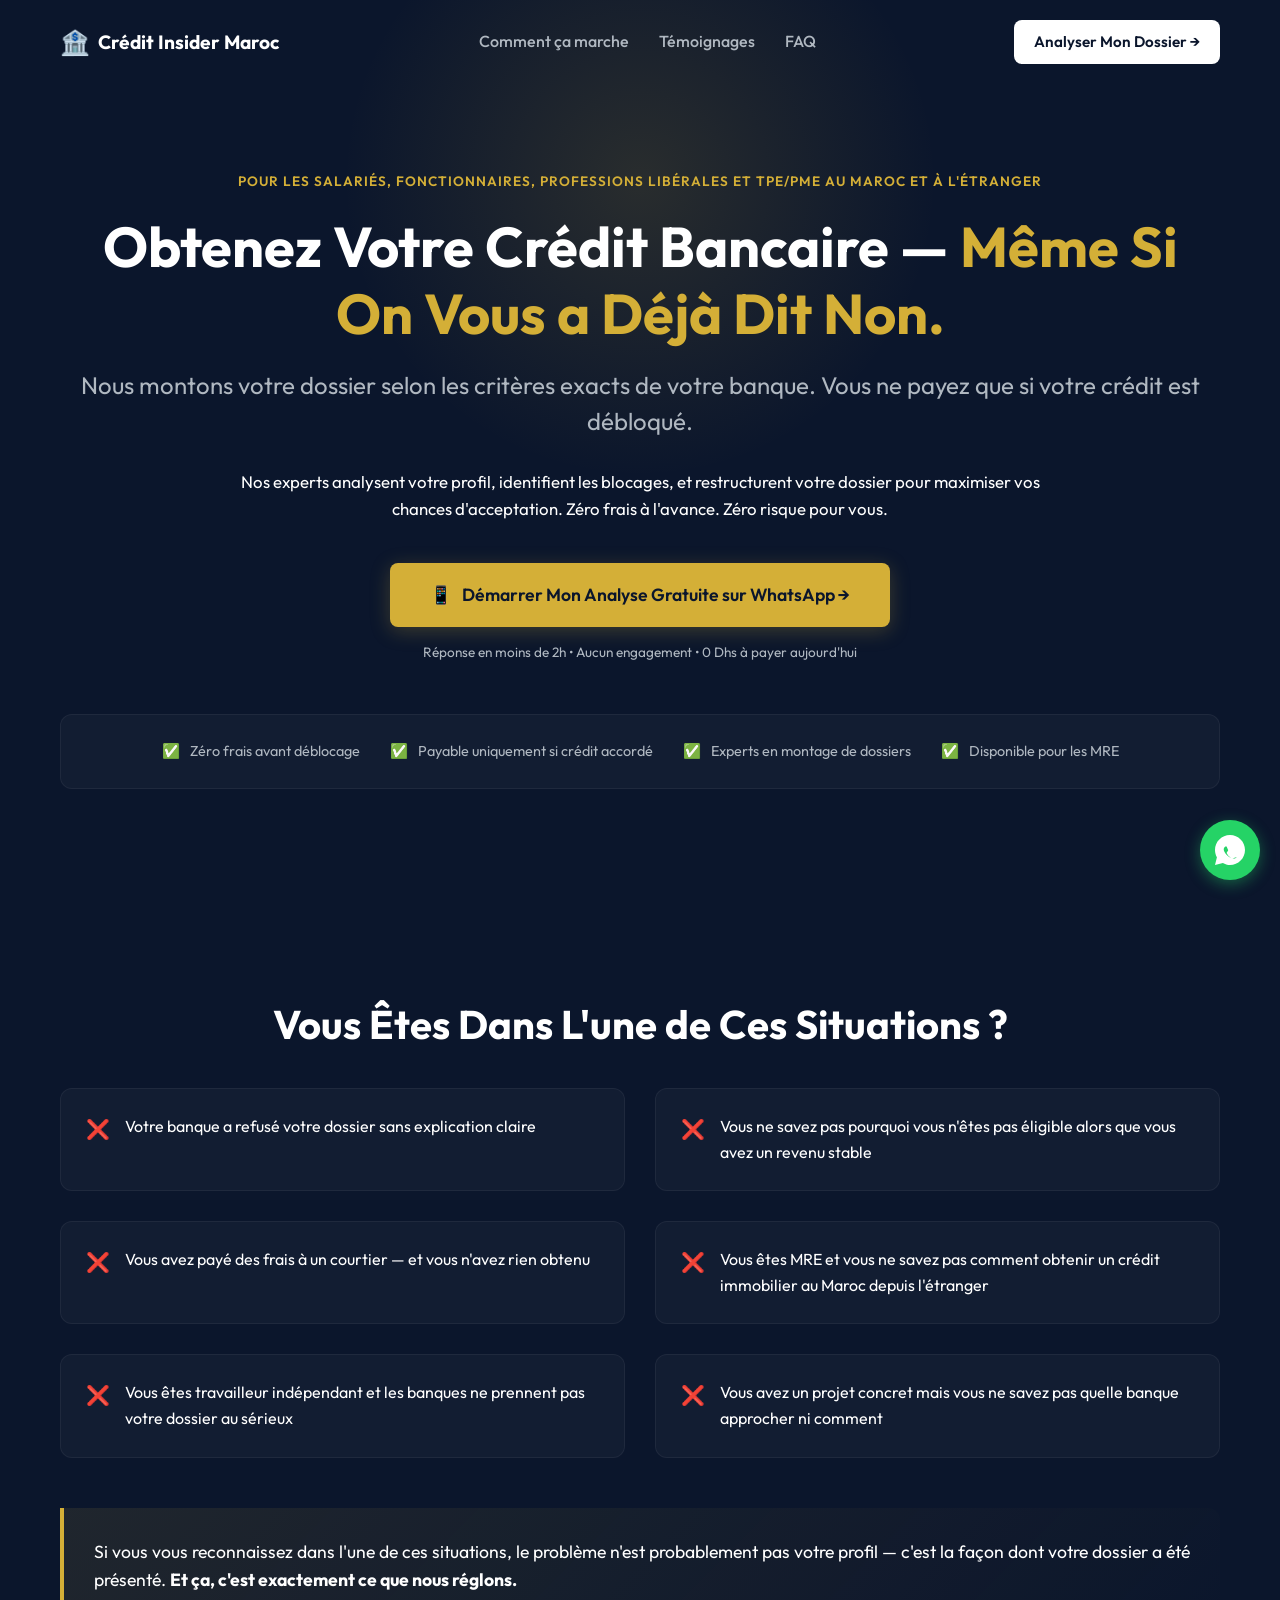
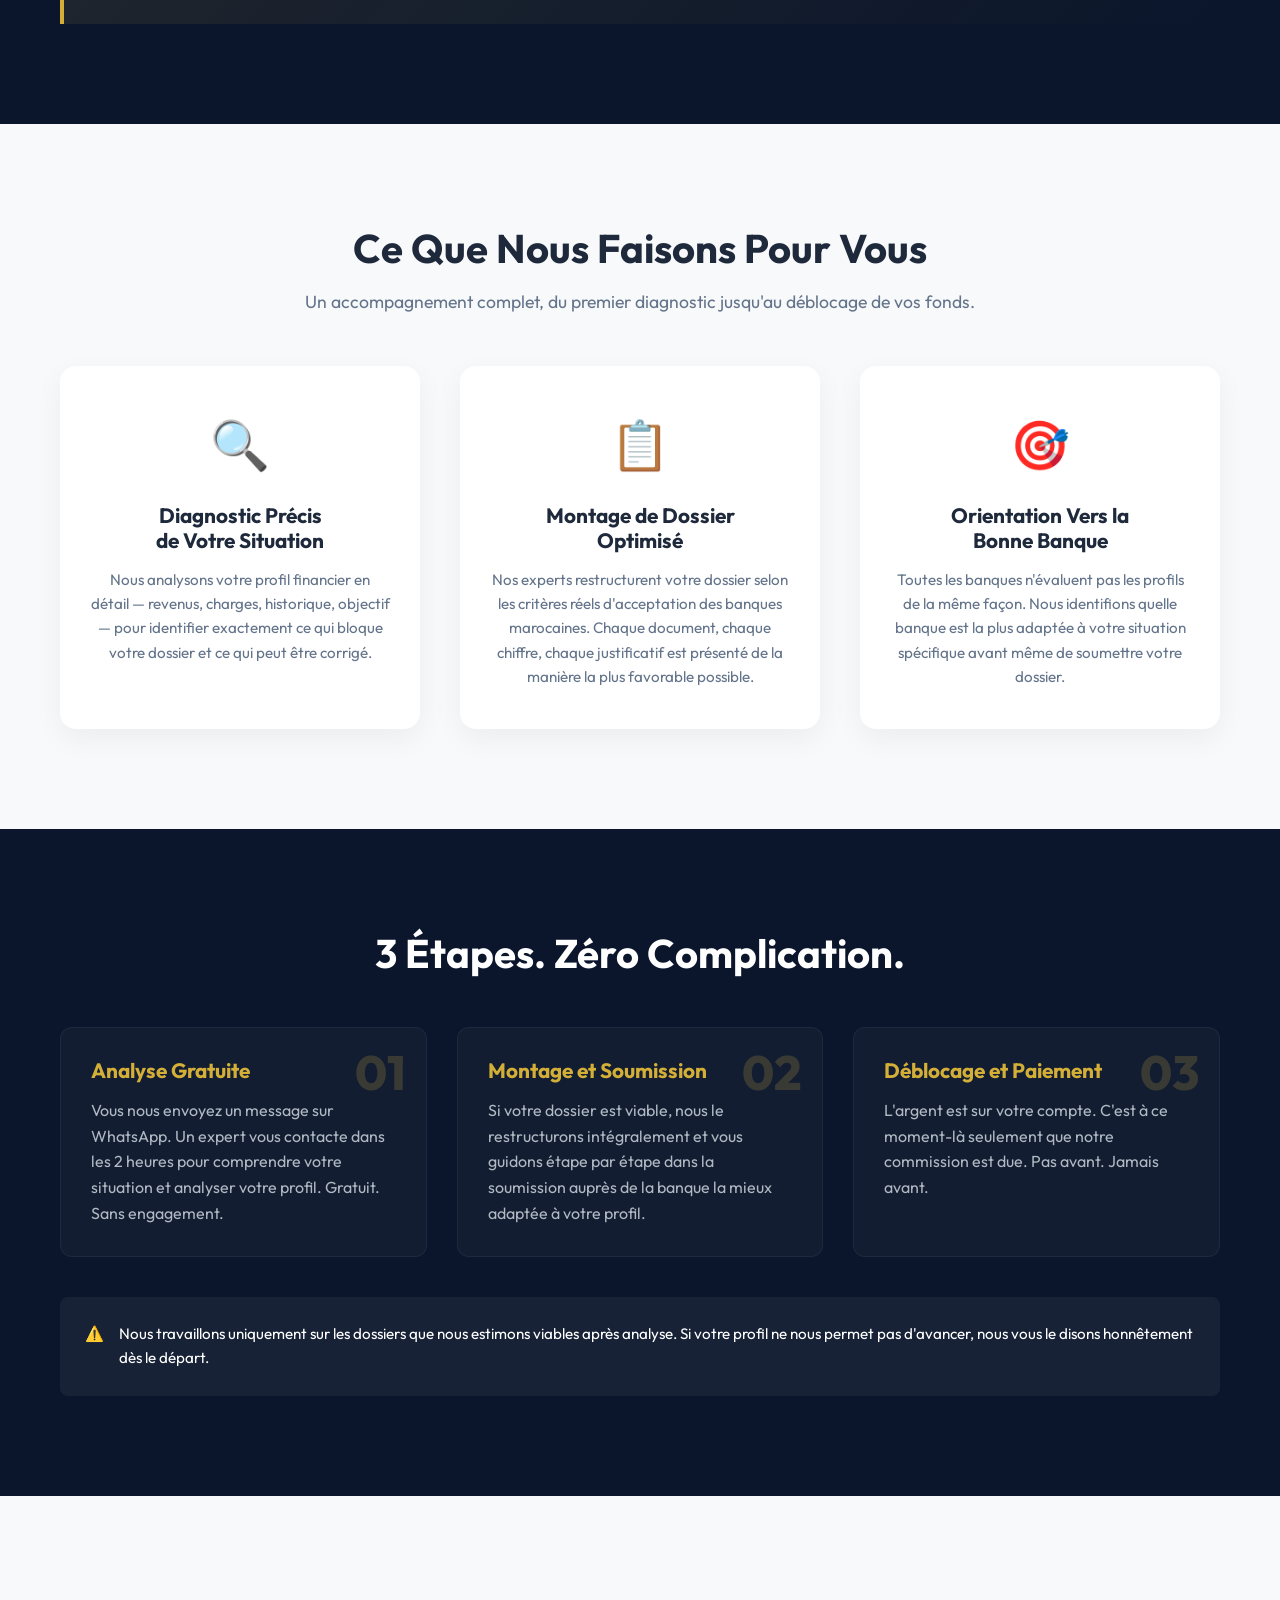
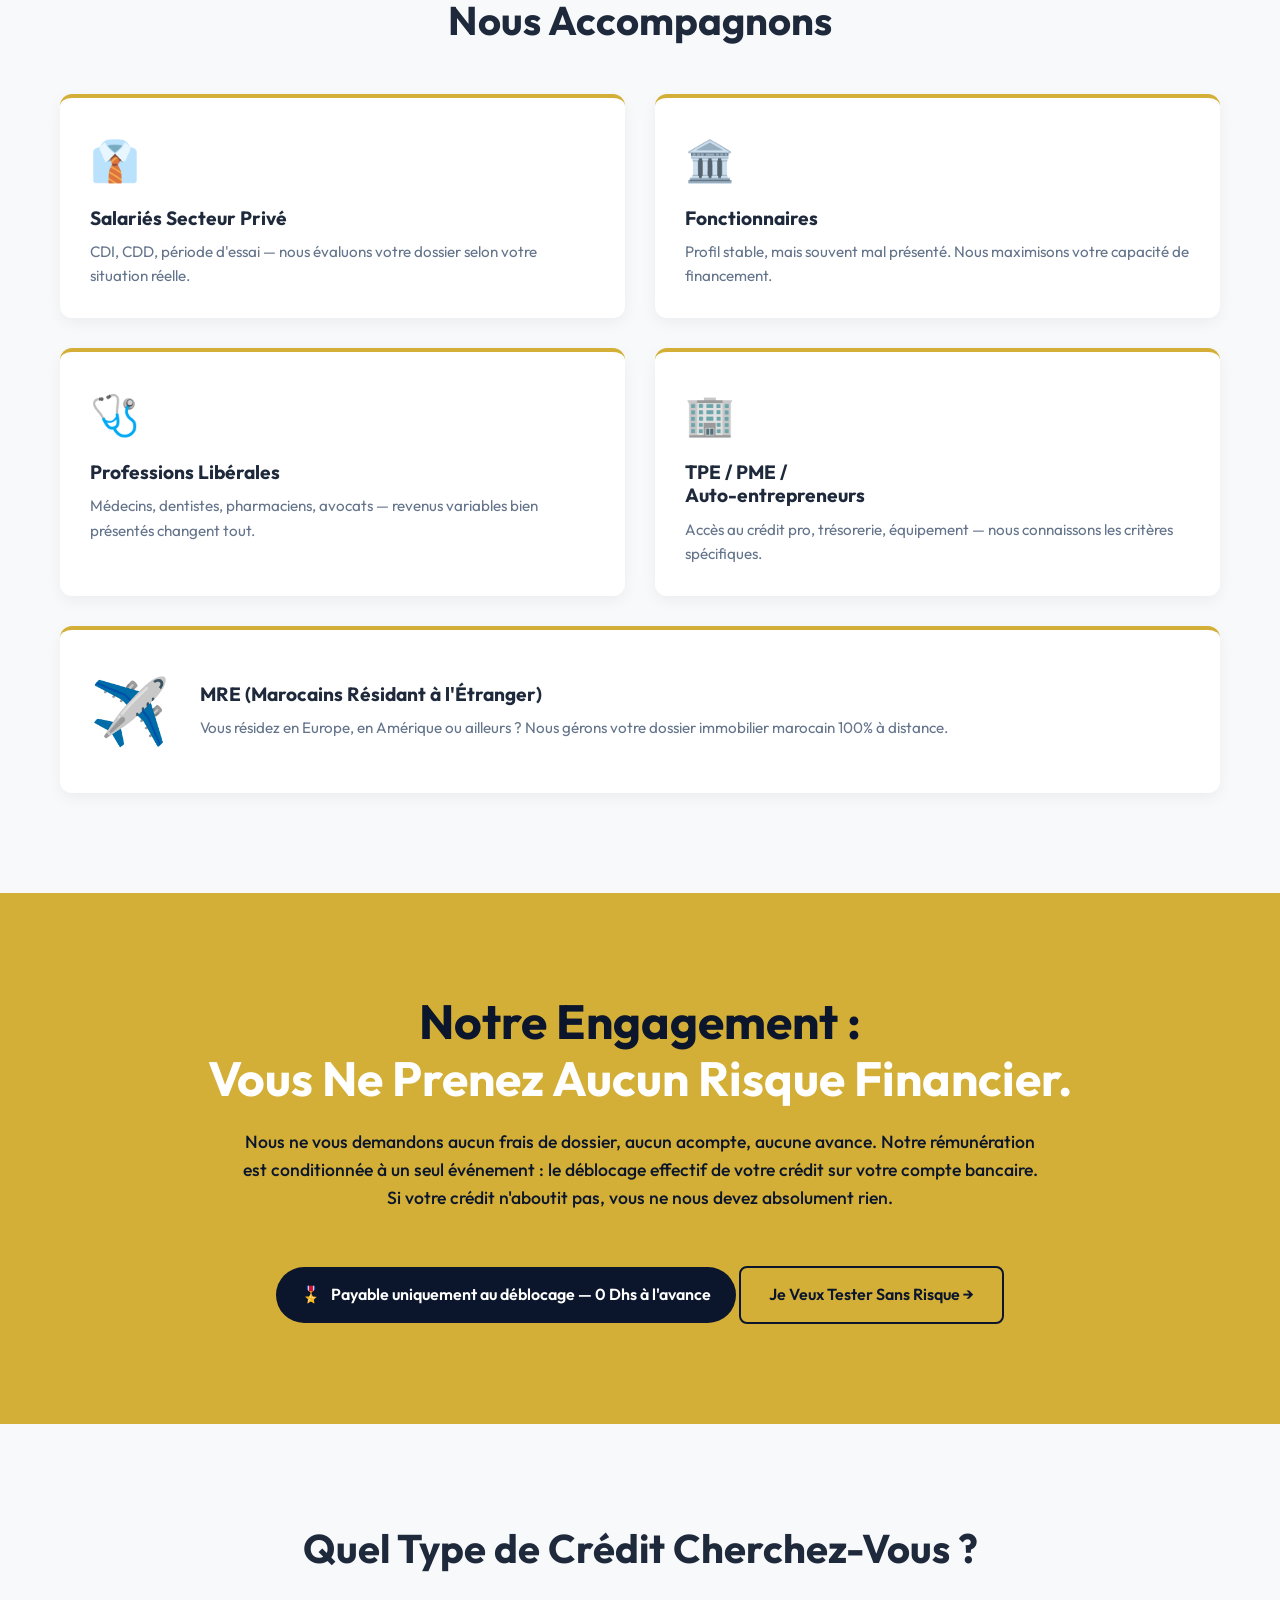
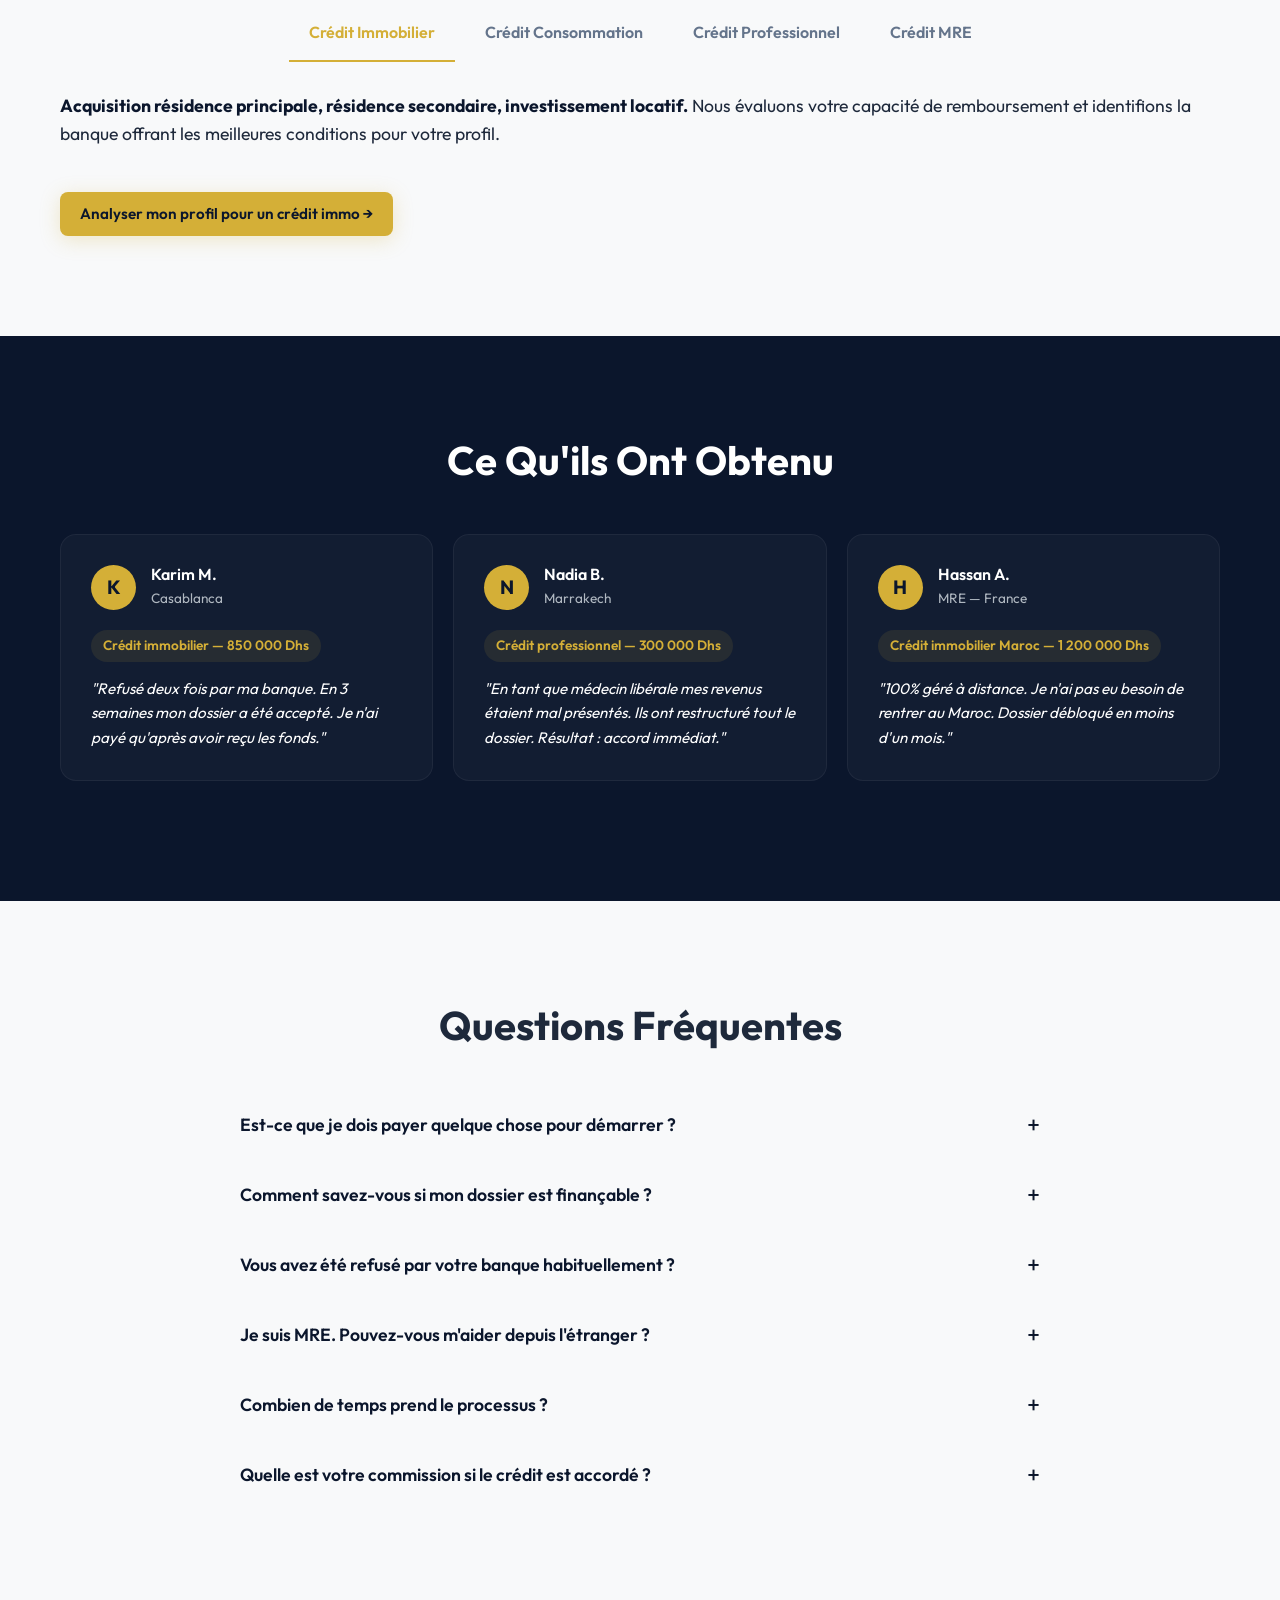
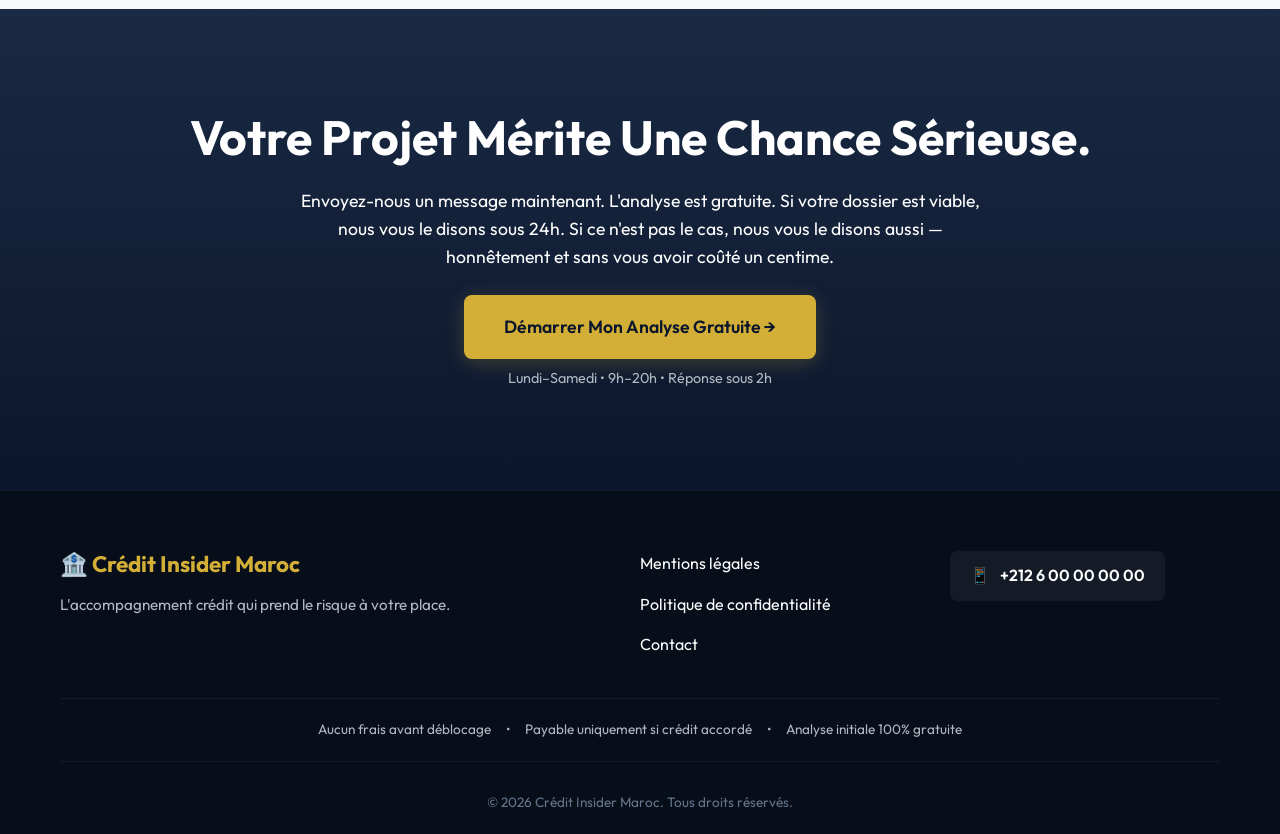
==== index.html @ 0e71b899 "Initial commit: Credit landing page" ====
<!DOCTYPE html>
<html lang="fr" dir="ltr">

<head>
  <meta charset="UTF-8">
  <meta name="viewport" content="width=device-width, initial-scale=1.0">
  <title>Crédit Insider Maroc | Votre Crédit Bancaire Sans Frais</title>
  <meta name="description"
    content="Obtenez votre crédit bancaire même si on vous a déjà dit non. Zéro frais à l'avance.">
  <link rel="preconnect" href="https://fonts.googleapis.com">
  <link rel="preconnect" href="https://fonts.gstatic.com" crossorigin>
  <link href="https://fonts.googleapis.com/css2?family=Outfit:wght@300;400;500;600;700;800&display=swap"
    rel="stylesheet">
  <link rel="stylesheet" href="style.css">
</head>

<body>
  <!-- 1. Navbar -->
  <header class="navbar" id="navbar">
    <div class="container nav-container">
      <div class="logo">
        <span class="logo-icon">🏦</span>
        <span class="logo-text">Crédit Insider Maroc</span>
      </div>
      <nav class="nav-links" id="nav-links">
        <a href="#comment-ca-marche">Comment ça marche</a>
        <a href="#temoignages">Témoignages</a>
        <a href="#faq">FAQ</a>
      </nav>
      <a href="#analyse" class="btn btn-primary btn-sm cta-sticky wa-link"
        data-wa-msg="Bonjour, je voudrais analyser mon dossier de crédit gratuitement.">Analyser Mon Dossier &rarr;</a>
      <button class="mobile-menu-btn" id="mobile-menu-btn" aria-label="Menu">
        <span></span><span></span><span></span>
      </button>
    </div>
  </header>

  <!-- 2. Hero -->
  <section class="hero" id="hero">
    <div class="container hero-container">
      <p class="pre-headline reveal">Pour les salariés, fonctionnaires, professions libérales et TPE/PME au Maroc et à
        l'étranger</p>
      <h1 class="headline-primary reveal" style="transition-delay: 0.1s">Obtenez Votre Crédit Bancaire — <span
          class="text-gold">Même Si On Vous a Déjà Dit Non.</span></h1>
      <h2 class="headline-secondary reveal" style="transition-delay: 0.2s">Nous montons votre dossier selon les critères
        exacts de votre banque. Vous ne payez que si votre crédit est débloqué.</h2>
      <p class="sub-copy reveal" style="transition-delay: 0.3s">Nos experts analysent votre profil, identifient les
        blocages, et restructurent votre dossier pour maximiser vos chances d'acceptation. Zéro frais à l'avance. Zéro
        risque pour vous.</p>

      <div class="hero-cta-wrapper reveal" style="transition-delay: 0.4s">
        <a href="#" class="btn btn-large btn-gold wa-link"
          data-wa-msg="Bonjour, je voudrais analyser mon dossier de crédit gratuitement.">
          <span class="wa-icon">📱</span> Démarrer Mon Analyse Gratuite sur WhatsApp &rarr;
        </a>
        <p class="cta-subtext">Réponse en moins de 2h &bull; Aucun engagement &bull; 0 Dhs à payer aujourd'hui</p>
      </div>

      <div class="trust-bar reveal" style="transition-delay: 0.5s">
        <div class="trust-item"><span class="check">✅</span> Zéro frais avant déblocage</div>
        <div class="trust-item"><span class="check">✅</span> Payable uniquement si crédit accordé</div>
        <div class="trust-item"><span class="check">✅</span> Experts en montage de dossiers</div>
        <div class="trust-item"><span class="check">✅</span> Disponible pour les MRE</div>
      </div>
    </div>
    <div class="hero-bg-glow"></div>
  </section>

  <!-- 3. Pain Recognition -->
  <section class="pain-recognition section-pad" id="situations">
    <div class="container">
      <h2 class="section-title text-center reveal">Vous Êtes Dans L'une de Ces Situations ?</h2>
      <div class="pain-grid">
        <div class="pain-card reveal">
          <span class="icon-error">❌</span>
          <p>Votre banque a refusé votre dossier sans explication claire</p>
        </div>
        <div class="pain-card reveal" style="transition-delay: 0.1s">
          <span class="icon-error">❌</span>
          <p>Vous ne savez pas pourquoi vous n'êtes pas éligible alors que vous avez un revenu stable</p>
        </div>
        <div class="pain-card reveal" style="transition-delay: 0.2s">
          <span class="icon-error">❌</span>
          <p>Vous avez payé des frais à un courtier — et vous n'avez rien obtenu</p>
        </div>
        <div class="pain-card reveal" style="transition-delay: 0.3s">
          <span class="icon-error">❌</span>
          <p>Vous êtes MRE et vous ne savez pas comment obtenir un crédit immobilier au Maroc depuis l'étranger</p>
        </div>
        <div class="pain-card reveal" style="transition-delay: 0.4s">
          <span class="icon-error">❌</span>
          <p>Vous êtes travailleur indépendant et les banques ne prennent pas votre dossier au sérieux</p>
        </div>
        <div class="pain-card reveal" style="transition-delay: 0.5s">
          <span class="icon-error">❌</span>
          <p>Vous avez un projet concret mais vous ne savez pas quelle banque approcher ni comment</p>
        </div>
      </div>

      <div class="bridge-statement reveal">
        <p>Si vous vous reconnaissez dans l'une de ces situations, le problème n'est probablement pas votre profil —
          c'est la façon dont votre dossier a été présenté. <strong>Et ça, c'est exactement ce que nous
            réglons.</strong></p>
      </div>
    </div>
  </section>

  <!-- 4. Solution -->
  <section class="solution section-pad bg-light">
    <div class="container">
      <div class="text-center reveal">
        <h2 class="section-title text-dark">Ce Que Nous Faisons Pour Vous</h2>
        <p class="section-subtitle">Un accompagnement complet, du premier diagnostic jusqu'au déblocage de vos fonds.
        </p>
      </div>

      <div class="features-flex">
        <div class="feature-block reveal">
          <div class="feature-icon">🔍</div>
          <h3 class="text-dark">Diagnostic Précis<br>de Votre Situation</h3>
          <p>Nous analysons votre profil financier en détail — revenus, charges, historique, objectif — pour identifier
            exactement ce qui bloque votre dossier et ce qui peut être corrigé.</p>
        </div>
        <div class="feature-block reveal" style="transition-delay: 0.2s">
          <div class="feature-icon">📋</div>
          <h3 class="text-dark">Montage de Dossier<br>Optimisé</h3>
          <p>Nos experts restructurent votre dossier selon les critères réels d'acceptation des banques marocaines.
            Chaque document, chaque chiffre, chaque justificatif est présenté de la manière la plus favorable possible.
          </p>
        </div>
        <div class="feature-block reveal" style="transition-delay: 0.4s">
          <div class="feature-icon">🎯</div>
          <h3 class="text-dark">Orientation Vers la<br>Bonne Banque</h3>
          <p>Toutes les banques n'évaluent pas les profils de la même façon. Nous identifions quelle banque est la plus
            adaptée à votre situation spécifique avant même de soumettre votre dossier.</p>
        </div>
      </div>
    </div>
  </section>

  <!-- 5. How It Works -->
  <section class="how-it-works section-pad" id="comment-ca-marche">
    <div class="container">
      <h2 class="section-title text-center reveal">3 Étapes. Zéro Complication.</h2>

      <div class="steps-wrapper">
        <div class="step-line hidden-mobile reveal"></div>
        <div class="step-item reveal">
          <div class="step-number">01</div>
          <h3>Analyse Gratuite</h3>
          <p>Vous nous envoyez un message sur WhatsApp. Un expert vous contacte dans les 2 heures pour comprendre votre
            situation et analyser votre profil. Gratuit. Sans engagement.</p>
        </div>
        <div class="step-item reveal" style="transition-delay: 0.2s">
          <div class="step-number">02</div>
          <h3>Montage et Soumission</h3>
          <p>Si votre dossier est viable, nous le restructurons intégralement et vous guidons étape par étape dans la
            soumission auprès de la banque la mieux adaptée à votre profil.</p>
        </div>
        <div class="step-item reveal" style="transition-delay: 0.4s">
          <div class="step-number">03</div>
          <h3>Déblocage et Paiement</h3>
          <p>L'argent est sur votre compte. C'est à ce moment-là seulement que notre commission est due. Pas avant.
            Jamais avant.</p>
        </div>
      </div>

      <div class="warning-note reveal">
        <span class="warning-icon">⚠️</span>
        <p>Nous travaillons uniquement sur les dossiers que nous estimons viables après analyse. Si votre profil ne nous
          permet pas d'avancer, nous vous le disons honnêtement dès le départ.</p>
      </div>
    </div>
  </section>

  <!-- 6. Who It's For -->
  <section class="who-its-for section-pad bg-light">
    <div class="container">
      <h2 class="section-title text-dark text-center reveal">Nous Accompagnons</h2>

      <div class="profiles-grid">
        <div class="profile-card reveal">
          <div class="profile-icon">👔</div>
          <h3 class="text-dark">Salariés Secteur Privé</h3>
          <p>CDI, CDD, période d'essai — nous évaluons votre dossier selon votre situation réelle.</p>
        </div>
        <div class="profile-card reveal" style="transition-delay: 0.1s">
          <div class="profile-icon">🏛️</div>
          <h3 class="text-dark">Fonctionnaires</h3>
          <p>Profil stable, mais souvent mal présenté. Nous maximisons votre capacité de financement.</p>
        </div>
        <div class="profile-card reveal" style="transition-delay: 0.2s">
          <div class="profile-icon">🩺</div>
          <h3 class="text-dark">Professions Libérales</h3>
          <p>Médecins, dentistes, pharmaciens, avocats — revenus variables bien présentés changent tout.</p>
        </div>
        <div class="profile-card reveal" style="transition-delay: 0.3s">
          <div class="profile-icon">🏢</div>
          <h3 class="text-dark">TPE / PME / <br>Auto-entrepreneurs</h3>
          <p>Accès au crédit pro, trésorerie, équipement — nous connaissons les critères spécifiques.</p>
        </div>
        <div class="profile-card profile-full reveal" style="transition-delay: 0.4s">
          <div class="profile-icon">✈️</div>
          <div>
            <h3 class="text-dark">MRE (Marocains Résidant à l'Étranger)</h3>
            <p>Vous résidez en Europe, en Amérique ou ailleurs ? Nous gérons votre dossier immobilier marocain 100% à
              distance.</p>
          </div>
        </div>
      </div>
    </div>
  </section>

  <!-- 7. Guarantee -->
  <section class="guarantee section-pad">
    <div class="container text-center reveal">
      <h2 class="headline-guarantee">Notre Engagement :<br><span class="text-gold">Vous Ne Prenez Aucun Risque
          Financier.</span></h2>
      <p class="guarantee-text">Nous ne vous demandons aucun frais de dossier, aucun acompte, aucune avance. Notre
        rémunération est conditionnée à un seul événement : le déblocage effectif de votre crédit sur votre compte
        bancaire. Si votre crédit n'aboutit pas, vous ne nous devez absolument rien.</p>

      <div class="guarantee-badge">
        <span class="badge-icon">🎖️</span>
        <span>Payable uniquement au déblocage — 0 Dhs à l'avance</span>
      </div>

      <a href="#" class="btn btn-secondary mt-4 wa-link"
        data-wa-msg="Bonjour, je voudrais tester l'analyse sans risque.">Je Veux Tester Sans Risque &rarr;</a>
    </div>
  </section>

  <!-- 8. Credit Types -->
  <section class="credit-types section-pad bg-light">
    <div class="container">
      <h2 class="section-title text-dark text-center reveal">Quel Type de Crédit Cherchez-Vous ?</h2>

      <div class="tabs-container reveal">
        <div class="tabs-header">
          <button class="tab-btn active" data-tab="immo">Crédit Immobilier</button>
          <button class="tab-btn" data-tab="conso">Crédit Consommation</button>
          <button class="tab-btn" data-tab="pro">Crédit Professionnel</button>
          <button class="tab-btn" data-tab="mre">Crédit MRE</button>
        </div>
        <div class="tabs-body">
          <div class="tab-content active" id="tab-immo">
            <p><strong>Acquisition résidence principale, résidence secondaire, investissement locatif.</strong> Nous
              évaluons votre capacité de remboursement et identifions la banque offrant les meilleures conditions pour
              votre profil.</p>
            <a href="#" class="btn btn-sm btn-gold mt-4 wa-link"
              data-wa-msg="Bonjour, je voudrais une analyse pour un crédit immobilier.">Analyser mon profil pour un
              crédit immo &rarr;</a>
          </div>
          <div class="tab-content" id="tab-conso">
            <p><strong>Véhicule, travaux, personnel.</strong> Montants de 20 000 à 500 000 Dhs. Nous optimisons votre
              dossier pour obtenir le meilleur taux et le montant maximal selon votre situation.</p>
            <a href="#" class="btn btn-sm btn-gold mt-4 wa-link"
              data-wa-msg="Bonjour, je voudrais une analyse pour un crédit consommation.">Analyser mon profil pour un
              crédit conso &rarr;</a>
          </div>
          <div class="tab-content" id="tab-pro">
            <p><strong>Équipement, trésorerie, investissement, fonds de commerce.</strong> TPE, PME, auto-entrepreneurs.
              Nous connaissons les critères spécifiques aux profils professionnels.</p>
            <a href="#" class="btn btn-sm btn-gold mt-4 wa-link"
              data-wa-msg="Bonjour, je voudrais une analyse pour un crédit professionnel.">Analyser mon profil pour un
              crédit pro &rarr;</a>
          </div>
          <div class="tab-content" id="tab-mre">
            <p><strong>Immobilier au Maroc depuis l'étranger.</strong> Tout est géré à distance. Vous n'avez pas besoin
              de vous déplacer au Maroc pour obtenir votre financement.</p>
            <a href="#" class="btn btn-sm btn-gold mt-4 wa-link"
              data-wa-msg="Bonjour, je suis MRE et je voudrais une analyse pour un crédit immobilier au Maroc.">Analyser
              mon profil MRE &rarr;</a>
          </div>
        </div>
      </div>
    </div>
  </section>

  <!-- 9. Testimonials -->
  <section class="testimonials section-pad" id="temoignages">
    <div class="container">
      <h2 class="section-title text-center reveal">Ce Qu'ils Ont Obtenu</h2>

      <div class="testimonials-grid">
        <div class="testimonial-card reveal">
          <div class="t-header">
            <div class="t-avatar">K</div>
            <div class="t-info">
              <h4>Karim M.</h4>
              <span class="t-city">Casablanca</span>
            </div>
          </div>
          <div class="t-credit">Crédit immobilier — 850 000 Dhs</div>
          <p class="t-quote">"Refusé deux fois par ma banque. En 3 semaines mon dossier a été accepté. Je n'ai payé
            qu'après avoir reçu les fonds."</p>
        </div>
        <div class="testimonial-card reveal" style="transition-delay: 0.2s">
          <div class="t-header">
            <div class="t-avatar">N</div>
            <div class="t-info">
              <h4>Nadia B.</h4>
              <span class="t-city">Marrakech</span>
            </div>
          </div>
          <div class="t-credit">Crédit professionnel — 300 000 Dhs</div>
          <p class="t-quote">"En tant que médecin libérale mes revenus étaient mal présentés. Ils ont restructuré tout
            le dossier. Résultat : accord immédiat."</p>
        </div>
        <div class="testimonial-card reveal" style="transition-delay: 0.4s">
          <div class="t-header">
            <div class="t-avatar">H</div>
            <div class="t-info">
              <h4>Hassan A.</h4>
              <span class="t-city">MRE — France</span>
            </div>
          </div>
          <div class="t-credit">Crédit immobilier Maroc — 1 200 000 Dhs</div>
          <p class="t-quote">"100% géré à distance. Je n'ai pas eu besoin de rentrer au Maroc. Dossier débloqué en moins
            d'un mois."</p>
        </div>
      </div>
    </div>
  </section>

  <!-- 10. FAQ -->
  <section class="faq-section section-pad bg-light" id="faq">
    <div class="container">
      <h2 class="section-title text-dark text-center reveal">Questions Fréquentes</h2>

      <div class="accordion reveal">
        <div class="accordion-item">
          <button class="accordion-header">
            <span class="accordion-title">Est-ce que je dois payer quelque chose pour démarrer ?</span>
            <span class="icon-plus">+</span>
          </button>
          <div class="accordion-content">
            <p>Non. L'analyse initiale de votre dossier est 100% gratuite. Aucun frais ne vous sera demandé avant le
              déblocage effectif de votre crédit sur votre compte bancaire.</p>
          </div>
        </div>
        <div class="accordion-item">
          <button class="accordion-header">
            <span class="accordion-title">Comment savez-vous si mon dossier est finançable ?</span>
            <span class="icon-plus">+</span>
          </button>
          <div class="accordion-content">
            <p>Après votre premier contact, un de nos experts analyse votre profil en détail — revenus, charges, projet,
              historique. Nous vous donnons une évaluation honnête sous 24 à 48 heures. Si nous estimons que votre
              dossier n'est pas viable, nous vous le disons clairement pour ne pas vous faire perdre de temps.</p>
          </div>
        </div>
        <div class="accordion-item">
          <button class="accordion-header">
            <span class="accordion-title">Vous avez été refusé par votre banque habituellement ?</span>
            <span class="icon-plus">+</span>
          </button>
          <div class="accordion-content">
            <p>Un refus ne signifie pas une inéligibilité définitive. Dans la majorité des cas, c'est la façon dont le
              dossier a été construit et présenté qui pose problème. Nous travaillons à corriger exactement ces points
              avant toute nouvelle soumission.</p>
          </div>
        </div>
        <div class="accordion-item">
          <button class="accordion-header">
            <span class="accordion-title">Je suis MRE. Pouvez-vous m'aider depuis l'étranger ?</span>
            <span class="icon-plus">+</span>
          </button>
          <div class="accordion-content">
            <p>Oui. Tout notre accompagnement peut se faire à distance via WhatsApp et email. Vous n'avez pas besoin
              d'être physiquement au Maroc pour démarrer le processus.</p>
          </div>
        </div>
        <div class="accordion-item">
          <button class="accordion-header">
            <span class="accordion-title">Combien de temps prend le processus ?</span>
            <span class="icon-plus">+</span>
          </button>
          <div class="accordion-content">
            <p>Cela dépend du type de crédit et de la banque. En moyenne, de la première analyse au déblocage, comptez
              entre 3 et 6 semaines pour un dossier solide.</p>
          </div>
        </div>
        <div class="accordion-item">
          <button class="accordion-header">
            <span class="accordion-title">Quelle est votre commission si le crédit est accordé ?</span>
            <span class="icon-plus">+</span>
          </button>
          <div class="accordion-content">
            <p>Nous discutons de la structure de rémunération lors de l'analyse initiale, en fonction du type et du
              montant du crédit. Tout est transparent et validé avec vous avant toute démarche.</p>
          </div>
        </div>
      </div>
    </div>
  </section>

  <!-- 11. Final CTA -->
  <section class="final-cta section-pad" id="analyse">
    <div class="container text-center reveal">
      <h2 class="final-headline">Votre Projet Mérite Une Chance Sérieuse.</h2>
      <p class="final-copy">Envoyez-nous un message maintenant. L'analyse est gratuite. Si votre dossier est viable,
        nous vous le disons sous 24h. Si ce n'est pas le cas, nous vous le disons aussi — honnêtement et sans vous avoir
        coûté un centime.</p>

      <a href="#" class="btn btn-large btn-gold mt-4 wa-link"
        data-wa-msg="Bonjour, je voudrais une analyse gratuite de mon dossier de crédit.">Démarrer Mon Analyse Gratuite
        &rarr;</a>
      <p class="final-subtext mt-2">Lundi–Samedi • 9h–20h • Réponse sous 2h</p>
    </div>
  </section>

  <!-- 12. Footer -->
  <footer class="footer">
    <div class="container">
      <div class="footer-content">
        <div class="footer-brand">
          <h3>🏦 Crédit Insider Maroc</h3>
          <p class="tagline">L'accompagnement crédit qui prend le risque à votre place.</p>
        </div>
        <div class="footer-links">
          <a href="#">Mentions légales</a>
          <a href="#">Politique de confidentialité</a>
          <a href="#" class="wa-link" data-wa-msg="Bonjour, je voudrais plus d'informations.">Contact</a>
        </div>
        <div class="footer-contact">
          <a href="#" class="footer-wa-btn wa-link" data-wa-msg="Bonjour!">
            <span class="wa-icon">📱</span> +212 6 00 00 00 00
          </a>
        </div>
      </div>

      <div class="footer-strip">
        <div class="strip-item">Aucun frais avant déblocage</div>
        <div class="strip-dot">•</div>
        <div class="strip-item">Payable uniquement si crédit accordé</div>
        <div class="strip-dot">•</div>
        <div class="strip-item">Analyse initiale 100% gratuite</div>
      </div>

      <div class="copyright">
        &copy; <span id="year"></span> Crédit Insider Maroc. Tous droits réservés.
      </div>
    </div>
  </footer>

  <!-- Floating WhatsApp Button -->
  <a href="#" class="floating-wa wa-link"
    data-wa-msg="Bonjour, je voudrais analyser mon dossier de crédit gratuitement."
    aria-label="Contactez-nous sur WhatsApp">
    <svg viewBox="0 0 24 24" fill="white" width="30" height="30">
      <path
        d="M12 0C5.373 0 0 5.373 0 12c0 2.123.553 4.116 1.536 5.854L0 24l6.302-1.644C7.994 23.344 9.944 24 12 24c6.627 0 12-5.373 12-12S18.627 0 12 0zm5.4 17.5c-.24.68-1.39 1.25-1.92 1.32-.48.06-1.11.1-3.21-.77-2.52-1.04-4.14-3.64-4.26-3.8-.12-.16-1.02-1.35-1.02-2.58 0-1.23.64-1.84.87-2.08.22-.24.48-.3.64-.3h.46c.16 0 .38-.06.6.48.24.56.8 1.96.88 2.12.08.16.14.34.02.58-.12.24-.18.38-.36.6-.18.22-.38.48-.54.66-.18.2-.38.42-.16.8 1.44 2.5 2.14 2.84 2.76 3.12.5.22.8.2.1.06-.06.74-.32 1.22-.64 1.34-1.26-.06-1.42 0-1.6 0-.2-.2-.5 1.14-.6 1.34z" />
    </svg>
  </a>

  <!-- CTA Modal -->
  <div id="cta-modal" class="modal">
    <div class="modal-content">
      <button class="close-modal" aria-label="Fermer">&times;</button>
      <h3 class="modal-title">Demande d'Analyse Gratuite</h3>
      <p class="modal-subtitle">Choisissez comment vous souhaitez procéder :</p>

      <div class="modal-options">
        <!-- Option 1: WhatsApp -->
        <a href="#" class="btn btn-large btn-gold wa-modal-btn" id="modal-wa-link">
          <span class="wa-icon">📱</span> Continuer sur WhatsApp
        </a>

        <div class="modal-divider"><span>OU</span></div>

        <!-- Option 2: Form -->
        <form id="lead-form" class="lead-form">
          <div class="form-row">
            <div class="form-group">
              <label for="nom">Nom complet *</label>
              <input type="text" id="nom" name="nom" required placeholder="Votre nom et prénom">
            </div>
            <div class="form-group">
              <label for="phone">Téléphone WhatsApp *</label>
              <input type="tel" id="phone" name="phone" required placeholder="06 EX EX EX EX">
            </div>
          </div>

          <div class="form-row">
            <div class="form-group">
              <label for="age">Âge *</label>
              <input type="number" id="age" name="age" required min="18" max="90" placeholder="Ex: 35">
            </div>
            <div class="form-group">
              <label for="situation">Situation pro *</label>
              <select id="situation" name="situation" required>
                <option value="" disabled selected>Sélectionnez...</option>
                <option value="salarie_prive">Salarié privé</option>
                <option value="fonctionnaire">Fonctionnaire</option>
                <option value="gerant">Gérant de société</option>
                <option value="retraite">Retraité</option>
                <option value="tpe_pme">TPE / PME</option>
                <option value="autres">Autres</option>
              </select>
            </div>
          </div>

          <div class="form-row">
            <div class="form-group">
              <label for="credit_type">Type de crédit *</label>
              <select id="credit_type" name="credit_type" required>
                <option value="" disabled selected>Sélectionnez...</option>
                <option value="conso">Consommation</option>
                <option value="immo">Immobilier</option>
                <option value="auto">Auto</option>
                <option value="investissement">Investissement (Crédit bail, leasing, trésorerie)</option>
              </select>
            </div>
            <div class="form-group">
              <label for="montant">Montant souhaité (Dhs) *</label>
              <input type="number" id="montant" name="montant" required placeholder="Ex: 500000">
            </div>
          </div>

          <button type="submit" class="btn btn-primary btn-large btn-submit">
            Envoyer ma demande &rarr;
          </button>
          <p class="form-security"><span class="lock-icon">🔒</span> Vos données sont sécurisées et confidentielles.</p>
        </form>
      </div>
    </div>
  </div>

  <script src="script.js"></script>
</body>

</html>
---- style.css ----
/* style.css */
:root {
  --navy: #0B162C;
  --navy-light: #1A2A44;
  --gold: #D4AF37;
  --gold-hover: #E5C158;
  --gold-glow: rgba(212, 175, 55, 0.25);
  --white: #FFFFFF;
  --bg-light: #F8F9FA;
  --text-main: #FFFFFF;
  --text-secondary: #B0B8C1;
  --text-dark: #1E293B;
  --text-dark-muted: #64748B;
  --transition: all 0.3s cubic-bezier(0.25, 0.8, 0.25, 1);
}

* {
  margin: 0;
  padding: 0;
  box-sizing: border-box;
}

html {
  scroll-behavior: smooth;
  font-size: 16px;
}

body {
  font-family: 'Outfit', sans-serif;
  background-color: var(--navy);
  color: var(--text-main);
  line-height: 1.6;
  overflow-x: hidden;
  -webkit-font-smoothing: antialiased;
}

/* Utilities */
.container {
  width: 100%;
  max-width: 1200px;
  margin: 0 auto;
  padding: 0 20px;
}

.text-gold {
  color: var(--gold);
}

.text-dark {
  color: var(--text-dark);
}

.text-center {
  text-align: center;
}

.mt-2 {
  margin-top: 0.5rem;
}

.mt-4 {
  margin-top: 1.5rem;
}

.section-pad {
  padding: 80px 0;
}

.bg-light {
  background-color: var(--bg-light);
  color: var(--text-dark);
}

h1,
h2,
h3,
h4 {
  line-height: 1.2;
  font-weight: 700;
}

.section-title {
  font-size: 2rem;
  margin-bottom: 1rem;
}

.section-subtitle {
  max-width: 700px;
  margin: 0 auto 3rem;
  color: var(--text-dark-muted);
  font-size: 1.1rem;
}

/* Buttons */
.btn {
  display: inline-flex;
  align-items: center;
  justify-content: center;
  gap: 10px;
  text-decoration: none;
  font-weight: 600;
  border-radius: 8px;
  transition: var(--transition);
  cursor: pointer;
  border: none;
  text-align: center;
}

.btn-primary {
  background: var(--white);
  color: var(--navy);
  padding: 12px 24px;
}

.btn-primary:hover {
  background: var(--gray-light);
  transform: translateY(-2px);
  box-shadow: 0 4px 12px rgba(255, 255, 255, 0.1);
}

.btn-gold {
  background: var(--gold);
  color: var(--navy);
  padding: 16px 32px;
  font-size: 1.1rem;
  box-shadow: 0 4px 20px var(--gold-glow);
}

.btn-gold:hover {
  background: var(--gold-hover);
  transform: translateY(-2px);
  box-shadow: 0 6px 24px var(--gold-glow);
}

.btn-secondary {
  background: transparent;
  border: 2px solid var(--white);
  color: var(--white);
  padding: 14px 28px;
}

.btn-secondary:hover {
  background: var(--white);
  color: var(--navy);
}

.btn-sm {
  padding: 10px 20px;
  font-size: 0.95rem;
}

.btn-large {
  width: 100%;
  padding: 18px;
  font-size: 1.1rem;
}

@media (min-width: 768px) {
  .btn-large {
    width: auto;
    padding: 18px 40px;
  }

  .section-pad {
    padding: 100px 0;
  }

  .section-title {
    font-size: 2.5rem;
  }
}

/* 1. Navbar */
.navbar {
  position: fixed;
  top: 0;
  left: 0;
  width: 100%;
  z-index: 1000;
  padding: 20px 0;
  transition: var(--transition);
  background: transparent;
}

.navbar.scrolled {
  background: rgba(11, 22, 44, 0.95);
  backdrop-filter: blur(10px);
  padding: 15px 0;
  box-shadow: 0 4px 20px rgba(0, 0, 0, 0.1);
}

.nav-container {
  display: flex;
  justify-content: space-between;
  align-items: center;
}

.logo {
  display: flex;
  align-items: center;
  gap: 8px;
  font-weight: 700;
  font-size: 1.2rem;
  z-index: 1001;
}

.logo-icon {
  font-size: 1.5rem;
}

.logo-text {
  color: var(--white);
}

.nav-links {
  display: none;
}

.cta-sticky {
  display: none;
}

.mobile-menu-btn {
  display: flex;
  flex-direction: column;
  gap: 6px;
  background: none;
  border: none;
  cursor: pointer;
  z-index: 1001;
}

.mobile-menu-btn span {
  display: block;
  width: 28px;
  height: 2px;
  background: var(--white);
  transition: var(--transition);
}

.mobile-menu-btn.active span:nth-child(1) {
  transform: translateY(8px) rotate(45deg);
}

.mobile-menu-btn.active span:nth-child(2) {
  opacity: 0;
}

.mobile-menu-btn.active span:nth-child(3) {
  transform: translateY(-8px) rotate(-45deg);
}

@media (max-width: 991px) {
  .nav-links.active {
    display: flex;
    flex-direction: column;
    position: fixed;
    top: 0;
    left: 0;
    width: 100%;
    height: 100vh;
    background: var(--navy);
    padding-top: 100px;
    align-items: center;
    gap: 30px;
  }

  .nav-links.active a {
    font-size: 1.5rem;
    color: var(--white);
    text-decoration: none;
  }
}

@media (min-width: 992px) {
  .mobile-menu-btn {
    display: none;
  }

  .nav-links {
    display: flex;
    gap: 30px;
    align-items: center;
  }

  .nav-links a {
    color: var(--text-secondary);
    text-decoration: none;
    font-weight: 500;
    transition: var(--transition);
  }

  .nav-links a:hover {
    color: var(--gold);
  }

  .cta-sticky {
    display: inline-flex;
  }
}

/* 2. Hero */
.hero {
  padding: 140px 0 80px;
  position: relative;
  overflow: hidden;
  min-height: 100vh;
  display: flex;
  align-items: center;
}

.hero-container {
  position: relative;
  z-index: 2;
  text-align: center;
}

.pre-headline {
  color: var(--gold);
  font-weight: 600;
  text-transform: uppercase;
  letter-spacing: 1px;
  font-size: 0.85rem;
  margin-bottom: 20px;
}

.headline-primary {
  font-size: 2.2rem;
  margin-bottom: 20px;
}

.headline-secondary {
  font-size: 1.2rem;
  font-weight: 400;
  color: var(--text-secondary);
  margin-bottom: 30px;
  line-height: 1.5;
}

.sub-copy {
  color: var(--text-light);
  margin-bottom: 40px;
  font-size: 1.05rem;
  max-width: 800px;
  margin-inline: auto;
}

.hero-cta-wrapper {
  margin-bottom: 50px;
}

.cta-subtext {
  font-size: 0.85rem;
  color: var(--text-secondary);
  margin-top: 15px;
}

.trust-bar {
  display: flex;
  flex-direction: column;
  gap: 15px;
  align-items: center;
  background: rgba(255, 255, 255, 0.03);
  padding: 25px;
  border-radius: 12px;
  border: 1px solid rgba(255, 255, 255, 0.05);
}

.trust-item {
  display: flex;
  align-items: center;
  gap: 10px;
  font-size: 0.9rem;
  color: var(--text-secondary);
}

.hero-bg-glow {
  position: absolute;
  top: 20%;
  left: 50%;
  transform: translate(-50%, -50%);
  width: 600px;
  height: 600px;
  background: radial-gradient(circle, rgba(212, 175, 55, 0.15) 0%, rgba(11, 22, 44, 0) 70%);
  z-index: 1;
  pointer-events: none;
}

@media (min-width: 768px) {
  .headline-primary {
    font-size: 3.5rem;
  }

  .headline-secondary {
    font-size: 1.5rem;
  }

  .trust-bar {
    flex-direction: row;
    justify-content: center;
    flex-wrap: wrap;
    gap: 30px;
  }
}

/* 3. Pain Recognition */
.pain-grid {
  display: grid;
  grid-template-columns: 1fr;
  gap: 20px;
  margin-top: 40px;
}

.pain-card {
  background: rgba(255, 255, 255, 0.03);
  border: 1px solid rgba(255, 255, 255, 0.05);
  padding: 25px;
  border-radius: 12px;
  display: flex;
  gap: 15px;
  align-items: flex-start;
  transition: var(--transition);
}

.pain-card:hover {
  transform: translateY(-5px);
  background: rgba(255, 255, 255, 0.05);
}

.icon-error {
  flex-shrink: 0;
  font-size: 1.2rem;
}

.bridge-statement {
  margin-top: 50px;
  padding: 30px;
  background: linear-gradient(135deg, rgba(212, 175, 55, 0.1), transparent);
  border-left: 4px solid var(--gold);
  border-radius: 0 12px 12px 0;
  font-size: 1.1rem;
}

@media (min-width: 768px) {
  .pain-grid {
    grid-template-columns: repeat(2, 1fr);
    gap: 30px;
  }
}

/* 4. Solution */
.features-flex {
  display: grid;
  grid-template-columns: 1fr;
  gap: 30px;
  margin-top: 50px;
}

.feature-block {
  background: var(--white);
  padding: 40px 30px;
  border-radius: 16px;
  box-shadow: 0 10px 30px rgba(0, 0, 0, 0.05);
  transition: var(--transition);
  text-align: center;
}

.feature-block:hover {
  transform: translateY(-10px);
  box-shadow: 0 20px 40px rgba(0, 0, 0, 0.08);
}

.feature-icon {
  font-size: 3rem;
  margin-bottom: 20px;
}

.feature-block h3 {
  margin-bottom: 15px;
  font-size: 1.3rem;
}

.feature-block p {
  color: var(--text-dark-muted);
  font-size: 0.95rem;
}

@media (min-width: 992px) {
  .features-flex {
    grid-template-columns: repeat(3, 1fr);
    gap: 40px;
  }
}

/* 5. How It Works */
.steps-wrapper {
  position: relative;
  margin-top: 50px;
}

.step-item {
  position: relative;
  padding: 30px;
  background: rgba(255, 255, 255, 0.03);
  border-radius: 12px;
  margin-bottom: 20px;
  border: 1px solid rgba(255, 255, 255, 0.05);
}

.step-number {
  font-size: 3rem;
  font-weight: 800;
  color: rgba(212, 175, 55, 0.2);
  position: absolute;
  top: 20px;
  right: 20px;
  line-height: 1;
}

.step-item h3 {
  color: var(--gold);
  margin-bottom: 15px;
  font-size: 1.3rem;
  position: relative;
  z-index: 2;
}

.step-item p {
  color: var(--text-secondary);
  position: relative;
  z-index: 2;
}

.warning-note {
  margin-top: 40px;
  display: flex;
  gap: 15px;
  background: rgba(255, 255, 255, 0.05);
  padding: 25px;
  border-radius: 8px;
  font-size: 0.95rem;
}

@media (min-width: 992px) {
  .steps-wrapper {
    display: grid;
    grid-template-columns: repeat(3, 1fr);
    gap: 30px;
  }

  .step-item {
    margin-bottom: 0;
  }

  .step-line {
    position: absolute;
    top: 60px;
    left: 10%;
    right: 10%;
    height: 2px;
    background: dashed 2px rgba(212, 175, 55, 0.3);
    z-index: 0;
  }
}

/* 6. Who It's For */
.profiles-grid {
  display: grid;
  grid-template-columns: 1fr;
  gap: 20px;
  margin-top: 50px;
}

.profile-card {
  background: var(--white);
  padding: 30px;
  border-radius: 12px;
  box-shadow: 0 5px 15px rgba(0, 0, 0, 0.05);
  border-top: 4px solid var(--gold);
}

.profile-icon {
  font-size: 2.5rem;
  margin-bottom: 15px;
}

.profile-card h3 {
  margin-bottom: 10px;
  font-size: 1.2rem;
}

.profile-card p {
  color: var(--text-dark-muted);
  font-size: 0.95rem;
}

@media (min-width: 768px) {
  .profiles-grid {
    grid-template-columns: repeat(2, 1fr);
    gap: 30px;
  }

  .profile-full {
    grid-column: 1 / -1;
    display: flex;
    gap: 30px;
    align-items: center;
  }

  .profile-full .profile-icon {
    margin-bottom: 0;
    font-size: 4rem;
  }
}

/* 7. Guarantee */
.guarantee {
  background: var(--gold);
  color: var(--navy);
}

.headline-guarantee {
  font-size: 2rem;
  margin-bottom: 20px;
  color: var(--navy);
}

.headline-guarantee .text-gold {
  color: var(--white);
}

.guarantee-text {
  font-size: 1.1rem;
  max-width: 800px;
  margin: 0 auto 30px;
  font-weight: 500;
}

.guarantee-badge {
  display: inline-flex;
  align-items: center;
  gap: 10px;
  background: var(--navy);
  color: var(--white);
  padding: 15px 25px;
  border-radius: 30px;
  font-weight: 600;
}

.guarantee .btn-secondary {
  border-color: var(--navy);
  color: var(--navy);
}

.guarantee .btn-secondary:hover {
  background: var(--navy);
  color: var(--gold);
}

@media (min-width: 768px) {
  .headline-guarantee {
    font-size: 3rem;
  }
}

/* 8. Credit Types */
.tabs-container {
  margin-top: 40px;
}

.tabs-header {
  display: flex;
  overflow-x: auto;
  gap: 10px;
  padding-bottom: 10px;
  border-bottom: 1px solid var(--gray-mid);
  margin-bottom: 30px;
  scrollbar-width: none;
}

.tabs-header::-webkit-scrollbar {
  display: none;
}

.tab-btn {
  background: none;
  border: none;
  padding: 10px 20px;
  font-family: inherit;
  font-size: 1rem;
  font-weight: 600;
  color: var(--text-dark-muted);
  cursor: pointer;
  white-space: nowrap;
  position: relative;
  transition: var(--transition);
}

.tab-btn.active {
  color: var(--gold);
}

.tab-btn::after {
  content: '';
  position: absolute;
  bottom: -11px;
  left: 0;
  width: 0%;
  height: 3px;
  background: var(--gold);
  transition: var(--transition);
}

.tab-btn.active::after {
  width: 100%;
}

.tab-content {
  display: none;
  animation: fadeIn 0.4s ease-out;
}

.tab-content.active {
  display: block;
}

.tab-content p {
  font-size: 1.1rem;
  color: var(--text-dark);
  margin-bottom: 20px;
}

.tab-content strong {
  color: var(--navy);
}

@keyframes fadeIn {
  from {
    opacity: 0;
    transform: translateY(10px);
  }

  to {
    opacity: 1;
    transform: translateY(0);
  }
}

/* Modal */
.modal {
  display: none;
  position: fixed;
  z-index: 2000;
  left: 0;
  top: 0;
  width: 100%;
  height: 100%;
  overflow: auto;
  background-color: rgba(11, 22, 44, 0.8);
  backdrop-filter: blur(5px);
  align-items: center;
  justify-content: center;
  opacity: 0;
  transition: opacity 0.3s ease;
}

.modal.show {
  display: flex;
  opacity: 1;
}

.modal-content {
  background-color: var(--navy-light);
  margin: auto;
  padding: 40px;
  border: 1px solid rgba(255, 255, 255, 0.1);
  width: 90%;
  max-width: 600px;
  border-radius: 16px;
  position: relative;
  transform: translateY(20px);
  transition: transform 0.3s ease;
  max-height: 90vh;
  overflow-y: auto;
  box-shadow: 0 20px 50px rgba(0, 0, 0, 0.5);
}

.modal.show .modal-content {
  transform: translateY(0);
}

.close-modal {
  position: absolute;
  right: 20px;
  top: 20px;
  color: var(--text-secondary);
  font-size: 28px;
  font-weight: bold;
  background: none;
  border: none;
  cursor: pointer;
  transition: color 0.2s;
  line-height: 1;
}

.close-modal:hover {
  color: var(--white);
}

.modal-title {
  font-size: 1.8rem;
  margin-bottom: 10px;
  color: var(--gold);
  text-align: center;
}

.modal-subtitle {
  text-align: center;
  color: var(--text-secondary);
  margin-bottom: 30px;
}

.wa-modal-btn {
  width: 100%;
  margin-bottom: 20px;
}

.modal-divider {
  display: flex;
  align-items: center;
  text-align: center;
  margin: 30px 0;
  color: var(--text-dark-muted);
}

.modal-divider::before,
.modal-divider::after {
  content: '';
  flex: 1;
  border-bottom: 1px solid rgba(255, 255, 255, 0.1);
}

.modal-divider span {
  padding: 0 15px;
  font-size: 0.9rem;
  font-weight: 600;
}

/* Lead Form in Modal */
.lead-form {
  display: flex;
  flex-direction: column;
  gap: 20px;
}

.form-row {
  display: flex;
  flex-direction: column;
  gap: 20px;
}

@media (min-width: 768px) {
  .form-row {
    flex-direction: row;
  }

  .form-row .form-group {
    flex: 1;
  }
}

.form-group {
  display: flex;
  flex-direction: column;
  gap: 8px;
  text-align: left;
}

.form-group label {
  font-size: 0.9rem;
  font-weight: 500;
  color: var(--text-main);
}

.form-group input,
.form-group select {
  padding: 12px 15px;
  border-radius: 8px;
  border: 1px solid rgba(255, 255, 255, 0.2);
  background: rgba(255, 255, 255, 0.05);
  color: var(--white);
  font-family: inherit;
  font-size: 1rem;
  transition: all 0.2s;
}

.form-group input:focus,
.form-group select:focus {
  outline: none;
  border-color: var(--gold);
  background: rgba(255, 255, 255, 0.1);
}

.form-group select option {
  background: var(--navy-light);
  color: var(--white);
}

.btn-submit {
  width: 100%;
  margin-top: 10px;
}

.form-security {
  text-align: center;
  font-size: 0.8rem;
  color: var(--text-dark-muted);
  margin-top: 10px;
}

.lock-icon {
  color: var(--gold);
}

@media (min-width: 768px) {
  .tabs-header {
    justify-content: center;
  }
}

/* 9. Testimonials */
.testimonials-grid {
  display: flex;
  gap: 20px;
  overflow-x: auto;
  padding-bottom: 20px;
  scroll-snap-type: x mandatory;
  margin-top: 50px;
}

.testimonials-grid::-webkit-scrollbar {
  display: none;
}

.testimonial-card {
  min-width: 300px;
  background: rgba(255, 255, 255, 0.03);
  border: 1px solid rgba(255, 255, 255, 0.05);
  padding: 30px;
  border-radius: 16px;
  scroll-snap-align: start;
  flex: 1;
  text-align: left;
}

.t-header {
  display: flex;
  align-items: center;
  gap: 15px;
  margin-bottom: 20px;
}

.t-avatar {
  width: 45px;
  height: 45px;
  background: var(--gold);
  color: var(--navy);
  display: flex;
  align-items: center;
  justify-content: center;
  border-radius: 50%;
  font-weight: 700;
  font-size: 1.2rem;
}

.t-info h4 {
  margin: 0;
  color: var(--white);
  font-weight: 600;
}

.t-city {
  font-size: 0.85rem;
  color: var(--text-secondary);
}

.t-credit {
  font-size: 0.85rem;
  background: rgba(212, 175, 55, 0.1);
  color: var(--gold);
  padding: 5px 12px;
  border-radius: 20px;
  display: inline-block;
  margin-bottom: 15px;
  font-weight: 600;
}

.t-quote {
  color: var(--text-light);
  font-style: italic;
  font-size: 0.95rem;
}

@media (min-width: 992px) {
  .testimonials-grid {
    overflow-x: visible;
  }

  .testimonial-card {
    min-width: auto;
  }
}

/* 10. FAQ */
.accordion {
  max-width: 800px;
  margin: 40px auto 0;
}

.accordion-item {
  border-bottom: 1px solid var(--gray-mid);
}

.accordion-header {
  width: 100%;
  display: flex;
  justify-content: space-between;
  align-items: center;
  padding: 20px 0;
  background: none;
  border: none;
  font-family: inherit;
  font-size: 1.1rem;
  font-weight: 600;
  color: var(--navy);
  cursor: pointer;
  text-align: left;
  transition: var(--transition);
}

.accordion-header:hover {
  color: var(--gold);
}

.icon-plus {
  font-size: 1.5rem;
  font-weight: 400;
  transition: transform 0.3s;
}

.accordion-header.active .icon-plus {
  transform: rotate(45deg);
}

.accordion-content {
  max-height: 0;
  overflow: hidden;
  transition: max-height 0.3s ease-out;
}

.accordion-content p {
  padding-bottom: 20px;
  color: var(--text-dark-muted);
  font-size: 0.95rem;
}

/* 11. Final CTA */
.final-cta {
  background: linear-gradient(to bottom, var(--navy-light), var(--navy));
}

.final-headline {
  font-size: 2.2rem;
  margin-bottom: 20px;
}

.final-copy {
  color: var(--text-light);
  max-width: 700px;
  margin: 0 auto;
  font-size: 1.1rem;
}

.final-subtext {
  font-size: 0.9rem;
  color: var(--text-secondary);
}

@media (min-width: 768px) {
  .final-headline {
    font-size: 3rem;
  }
}

/* 12. Footer */
.footer {
  border-top: 1px solid rgba(255, 255, 255, 0.05);
  padding: 60px 0 20px;
  background: #070e1a;
}

.footer-content {
  display: grid;
  grid-template-columns: 1fr;
  gap: 40px;
  margin-bottom: 40px;
}

.footer-brand h3 {
  font-size: 1.4rem;
  color: var(--gold);
  margin-bottom: 15px;
}

.footer-brand .tagline {
  color: var(--text-secondary);
  font-size: 0.95rem;
}

.footer-links {
  display: flex;
  flex-direction: column;
  gap: 15px;
}

.footer-links a {
  color: var(--text-main);
  text-decoration: none;
  transition: var(--transition);
}

.footer-links a:hover {
  color: var(--gold);
}

.footer-wa-btn {
  display: inline-flex;
  align-items: center;
  gap: 10px;
  background: rgba(255, 255, 255, 0.05);
  padding: 12px 20px;
  border-radius: 8px;
  text-decoration: none;
  color: var(--white);
  font-weight: 600;
  transition: var(--transition);
}

.footer-wa-btn:hover {
  background: rgba(212, 175, 55, 0.1);
  color: var(--gold);
}

.footer-strip {
  display: flex;
  flex-direction: column;
  gap: 10px;
  padding: 20px 0;
  border-top: 1px solid rgba(255, 255, 255, 0.05);
  border-bottom: 1px solid rgba(255, 255, 255, 0.05);
  color: var(--text-secondary);
  font-size: 0.85rem;
  text-align: center;
}

.strip-dot {
  display: none;
}

.copyright {
  text-align: center;
  margin-top: 30px;
  font-size: 0.85rem;
  color: var(--text-dark-muted);
}

@media (min-width: 768px) {
  .footer-content {
    grid-template-columns: 2fr 1fr 1fr;
  }

  .footer-strip {
    flex-direction: row;
    justify-content: center;
    gap: 15px;
  }

  .strip-dot {
    display: block;
  }
}

/* Floating WhatsApp */
.floating-wa {
  position: fixed;
  bottom: 20px;
  right: 20px;
  width: 60px;
  height: 60px;
  background-color: #25D366;
  border-radius: 50%;
  display: flex;
  justify-content: center;
  align-items: center;
  box-shadow: 0 4px 15px rgba(37, 211, 102, 0.4);
  z-index: 999;
  transition: var(--transition);
  animation: pulse 2s infinite;
}

.floating-wa:hover {
  transform: scale(1.1);
}

@keyframes pulse {
  0% {
    box-shadow: 0 0 0 0 rgba(37, 211, 102, 0.7);
  }

  70% {
    box-shadow: 0 0 0 15px rgba(37, 211, 102, 0);
  }

  100% {
    box-shadow: 0 0 0 0 rgba(37, 211, 102, 0);
  }
}

/* Animations */
.reveal {
  opacity: 0;
  transform: translateY(30px);
  transition: all 0.8s cubic-bezier(0.25, 0.46, 0.45, 0.94);
}

.reveal.active {
  opacity: 1;
  transform: translateY(0);
}
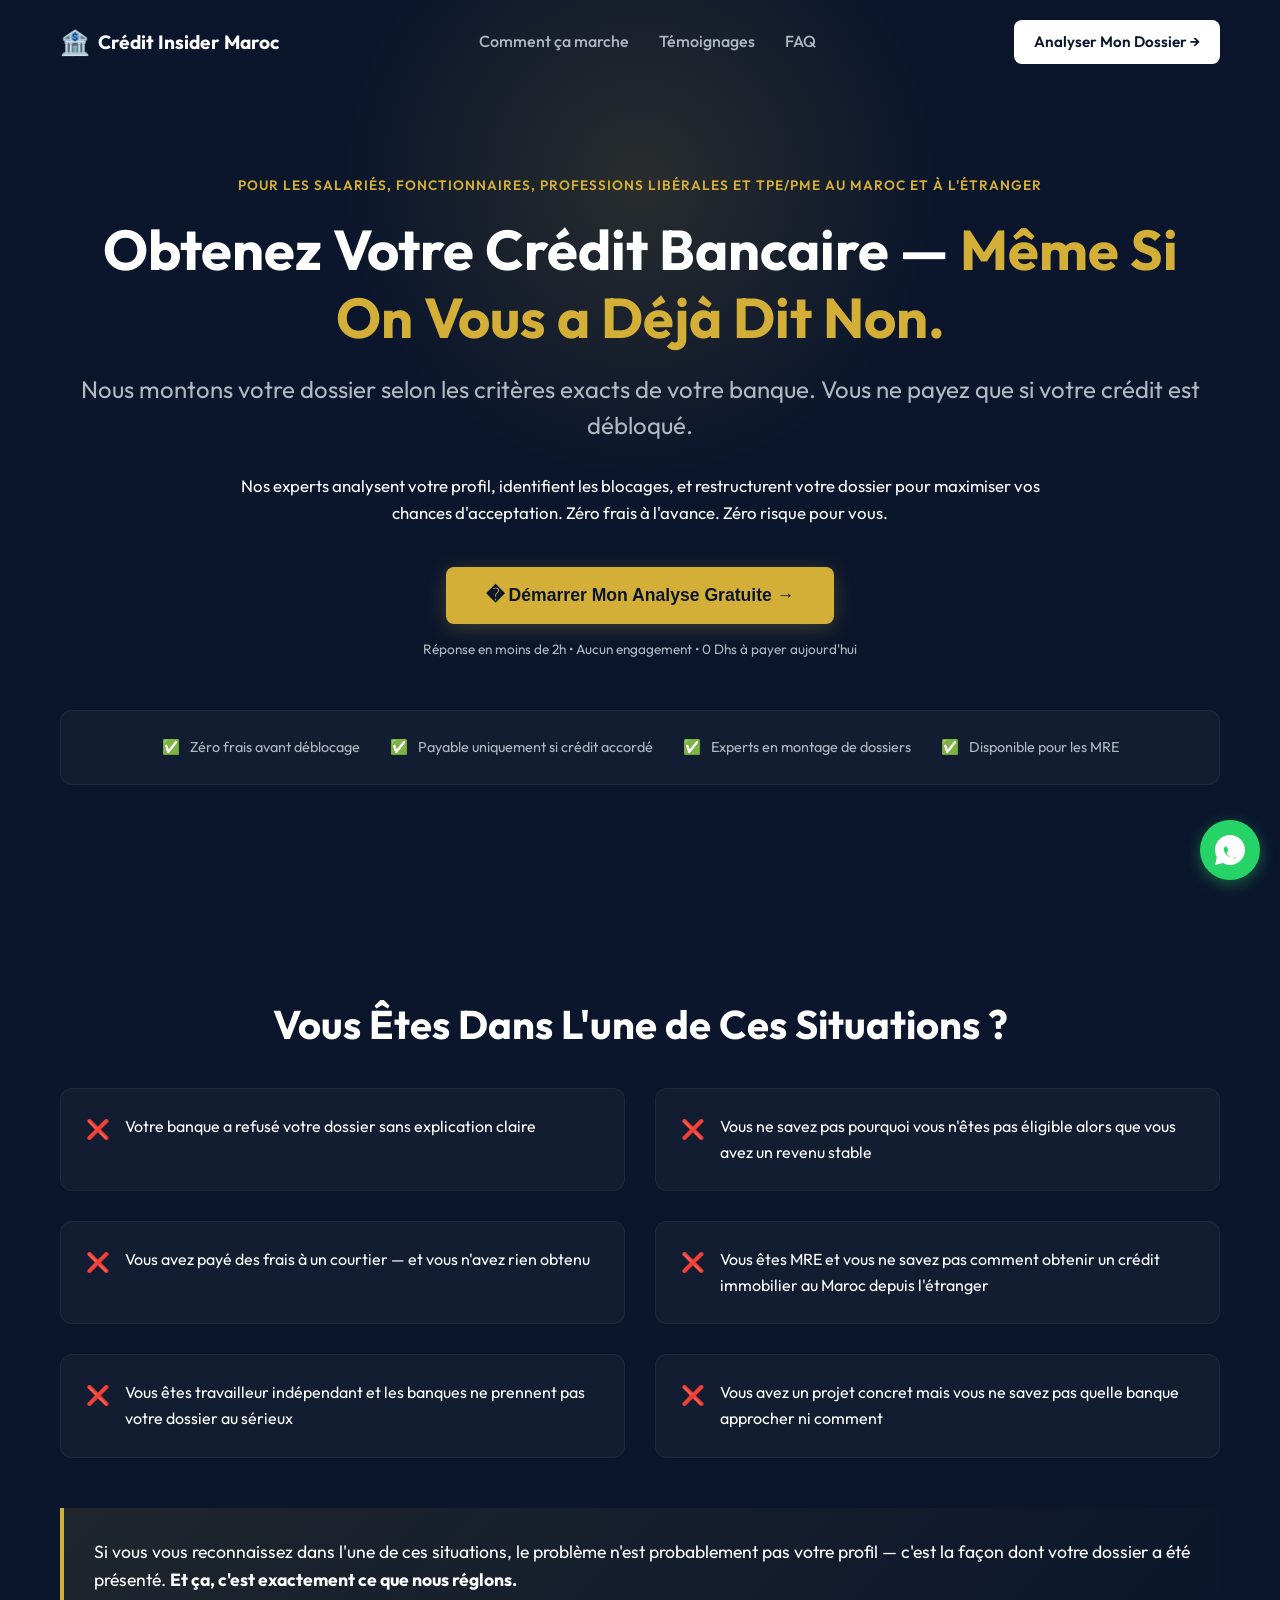
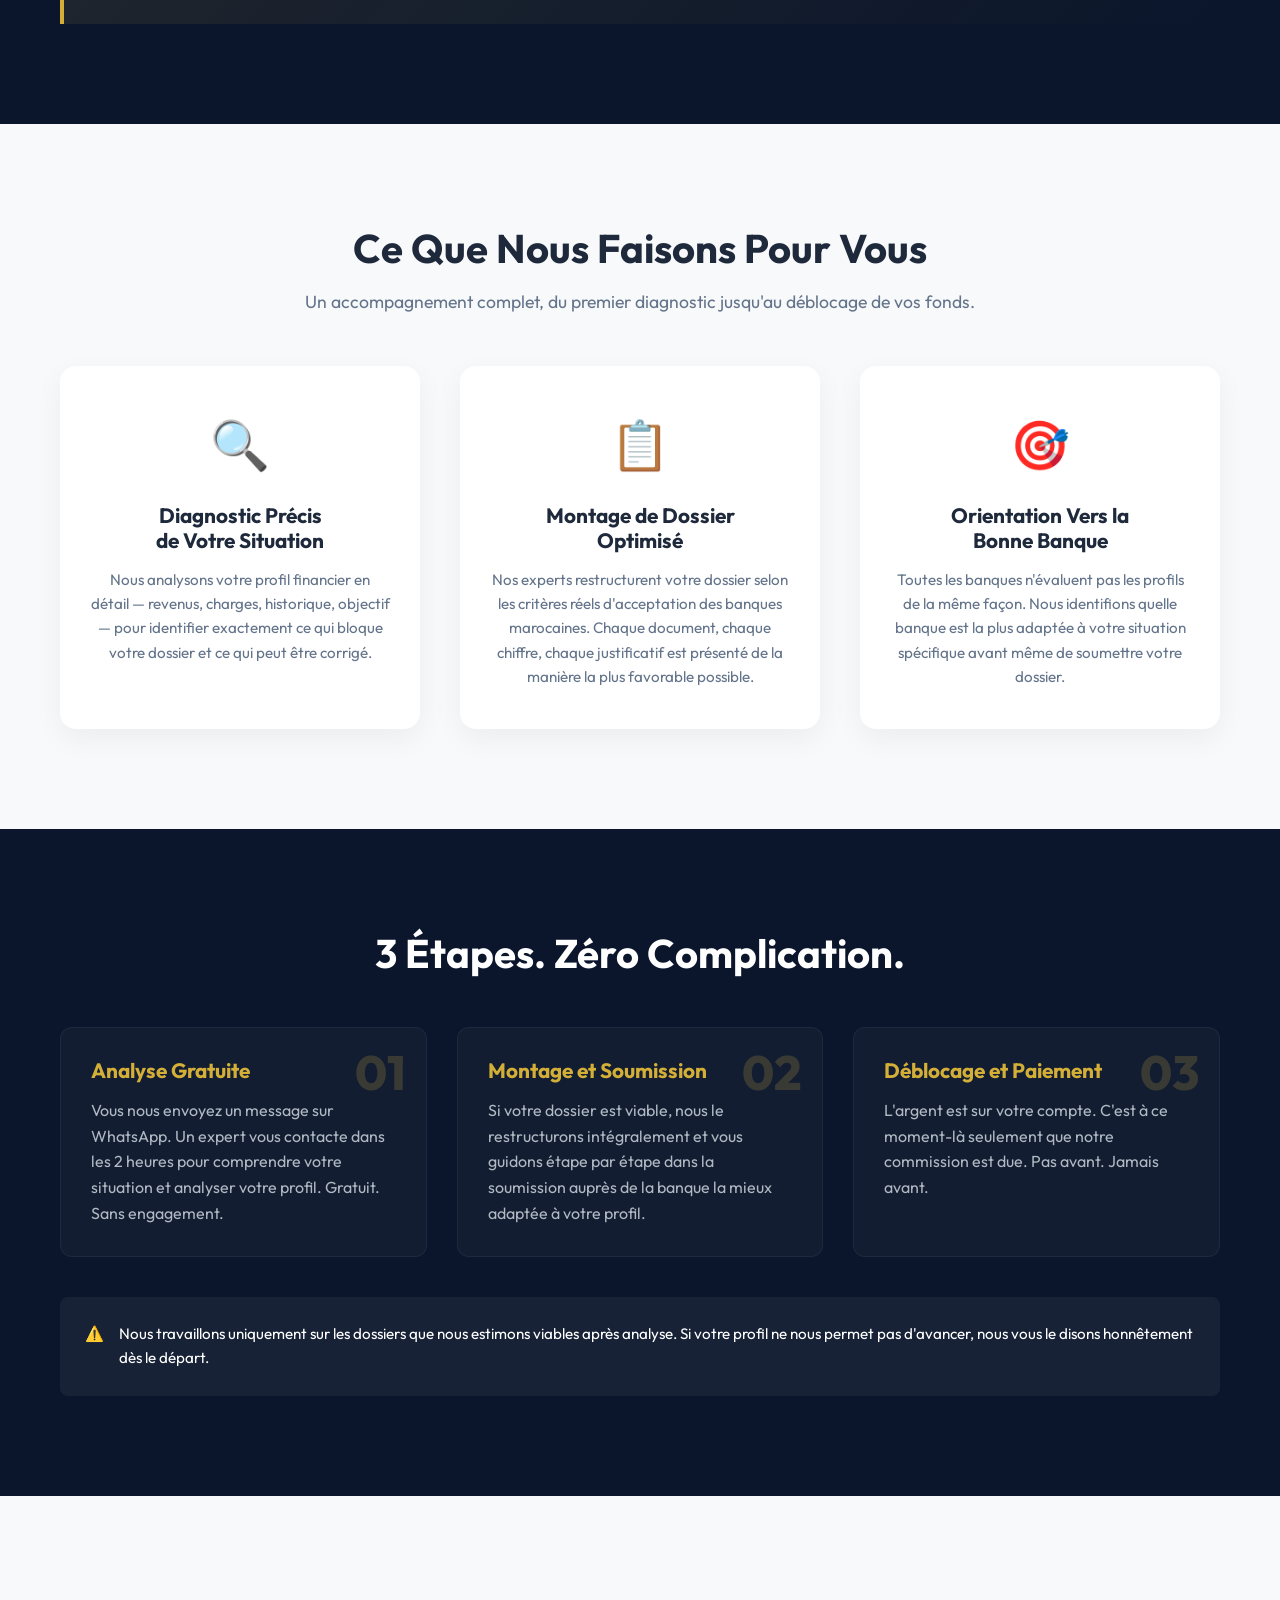
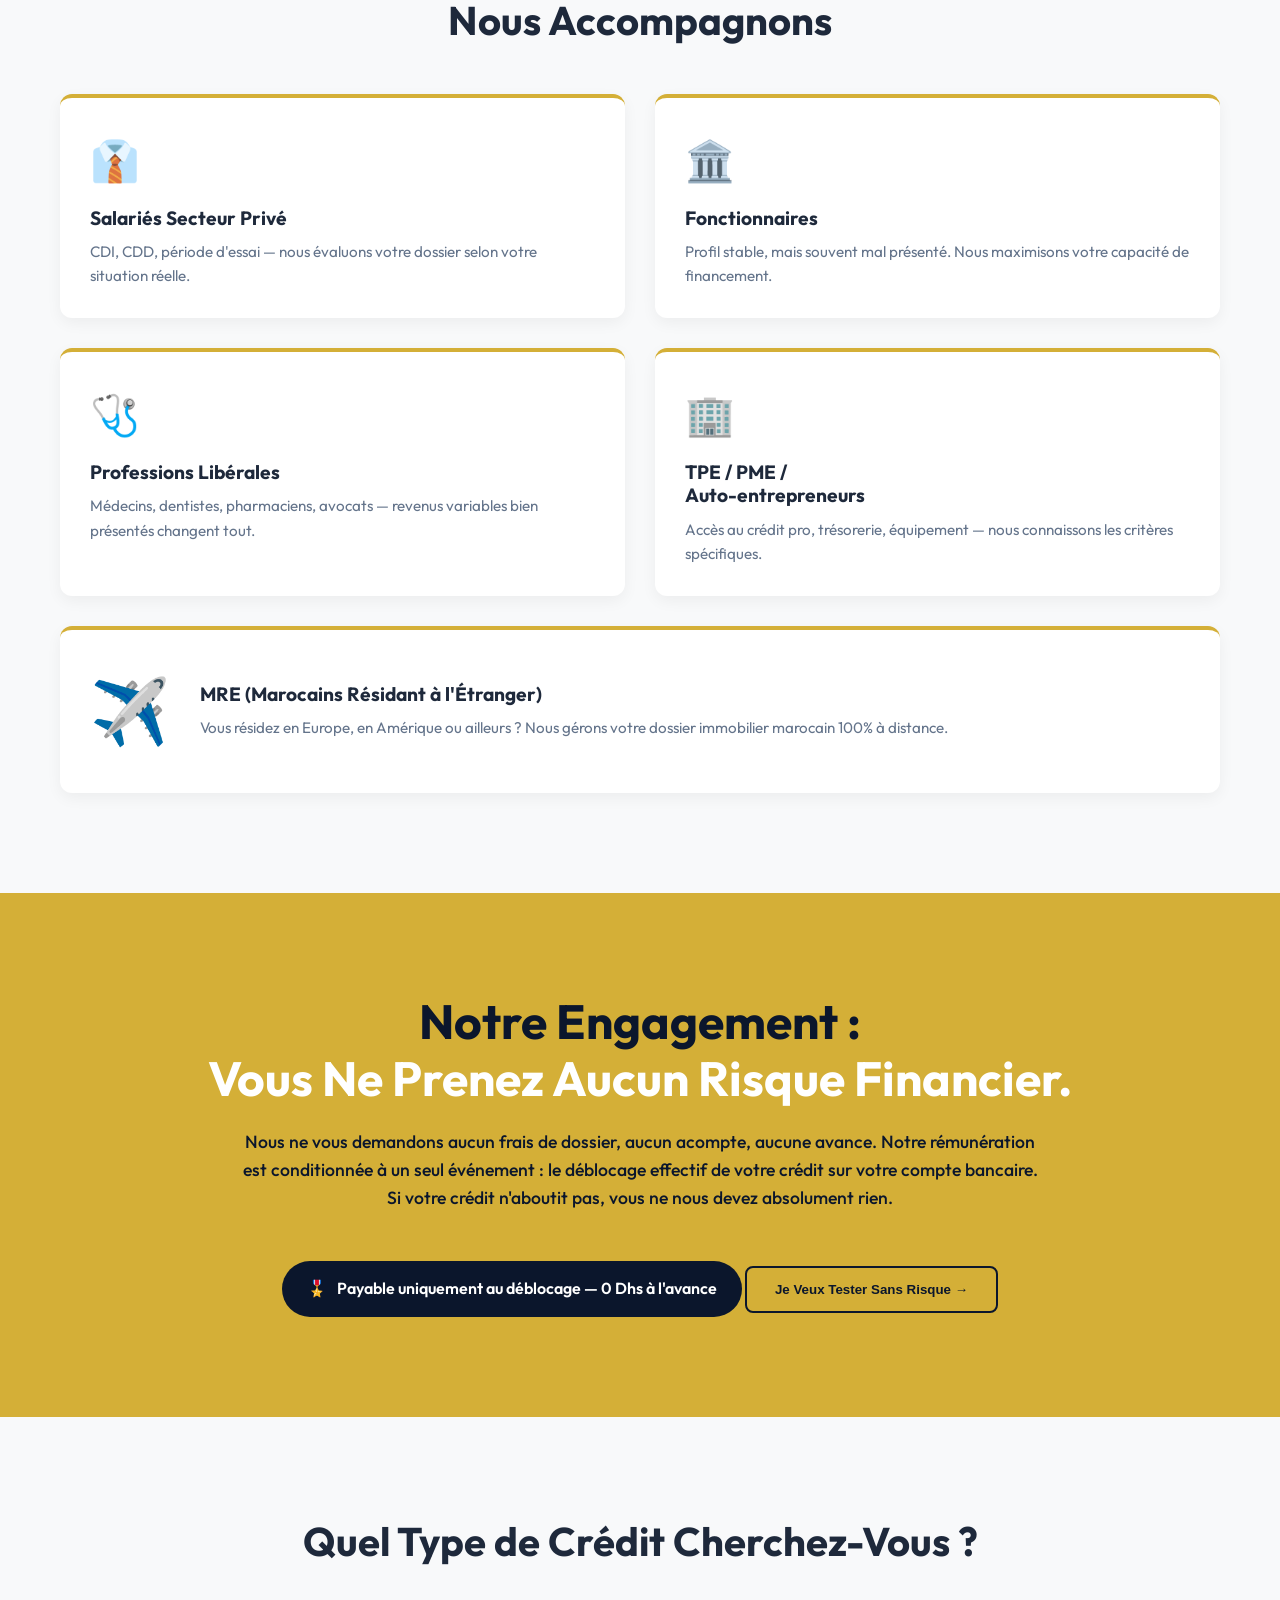
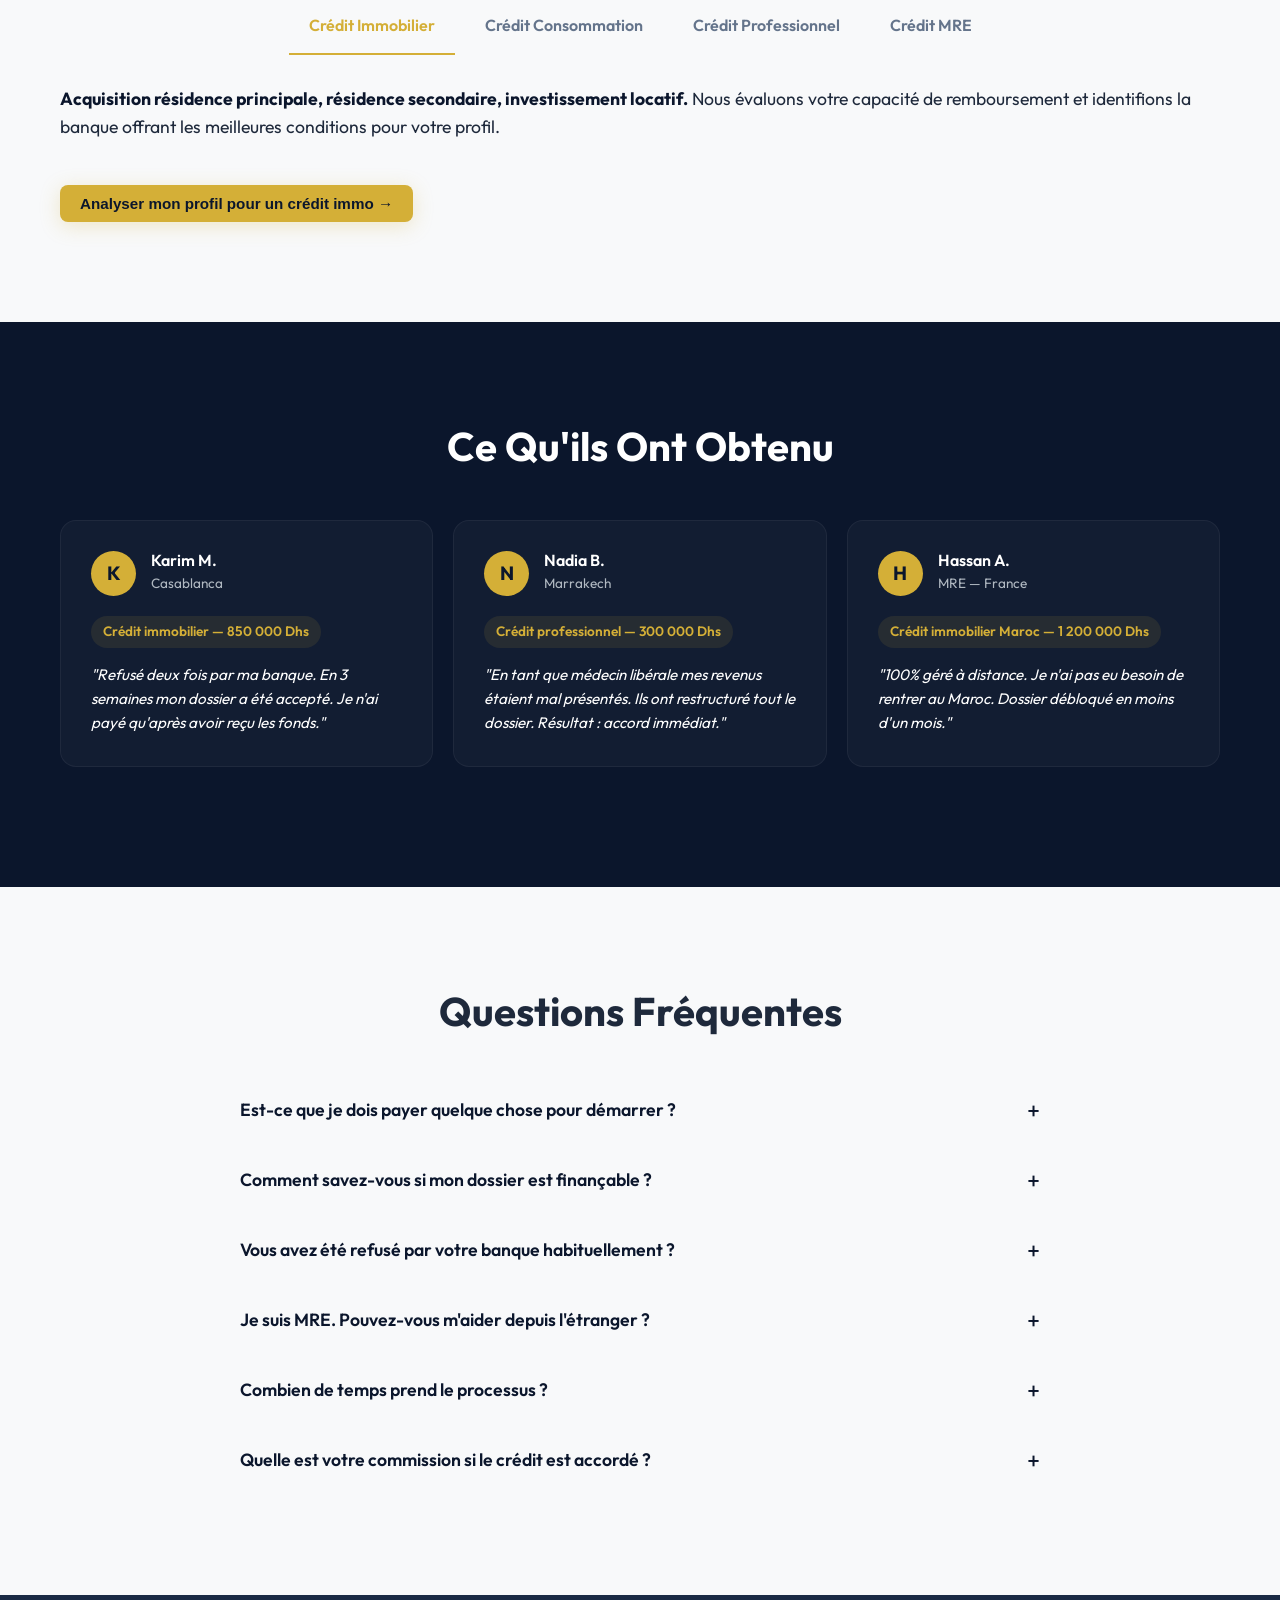
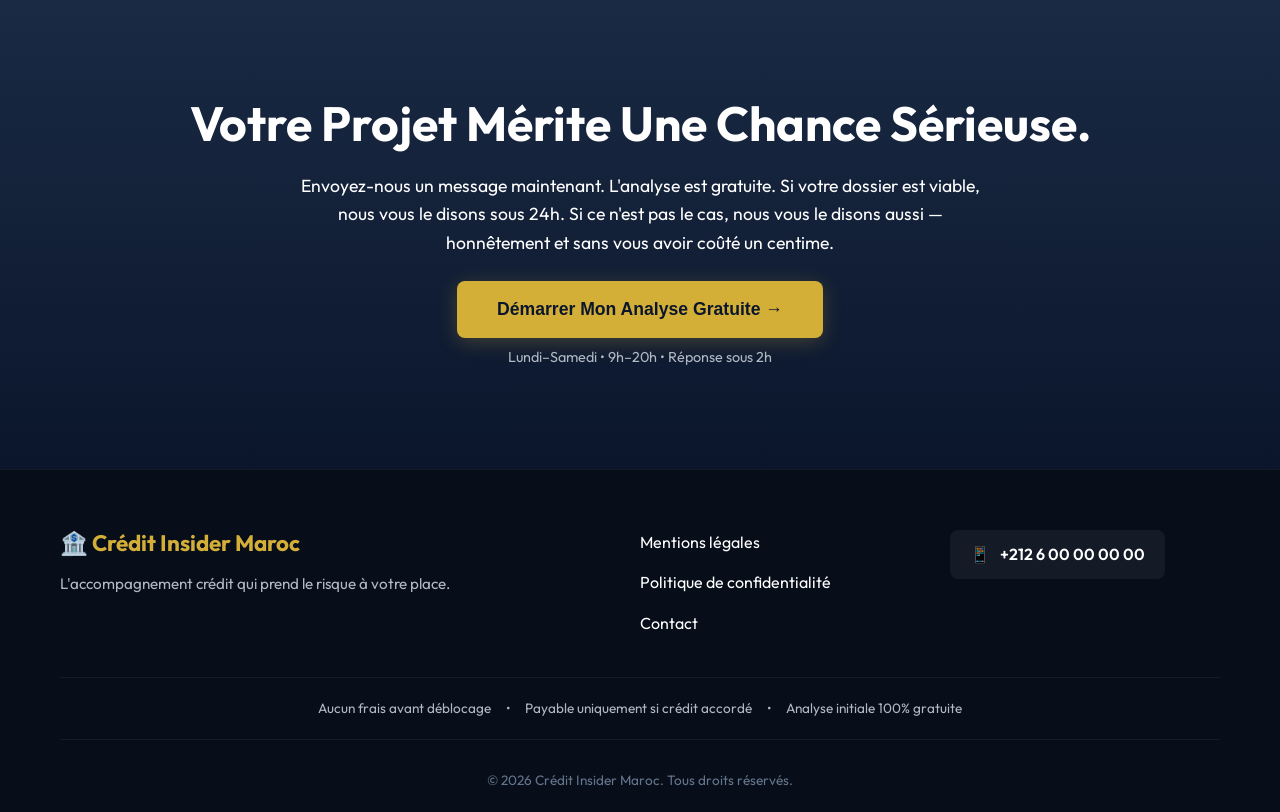
==== commit 452472b5: "Replace custom modal form with Tally popup (RG4K44)" ====
--- a/index.html
+++ b/index.html
@@ -12,6 +12,7 @@
   <link href="https://fonts.googleapis.com/css2?family=Outfit:wght@300;400;500;600;700;800&display=swap"
     rel="stylesheet">
   <link rel="stylesheet" href="style.css">
+  <script async src="https://tally.so/widgets/embed.js"></script>
 </head>
 
 <body>
@@ -27,8 +28,8 @@
         <a href="#temoignages">Témoignages</a>
         <a href="#faq">FAQ</a>
       </nav>
-      <a href="#analyse" class="btn btn-primary btn-sm cta-sticky wa-link"
-        data-wa-msg="Bonjour, je voudrais analyser mon dossier de crédit gratuitement.">Analyser Mon Dossier &rarr;</a>
+      <a href="#analyse" class="btn btn-primary btn-sm cta-sticky" data-tally-open="RG4K44" data-tally-emoji-text="👋"
+        data-tally-emoji-animation="wave">Analyser Mon Dossier &rarr;</a>
       <button class="mobile-menu-btn" id="mobile-menu-btn" aria-label="Menu">
         <span></span><span></span><span></span>
       </button>
@@ -49,10 +50,10 @@
         risque pour vous.</p>
 
       <div class="hero-cta-wrapper reveal" style="transition-delay: 0.4s">
-        <a href="#" class="btn btn-large btn-gold wa-link"
-          data-wa-msg="Bonjour, je voudrais analyser mon dossier de crédit gratuitement.">
-          <span class="wa-icon">📱</span> Démarrer Mon Analyse Gratuite sur WhatsApp &rarr;
-        </a>
+        <button class="btn btn-large btn-gold" data-tally-open="RG4K44" data-tally-emoji-text="👋"
+          data-tally-emoji-animation="wave">
+          � Démarrer Mon Analyse Gratuite &rarr;
+        </button>
         <p class="cta-subtext">Réponse en moins de 2h &bull; Aucun engagement &bull; 0 Dhs à payer aujourd'hui</p>
       </div>
 
@@ -225,8 +226,8 @@
         <span>Payable uniquement au déblocage — 0 Dhs à l'avance</span>
       </div>
 
-      <a href="#" class="btn btn-secondary mt-4 wa-link"
-        data-wa-msg="Bonjour, je voudrais tester l'analyse sans risque.">Je Veux Tester Sans Risque &rarr;</a>
+      <button class="btn btn-secondary mt-4" data-tally-open="RG4K44" data-tally-emoji-text="👋"
+        data-tally-emoji-animation="wave">Je Veux Tester Sans Risque &rarr;</button>
     </div>
   </section>
 
@@ -247,30 +248,30 @@
             <p><strong>Acquisition résidence principale, résidence secondaire, investissement locatif.</strong> Nous
               évaluons votre capacité de remboursement et identifions la banque offrant les meilleures conditions pour
               votre profil.</p>
-            <a href="#" class="btn btn-sm btn-gold mt-4 wa-link"
-              data-wa-msg="Bonjour, je voudrais une analyse pour un crédit immobilier.">Analyser mon profil pour un
-              crédit immo &rarr;</a>
+            <button class="btn btn-sm btn-gold mt-4" data-tally-open="RG4K44" data-tally-emoji-text="👋"
+              data-tally-emoji-animation="wave">Analyser mon profil pour un
+              crédit immo &rarr;</button>
           </div>
           <div class="tab-content" id="tab-conso">
             <p><strong>Véhicule, travaux, personnel.</strong> Montants de 20 000 à 500 000 Dhs. Nous optimisons votre
               dossier pour obtenir le meilleur taux et le montant maximal selon votre situation.</p>
-            <a href="#" class="btn btn-sm btn-gold mt-4 wa-link"
-              data-wa-msg="Bonjour, je voudrais une analyse pour un crédit consommation.">Analyser mon profil pour un
-              crédit conso &rarr;</a>
+            <button class="btn btn-sm btn-gold mt-4" data-tally-open="RG4K44" data-tally-emoji-text="👋"
+              data-tally-emoji-animation="wave">Analyser mon profil pour un
+              crédit conso &rarr;</button>
           </div>
           <div class="tab-content" id="tab-pro">
             <p><strong>Équipement, trésorerie, investissement, fonds de commerce.</strong> TPE, PME, auto-entrepreneurs.
               Nous connaissons les critères spécifiques aux profils professionnels.</p>
-            <a href="#" class="btn btn-sm btn-gold mt-4 wa-link"
-              data-wa-msg="Bonjour, je voudrais une analyse pour un crédit professionnel.">Analyser mon profil pour un
-              crédit pro &rarr;</a>
+            <button class="btn btn-sm btn-gold mt-4" data-tally-open="RG4K44" data-tally-emoji-text="👋"
+              data-tally-emoji-animation="wave">Analyser mon profil pour un
+              crédit pro &rarr;</button>
           </div>
           <div class="tab-content" id="tab-mre">
             <p><strong>Immobilier au Maroc depuis l'étranger.</strong> Tout est géré à distance. Vous n'avez pas besoin
               de vous déplacer au Maroc pour obtenir votre financement.</p>
-            <a href="#" class="btn btn-sm btn-gold mt-4 wa-link"
-              data-wa-msg="Bonjour, je suis MRE et je voudrais une analyse pour un crédit immobilier au Maroc.">Analyser
-              mon profil MRE &rarr;</a>
+            <button class="btn btn-sm btn-gold mt-4" data-tally-open="RG4K44" data-tally-emoji-text="👋"
+              data-tally-emoji-animation="wave">Analyser
+              mon profil MRE &rarr;</button>
           </div>
         </div>
       </div>
@@ -403,9 +404,9 @@
         nous vous le disons sous 24h. Si ce n'est pas le cas, nous vous le disons aussi — honnêtement et sans vous avoir
         coûté un centime.</p>
 
-      <a href="#" class="btn btn-large btn-gold mt-4 wa-link"
-        data-wa-msg="Bonjour, je voudrais une analyse gratuite de mon dossier de crédit.">Démarrer Mon Analyse Gratuite
-        &rarr;</a>
+      <button class="btn btn-large btn-gold mt-4" data-tally-open="RG4K44" data-tally-emoji-text="👋"
+        data-tally-emoji-animation="wave">Démarrer Mon Analyse Gratuite
+        &rarr;</button>
       <p class="final-subtext mt-2">Lundi–Samedi • 9h–20h • Réponse sous 2h</p>
     </div>
   </section>
@@ -421,10 +422,10 @@
         <div class="footer-links">
           <a href="#">Mentions légales</a>
           <a href="#">Politique de confidentialité</a>
-          <a href="#" class="wa-link" data-wa-msg="Bonjour, je voudrais plus d'informations.">Contact</a>
+          <a href="#" data-tally-open="RG4K44" data-tally-emoji-text="👋" data-tally-emoji-animation="wave">Contact</a>
         </div>
         <div class="footer-contact">
-          <a href="#" class="footer-wa-btn wa-link" data-wa-msg="Bonjour!">
+          <a href="https://wa.me/212600000000?text=Bonjour!" class="footer-wa-btn" target="_blank">
             <span class="wa-icon">📱</span> +212 6 00 00 00 00
           </a>
         </div>
@@ -445,87 +446,15 @@
   </footer>
 
   <!-- Floating WhatsApp Button -->
-  <a href="#" class="floating-wa wa-link"
-    data-wa-msg="Bonjour, je voudrais analyser mon dossier de crédit gratuitement."
-    aria-label="Contactez-nous sur WhatsApp">
+  <a href="https://wa.me/212600000000?text=Bonjour%2C%20je%20voudrais%20analyser%20mon%20dossier%20de%20cr%C3%A9dit%20gratuitement."
+    class="floating-wa" target="_blank" aria-label="Contactez-nous sur WhatsApp">
     <svg viewBox="0 0 24 24" fill="white" width="30" height="30">
       <path
         d="M12 0C5.373 0 0 5.373 0 12c0 2.123.553 4.116 1.536 5.854L0 24l6.302-1.644C7.994 23.344 9.944 24 12 24c6.627 0 12-5.373 12-12S18.627 0 12 0zm5.4 17.5c-.24.68-1.39 1.25-1.92 1.32-.48.06-1.11.1-3.21-.77-2.52-1.04-4.14-3.64-4.26-3.8-.12-.16-1.02-1.35-1.02-2.58 0-1.23.64-1.84.87-2.08.22-.24.48-.3.64-.3h.46c.16 0 .38-.06.6.48.24.56.8 1.96.88 2.12.08.16.14.34.02.58-.12.24-.18.38-.36.6-.18.22-.38.48-.54.66-.18.2-.38.42-.16.8 1.44 2.5 2.14 2.84 2.76 3.12.5.22.8.2.1.06-.06.74-.32 1.22-.64 1.34-1.26-.06-1.42 0-1.6 0-.2-.2-.5 1.14-.6 1.34z" />
     </svg>
   </a>
 
-  <!-- CTA Modal -->
-  <div id="cta-modal" class="modal">
-    <div class="modal-content">
-      <button class="close-modal" aria-label="Fermer">&times;</button>
-      <h3 class="modal-title">Demande d'Analyse Gratuite</h3>
-      <p class="modal-subtitle">Choisissez comment vous souhaitez procéder :</p>
-
-      <div class="modal-options">
-        <!-- Option 1: WhatsApp -->
-        <a href="#" class="btn btn-large btn-gold wa-modal-btn" id="modal-wa-link">
-          <span class="wa-icon">📱</span> Continuer sur WhatsApp
-        </a>
-
-        <div class="modal-divider"><span>OU</span></div>
-
-        <!-- Option 2: Form -->
-        <form id="lead-form" class="lead-form">
-          <div class="form-row">
-            <div class="form-group">
-              <label for="nom">Nom complet *</label>
-              <input type="text" id="nom" name="nom" required placeholder="Votre nom et prénom">
-            </div>
-            <div class="form-group">
-              <label for="phone">Téléphone WhatsApp *</label>
-              <input type="tel" id="phone" name="phone" required placeholder="06 EX EX EX EX">
-            </div>
-          </div>
-
-          <div class="form-row">
-            <div class="form-group">
-              <label for="age">Âge *</label>
-              <input type="number" id="age" name="age" required min="18" max="90" placeholder="Ex: 35">
-            </div>
-            <div class="form-group">
-              <label for="situation">Situation pro *</label>
-              <select id="situation" name="situation" required>
-                <option value="" disabled selected>Sélectionnez...</option>
-                <option value="salarie_prive">Salarié privé</option>
-                <option value="fonctionnaire">Fonctionnaire</option>
-                <option value="gerant">Gérant de société</option>
-                <option value="retraite">Retraité</option>
-                <option value="tpe_pme">TPE / PME</option>
-                <option value="autres">Autres</option>
-              </select>
-            </div>
-          </div>
-
-          <div class="form-row">
-            <div class="form-group">
-              <label for="credit_type">Type de crédit *</label>
-              <select id="credit_type" name="credit_type" required>
-                <option value="" disabled selected>Sélectionnez...</option>
-                <option value="conso">Consommation</option>
-                <option value="immo">Immobilier</option>
-                <option value="auto">Auto</option>
-                <option value="investissement">Investissement (Crédit bail, leasing, trésorerie)</option>
-              </select>
-            </div>
-            <div class="form-group">
-              <label for="montant">Montant souhaité (Dhs) *</label>
-              <input type="number" id="montant" name="montant" required placeholder="Ex: 500000">
-            </div>
-          </div>
-
-          <button type="submit" class="btn btn-primary btn-large btn-submit">
-            Envoyer ma demande &rarr;
-          </button>
-          <p class="form-security"><span class="lock-icon">🔒</span> Vos données sont sécurisées et confidentielles.</p>
-        </form>
-      </div>
-    </div>
-  </div>
+
 
   <script src="script.js"></script>
 </body>
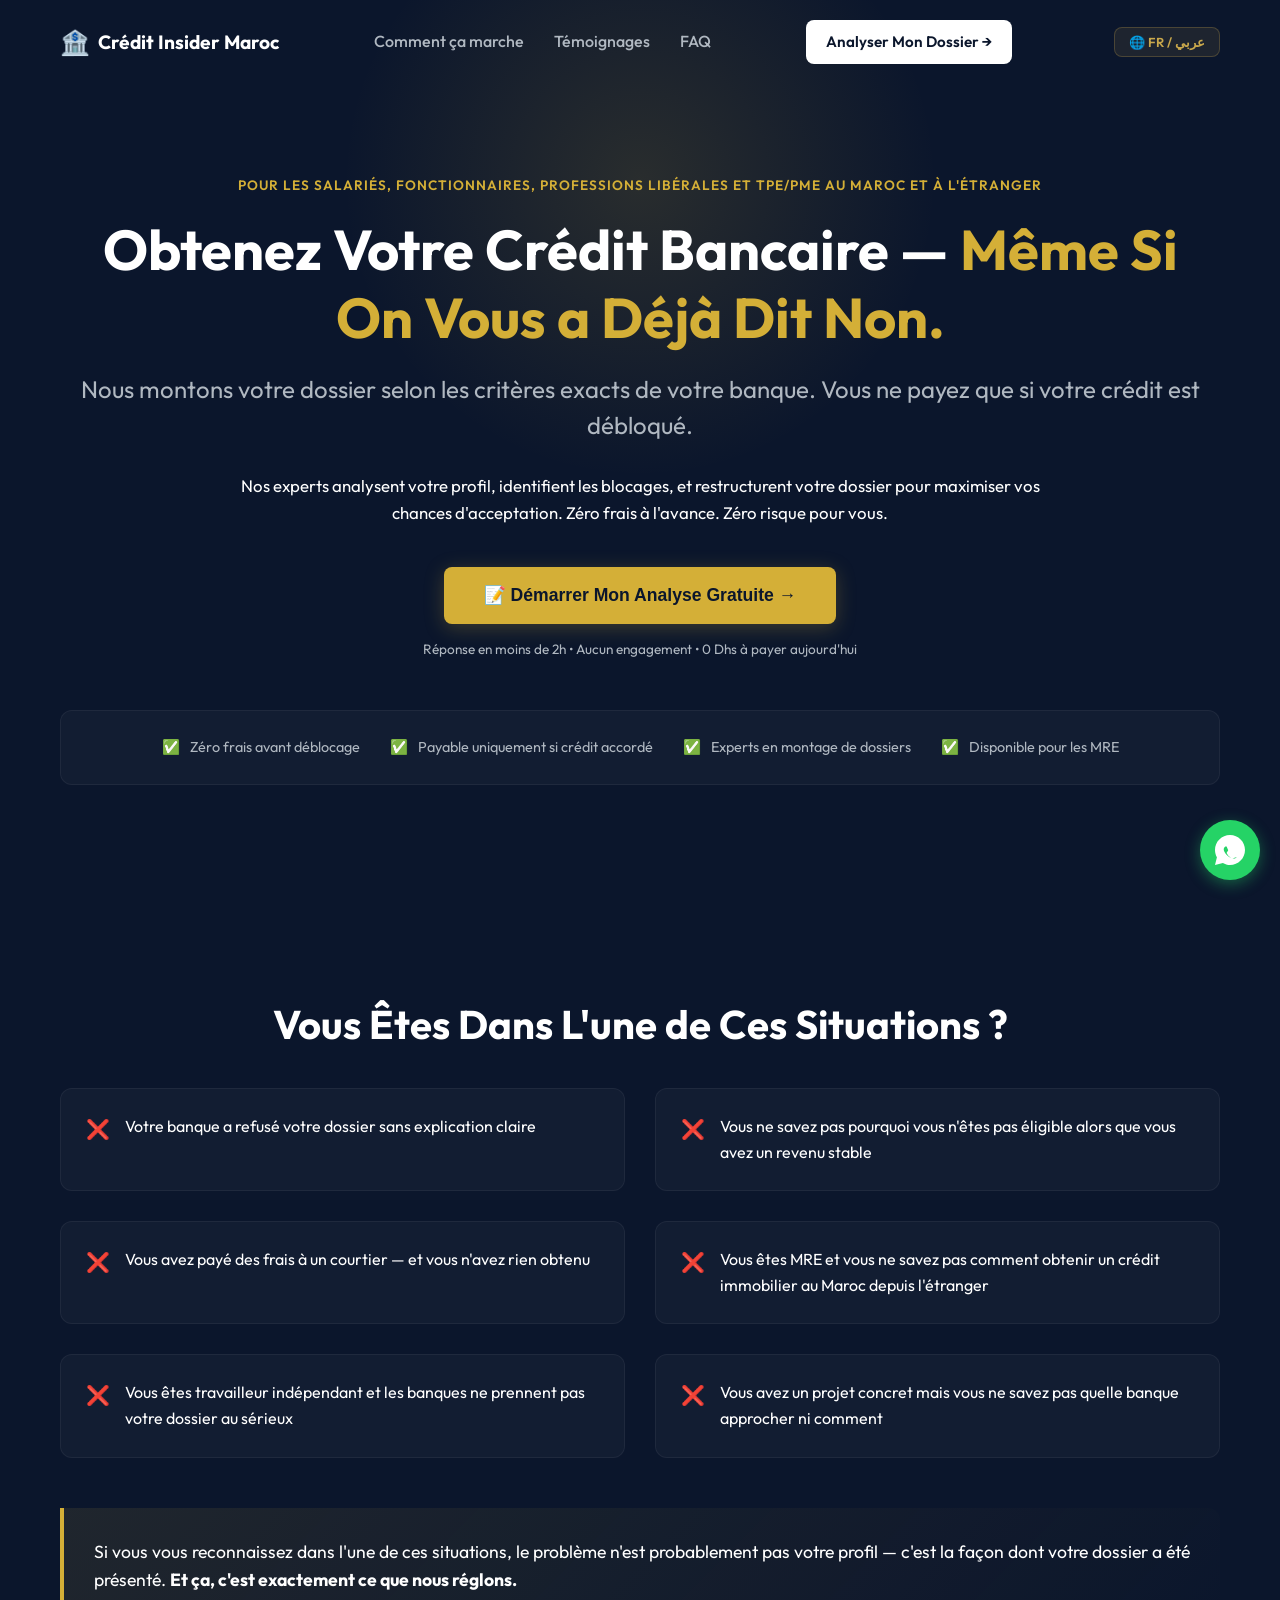
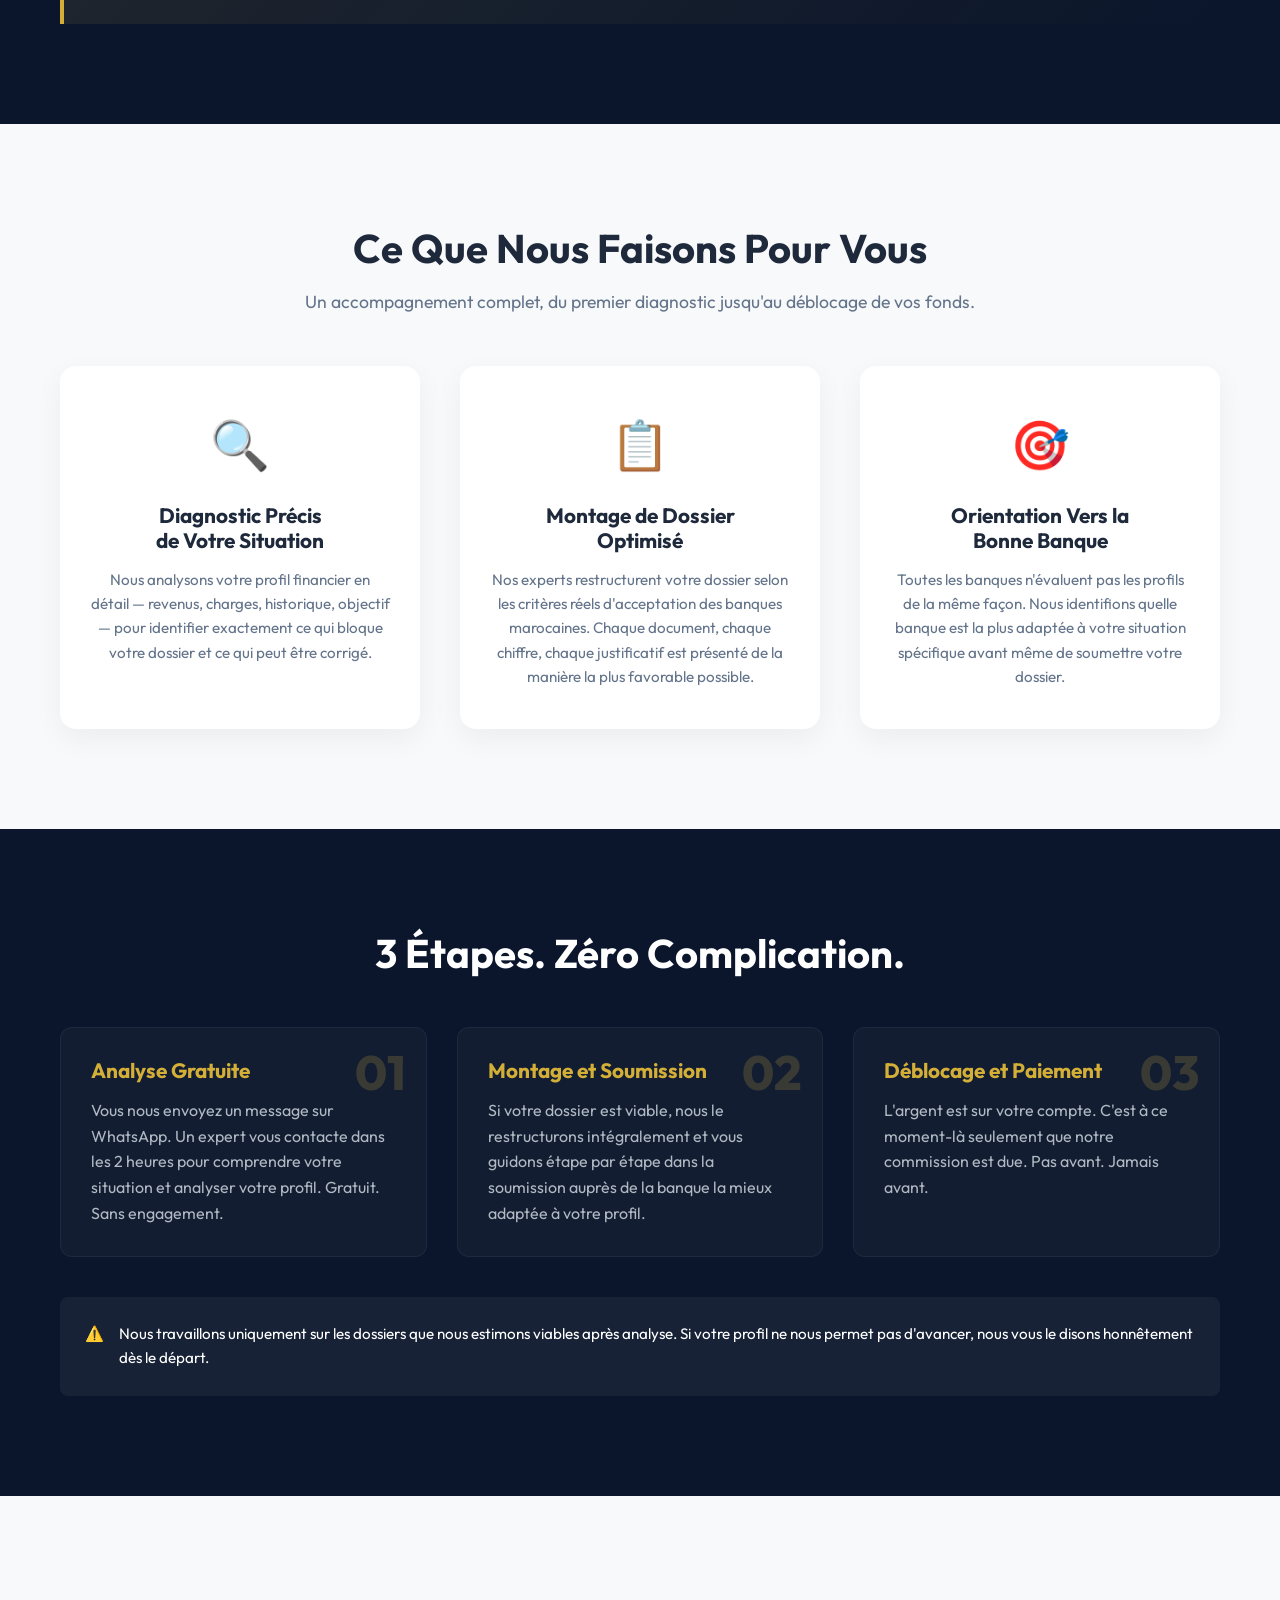
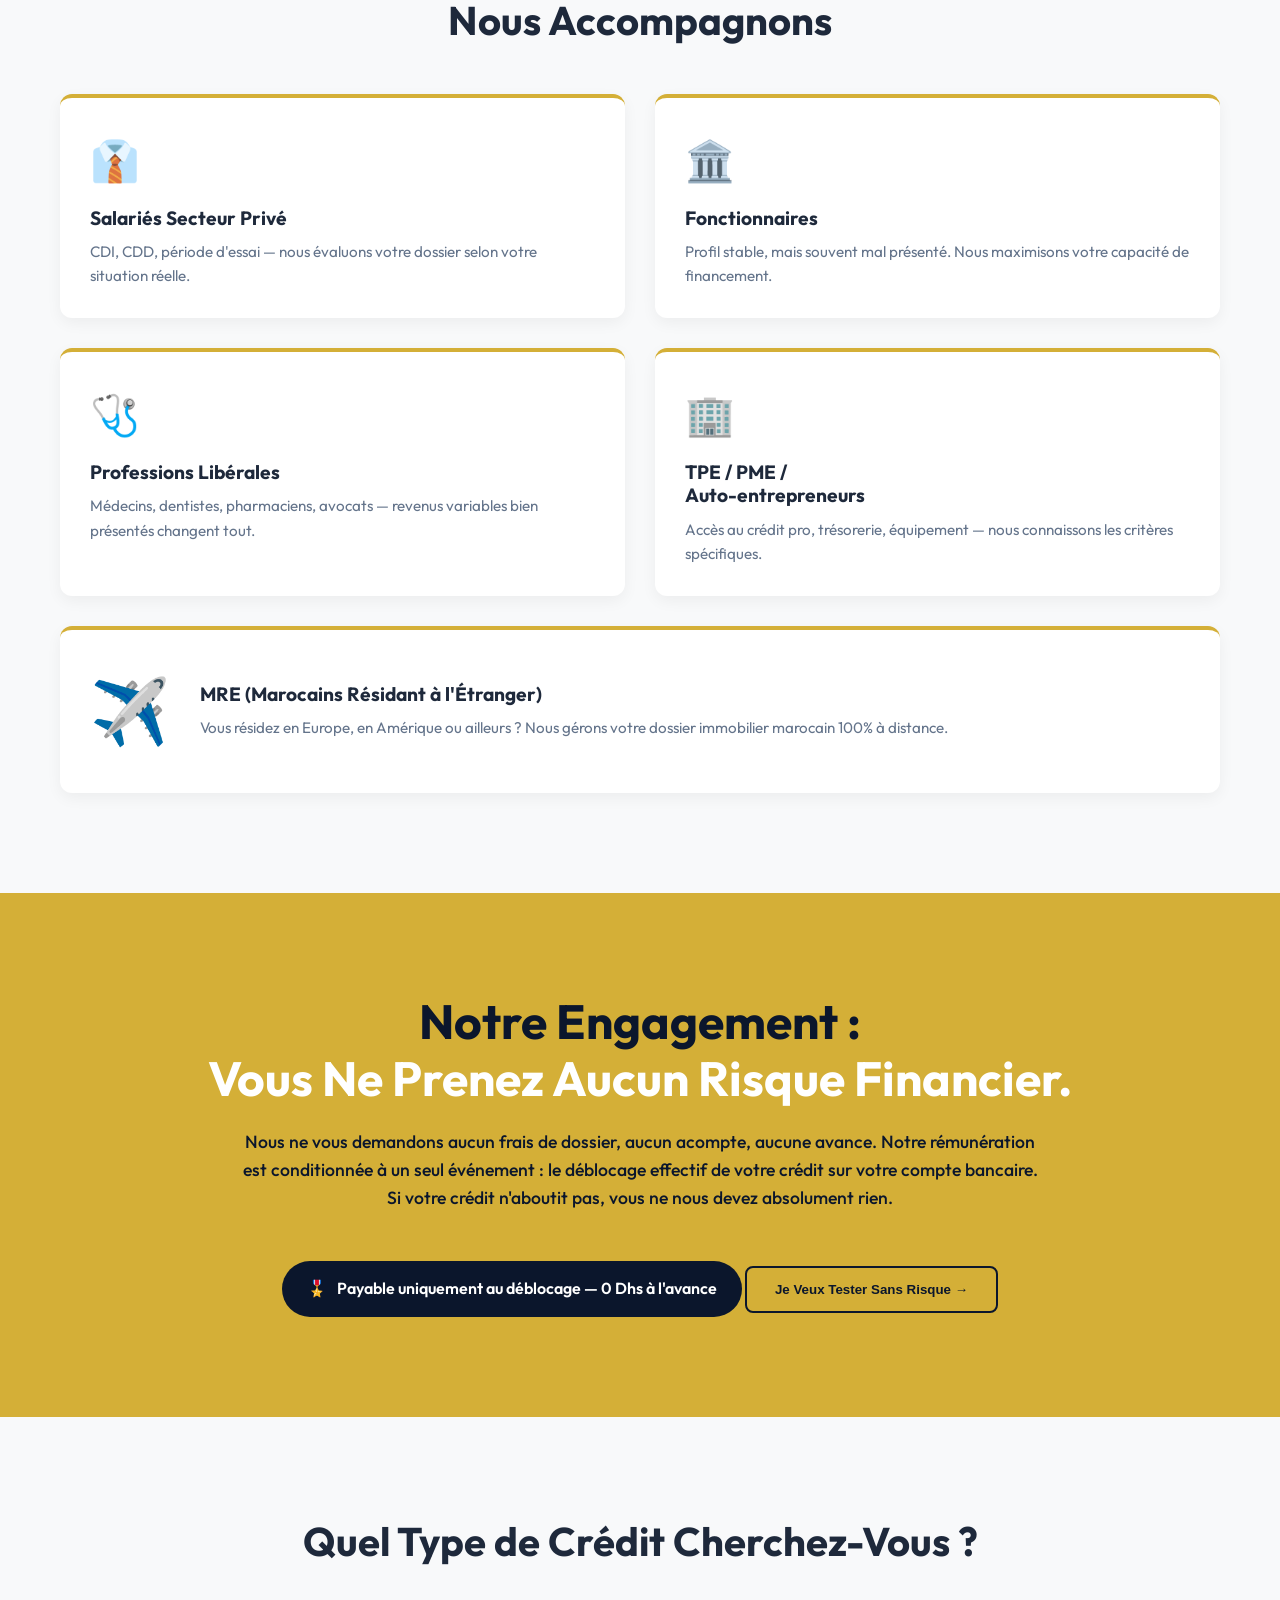
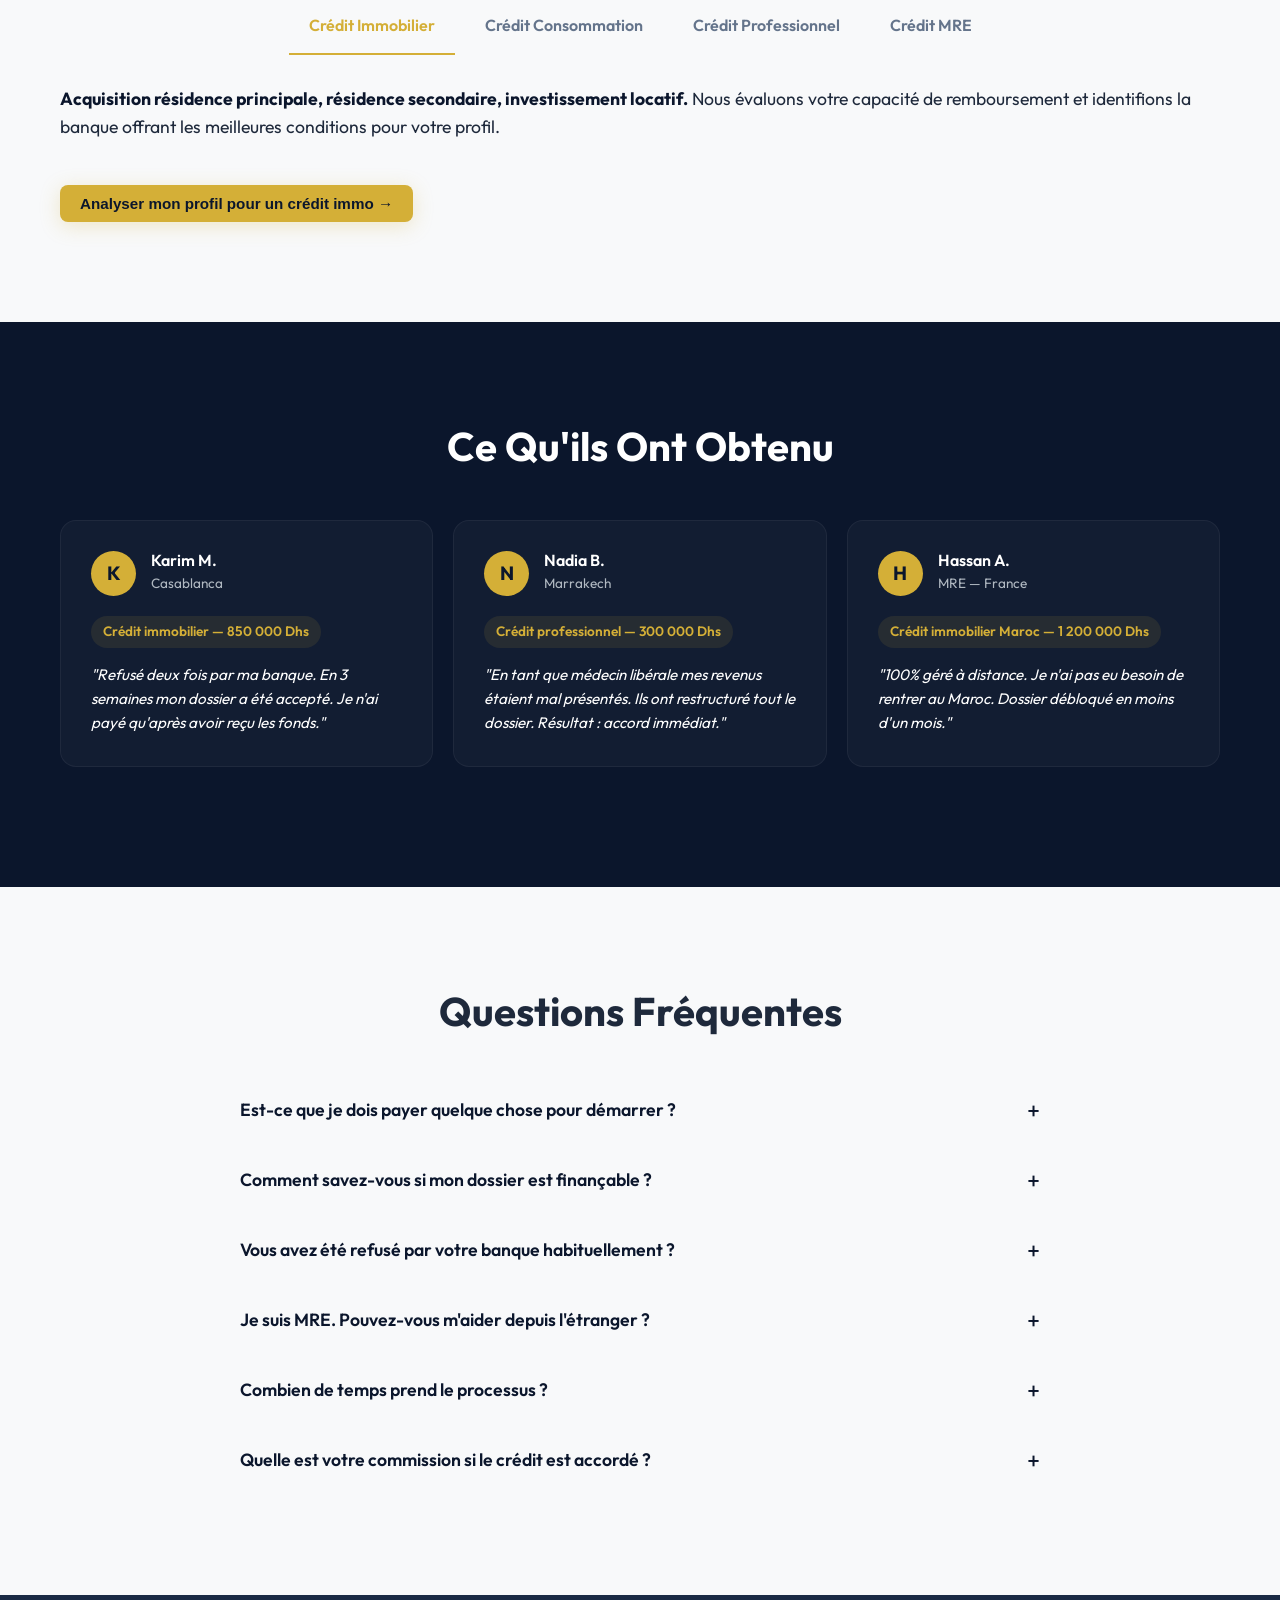
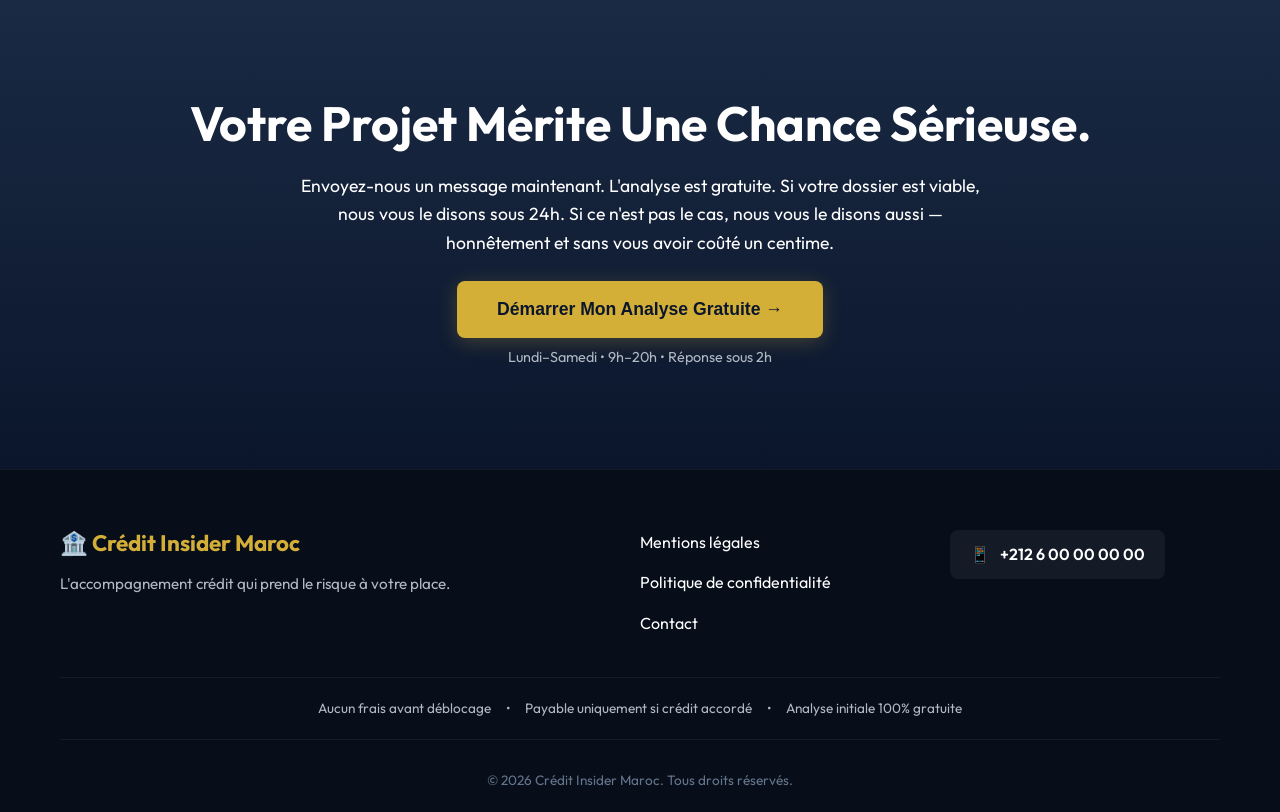
==== commit 38a04529: "Add language selector modal - all CTAs redirect to /fr or /ar" ====
--- a/index.html
+++ b/index.html
@@ -12,7 +12,129 @@
   <link href="https://fonts.googleapis.com/css2?family=Outfit:wght@300;400;500;600;700;800&display=swap"
     rel="stylesheet">
   <link rel="stylesheet" href="style.css">
-  <script async src="https://tally.so/widgets/embed.js"></script>
+  <style>
+    /* Language Modal */
+    .lang-modal-overlay {
+      position: fixed;
+      inset: 0;
+      background: rgba(0, 0, 0, .7);
+      backdrop-filter: blur(6px);
+      z-index: 9999;
+      display: none;
+      align-items: center;
+      justify-content: center;
+      padding: 16px
+    }
+
+    .lang-modal-overlay.active {
+      display: flex
+    }
+
+    .lang-modal {
+      background: #12121a;
+      border: 1px solid #1e1e2e;
+      border-radius: 20px;
+      padding: 48px 40px;
+      max-width: 420px;
+      width: 100%;
+      text-align: center;
+      position: relative
+    }
+
+    .lang-modal-close {
+      position: absolute;
+      top: 16px;
+      right: 20px;
+      background: none;
+      border: none;
+      color: #9ca3af;
+      font-size: 24px;
+      cursor: pointer;
+      line-height: 1;
+      transition: color .2s
+    }
+
+    .lang-modal-close:hover {
+      color: #fff
+    }
+
+    .lang-modal h3 {
+      font-size: 20px;
+      font-weight: 700;
+      color: #fff;
+      margin-bottom: 8px
+    }
+
+    .lang-modal p {
+      font-size: 14px;
+      color: #9ca3af;
+      margin-bottom: 32px
+    }
+
+    .lang-buttons {
+      display: flex;
+      gap: 16px
+    }
+
+    .lang-btn {
+      flex: 1;
+      padding: 20px 16px;
+      border-radius: 14px;
+      border: 1px solid #1e1e2e;
+      background: #0a0a0f;
+      cursor: pointer;
+      transition: all .2s;
+      text-decoration: none;
+      display: flex;
+      flex-direction: column;
+      align-items: center;
+      gap: 8px
+    }
+
+    .lang-btn:hover {
+      border-color: #c9a84c;
+      background: rgba(201, 168, 76, .06);
+      transform: translateY(-2px)
+    }
+
+    .lang-btn .lang-flag {
+      font-size: 36px
+    }
+
+    .lang-btn .lang-name {
+      font-size: 15px;
+      font-weight: 600;
+      color: #fff
+    }
+
+    .lang-btn .lang-sub {
+      font-size: 12px;
+      color: #9ca3af
+    }
+
+    /* Navbar lang toggle */
+    .nav-lang-btn {
+      display: flex;
+      align-items: center;
+      gap: 6px;
+      background: rgba(201, 168, 76, .1);
+      border: 1px solid rgba(201, 168, 76, .25);
+      color: #c9a84c;
+      font-size: 13px;
+      font-weight: 600;
+      padding: 6px 14px;
+      border-radius: 8px;
+      cursor: pointer;
+      font-family: 'Outfit', sans-serif;
+      transition: all .2s;
+      margin-left: 8px
+    }
+
+    .nav-lang-btn:hover {
+      background: rgba(201, 168, 76, .2);
+      border-color: #c9a84c
+    }
+  </style>
 </head>
 
 <body>
@@ -28,8 +150,8 @@
         <a href="#temoignages">Témoignages</a>
         <a href="#faq">FAQ</a>
       </nav>
-      <a href="#analyse" class="btn btn-primary btn-sm cta-sticky" data-tally-open="RG4K44" data-tally-emoji-text="👋"
-        data-tally-emoji-animation="wave">Analyser Mon Dossier &rarr;</a>
+      <a href="#" class="btn btn-primary btn-sm cta-sticky cta-lang">Analyser Mon Dossier &rarr;</a>
+      <button class="nav-lang-btn cta-lang" type="button">🌐 FR / عربي</button>
       <button class="mobile-menu-btn" id="mobile-menu-btn" aria-label="Menu">
         <span></span><span></span><span></span>
       </button>
@@ -50,9 +172,8 @@
         risque pour vous.</p>
 
       <div class="hero-cta-wrapper reveal" style="transition-delay: 0.4s">
-        <button class="btn btn-large btn-gold" data-tally-open="RG4K44" data-tally-emoji-text="👋"
-          data-tally-emoji-animation="wave">
-          � Démarrer Mon Analyse Gratuite &rarr;
+        <button class="btn btn-large btn-gold cta-lang">
+          📝 Démarrer Mon Analyse Gratuite &rarr;
         </button>
         <p class="cta-subtext">Réponse en moins de 2h &bull; Aucun engagement &bull; 0 Dhs à payer aujourd'hui</p>
       </div>
@@ -226,8 +347,7 @@
         <span>Payable uniquement au déblocage — 0 Dhs à l'avance</span>
       </div>
 
-      <button class="btn btn-secondary mt-4" data-tally-open="RG4K44" data-tally-emoji-text="👋"
-        data-tally-emoji-animation="wave">Je Veux Tester Sans Risque &rarr;</button>
+      <button class="btn btn-secondary mt-4 cta-lang">Je Veux Tester Sans Risque &rarr;</button>
     </div>
   </section>
 
@@ -248,29 +368,25 @@
             <p><strong>Acquisition résidence principale, résidence secondaire, investissement locatif.</strong> Nous
               évaluons votre capacité de remboursement et identifions la banque offrant les meilleures conditions pour
               votre profil.</p>
-            <button class="btn btn-sm btn-gold mt-4" data-tally-open="RG4K44" data-tally-emoji-text="👋"
-              data-tally-emoji-animation="wave">Analyser mon profil pour un
+            <button class="btn btn-sm btn-gold mt-4 cta-lang">Analyser mon profil pour un
               crédit immo &rarr;</button>
           </div>
           <div class="tab-content" id="tab-conso">
             <p><strong>Véhicule, travaux, personnel.</strong> Montants de 20 000 à 500 000 Dhs. Nous optimisons votre
               dossier pour obtenir le meilleur taux et le montant maximal selon votre situation.</p>
-            <button class="btn btn-sm btn-gold mt-4" data-tally-open="RG4K44" data-tally-emoji-text="👋"
-              data-tally-emoji-animation="wave">Analyser mon profil pour un
+            <button class="btn btn-sm btn-gold mt-4 cta-lang">Analyser mon profil pour un
               crédit conso &rarr;</button>
           </div>
           <div class="tab-content" id="tab-pro">
             <p><strong>Équipement, trésorerie, investissement, fonds de commerce.</strong> TPE, PME, auto-entrepreneurs.
               Nous connaissons les critères spécifiques aux profils professionnels.</p>
-            <button class="btn btn-sm btn-gold mt-4" data-tally-open="RG4K44" data-tally-emoji-text="👋"
-              data-tally-emoji-animation="wave">Analyser mon profil pour un
+            <button class="btn btn-sm btn-gold mt-4 cta-lang">Analyser mon profil pour un
               crédit pro &rarr;</button>
           </div>
           <div class="tab-content" id="tab-mre">
             <p><strong>Immobilier au Maroc depuis l'étranger.</strong> Tout est géré à distance. Vous n'avez pas besoin
               de vous déplacer au Maroc pour obtenir votre financement.</p>
-            <button class="btn btn-sm btn-gold mt-4" data-tally-open="RG4K44" data-tally-emoji-text="👋"
-              data-tally-emoji-animation="wave">Analyser
+            <button class="btn btn-sm btn-gold mt-4 cta-lang">Analyser
               mon profil MRE &rarr;</button>
           </div>
         </div>
@@ -404,8 +520,7 @@
         nous vous le disons sous 24h. Si ce n'est pas le cas, nous vous le disons aussi — honnêtement et sans vous avoir
         coûté un centime.</p>
 
-      <button class="btn btn-large btn-gold mt-4" data-tally-open="RG4K44" data-tally-emoji-text="👋"
-        data-tally-emoji-animation="wave">Démarrer Mon Analyse Gratuite
+      <button class="btn btn-large btn-gold mt-4 cta-lang">Démarrer Mon Analyse Gratuite
         &rarr;</button>
       <p class="final-subtext mt-2">Lundi–Samedi • 9h–20h • Réponse sous 2h</p>
     </div>
@@ -422,7 +537,7 @@
         <div class="footer-links">
           <a href="#">Mentions légales</a>
           <a href="#">Politique de confidentialité</a>
-          <a href="#" data-tally-open="RG4K44" data-tally-emoji-text="👋" data-tally-emoji-animation="wave">Contact</a>
+          <a href="#" class="cta-lang">Contact</a>
         </div>
         <div class="footer-contact">
           <a href="https://wa.me/212600000000?text=Bonjour!" class="footer-wa-btn" target="_blank">
@@ -454,9 +569,50 @@
     </svg>
   </a>
 
-
+  <!-- Language Selector Modal -->
+  <div class="lang-modal-overlay" id="langModal">
+    <div class="lang-modal">
+      <button class="lang-modal-close" id="langModalClose">&times;</button>
+      <h3>Choisissez votre langue</h3>
+      <p>اختار اللغة ديالك</p>
+      <div class="lang-buttons">
+        <a href="/fr" class="lang-btn">
+          <span class="lang-flag">🇫🇷</span>
+          <span class="lang-name">Français</span>
+          <span class="lang-sub">Continuer en français</span>
+        </a>
+        <a href="/ar" class="lang-btn">
+          <span class="lang-flag">🇲🇦</span>
+          <span class="lang-name">العربية</span>
+          <span class="lang-sub">كمّل بالعربية</span>
+        </a>
+      </div>
+    </div>
+  </div>
 
   <script src="script.js"></script>
+  <script>
+    (function () {
+      const modal = document.getElementById('langModal');
+      const closeBtn = document.getElementById('langModalClose');
+      // All CTA buttons/links open the language modal
+      document.querySelectorAll('.cta-lang').forEach(el => {
+        el.addEventListener('click', function (e) {
+          e.preventDefault();
+          e.stopPropagation();
+          modal.classList.add('active');
+        });
+      });
+      // Close modal
+      closeBtn.addEventListener('click', () => modal.classList.remove('active'));
+      modal.addEventListener('click', function (e) {
+        if (e.target === modal) modal.classList.remove('active');
+      });
+      document.addEventListener('keydown', function (e) {
+        if (e.key === 'Escape') modal.classList.remove('active');
+      });
+    })();
+  </script>
 </body>
 
 </html>
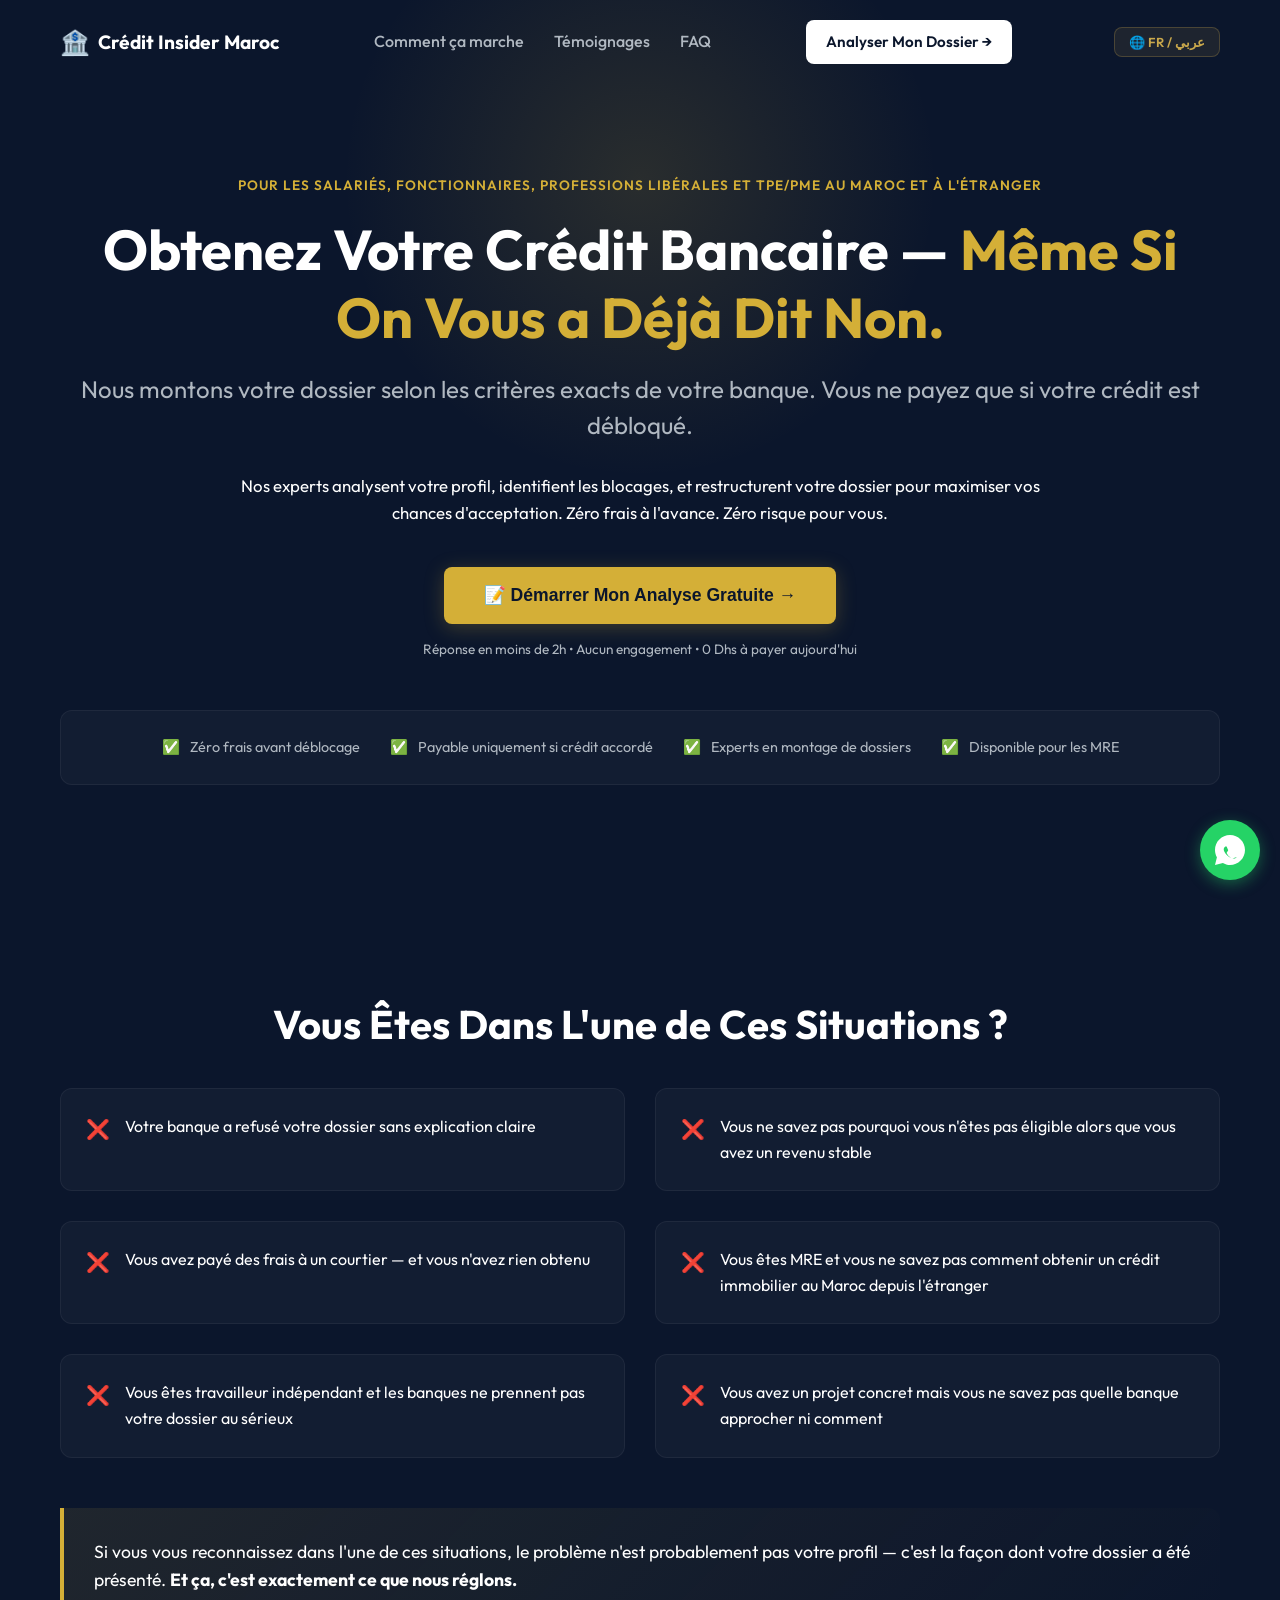
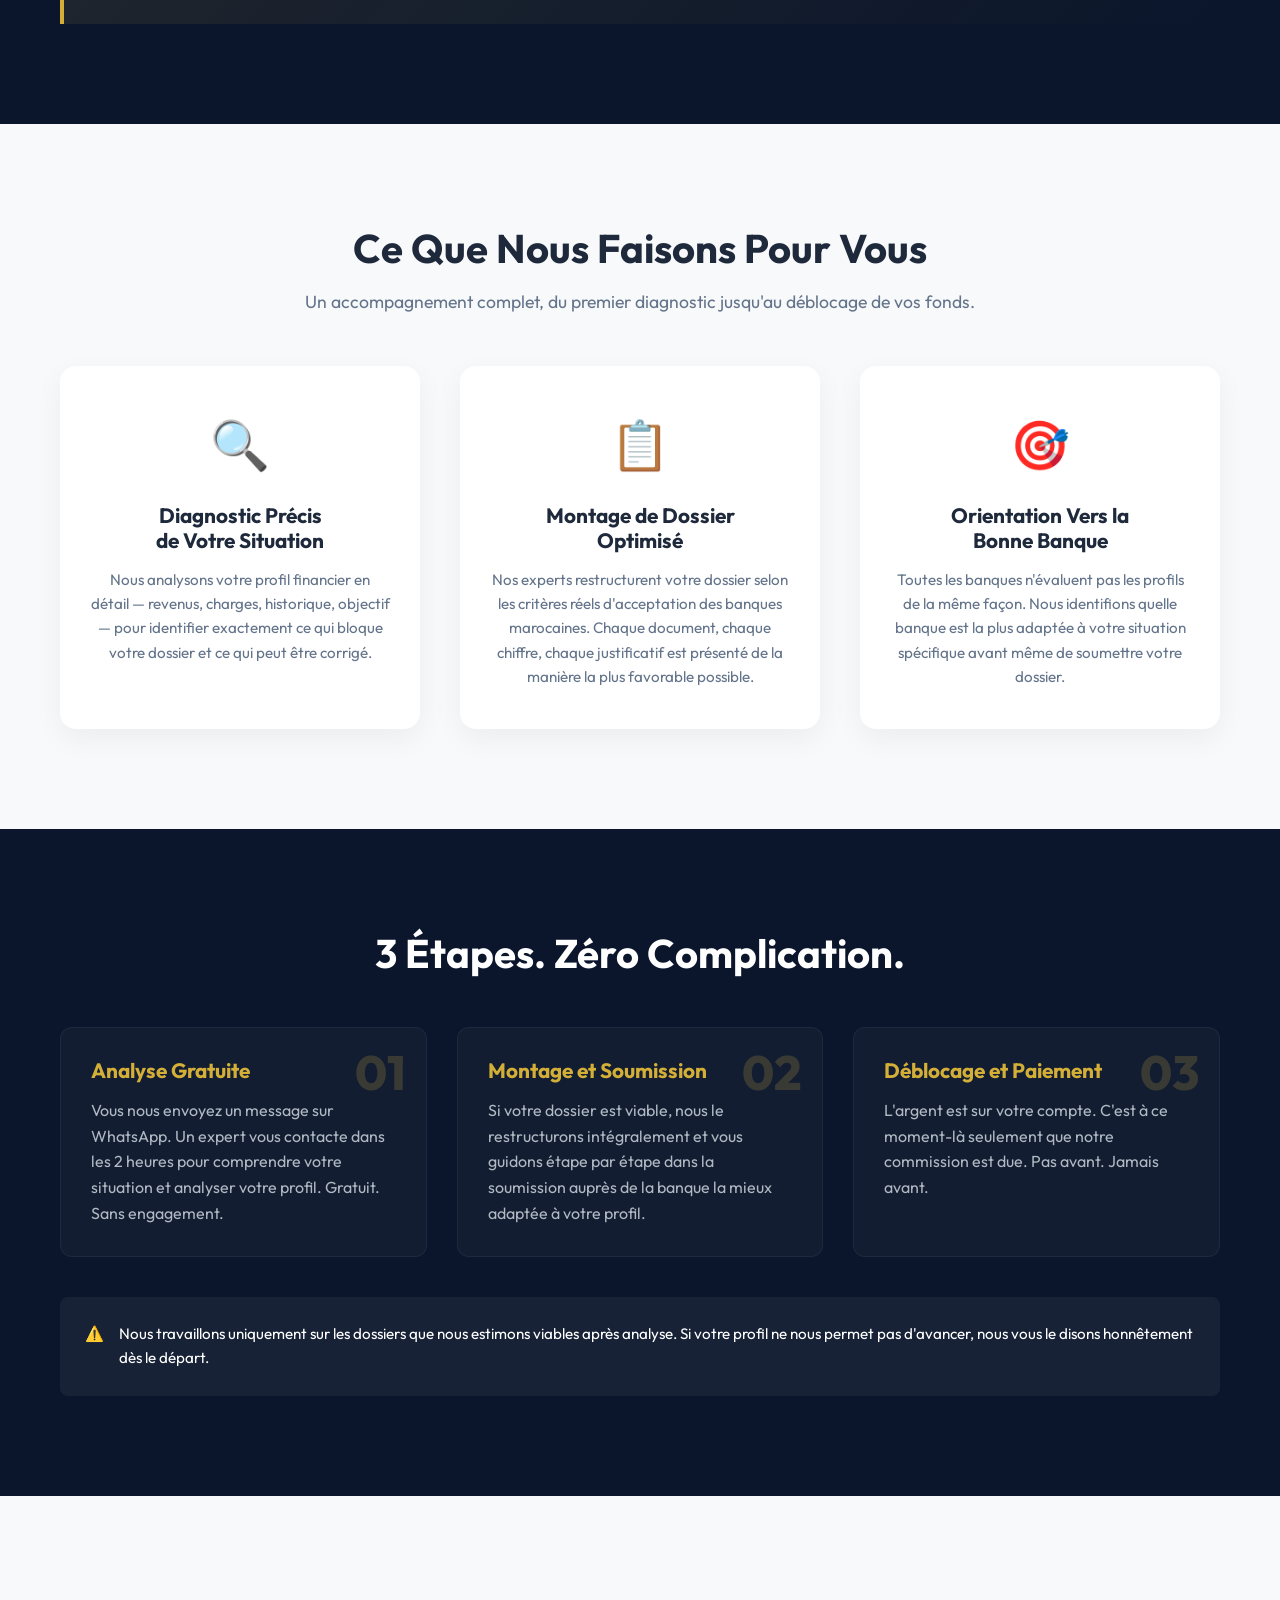
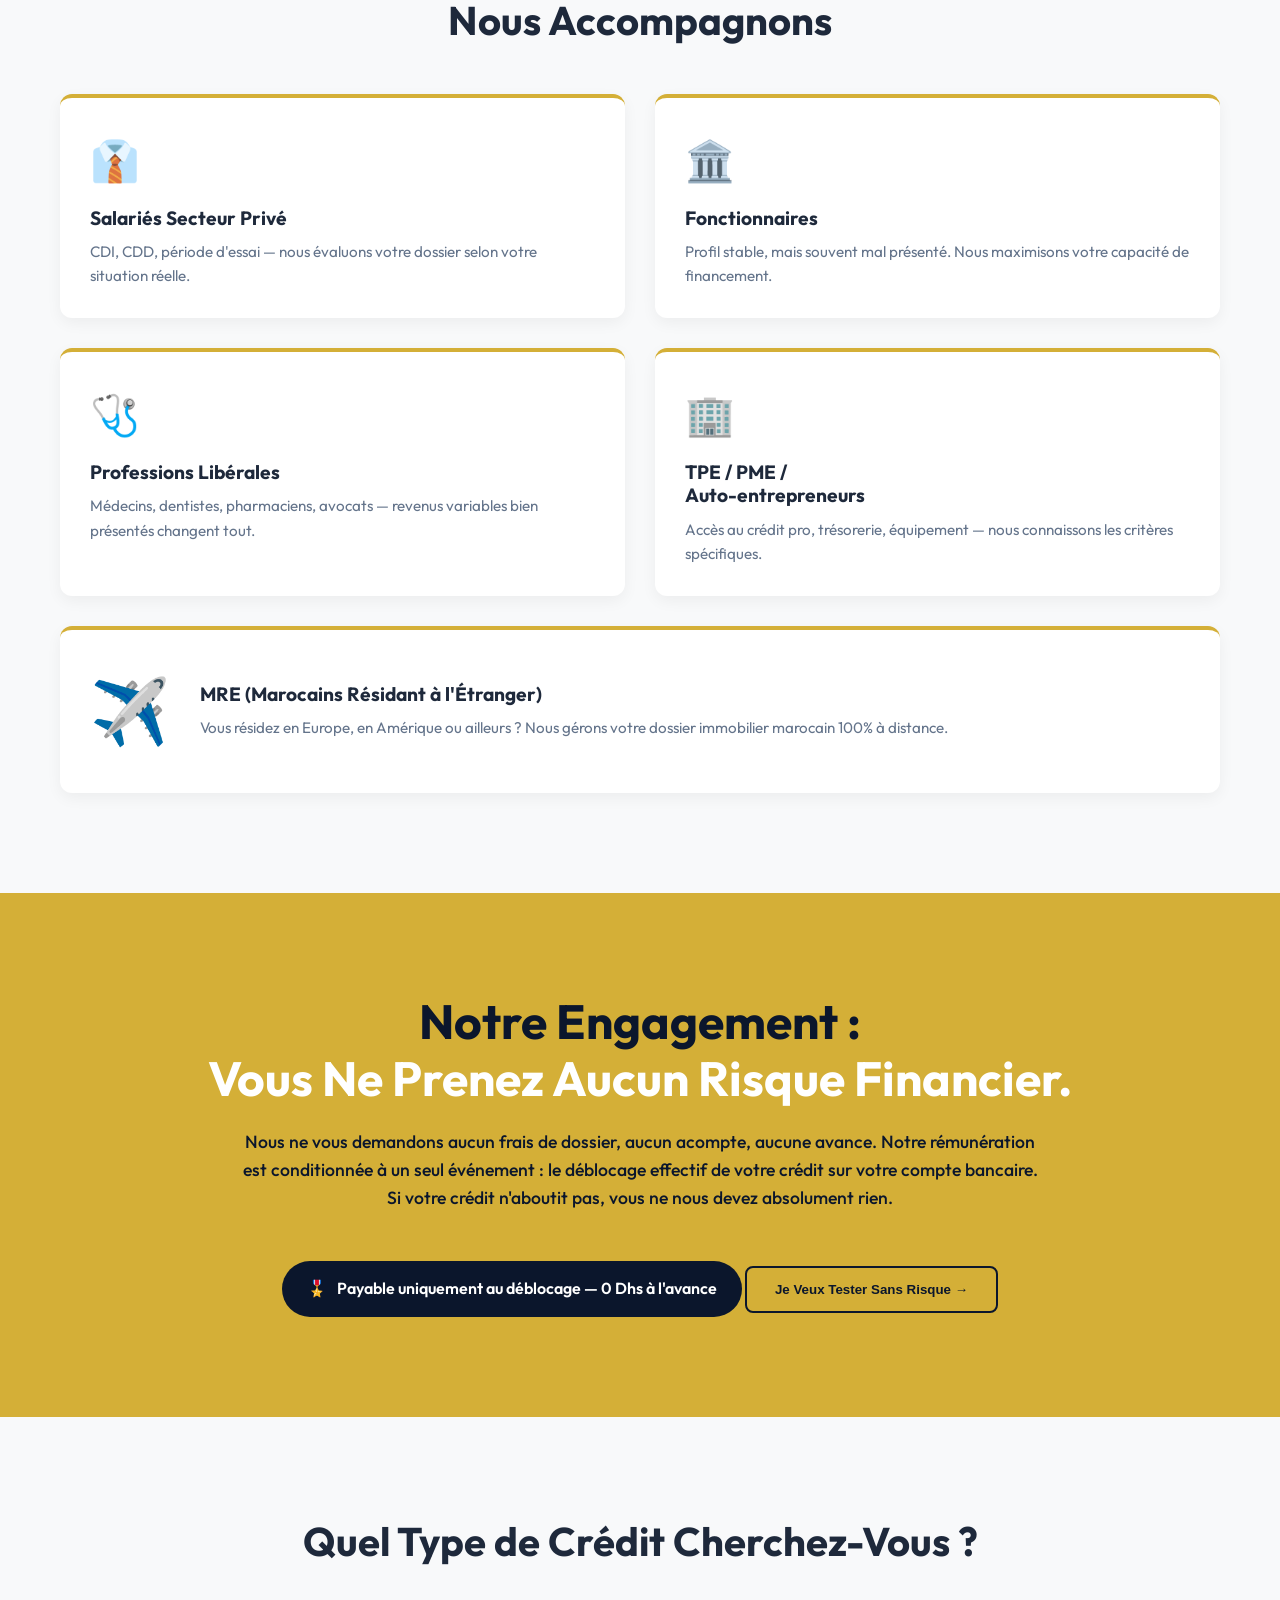
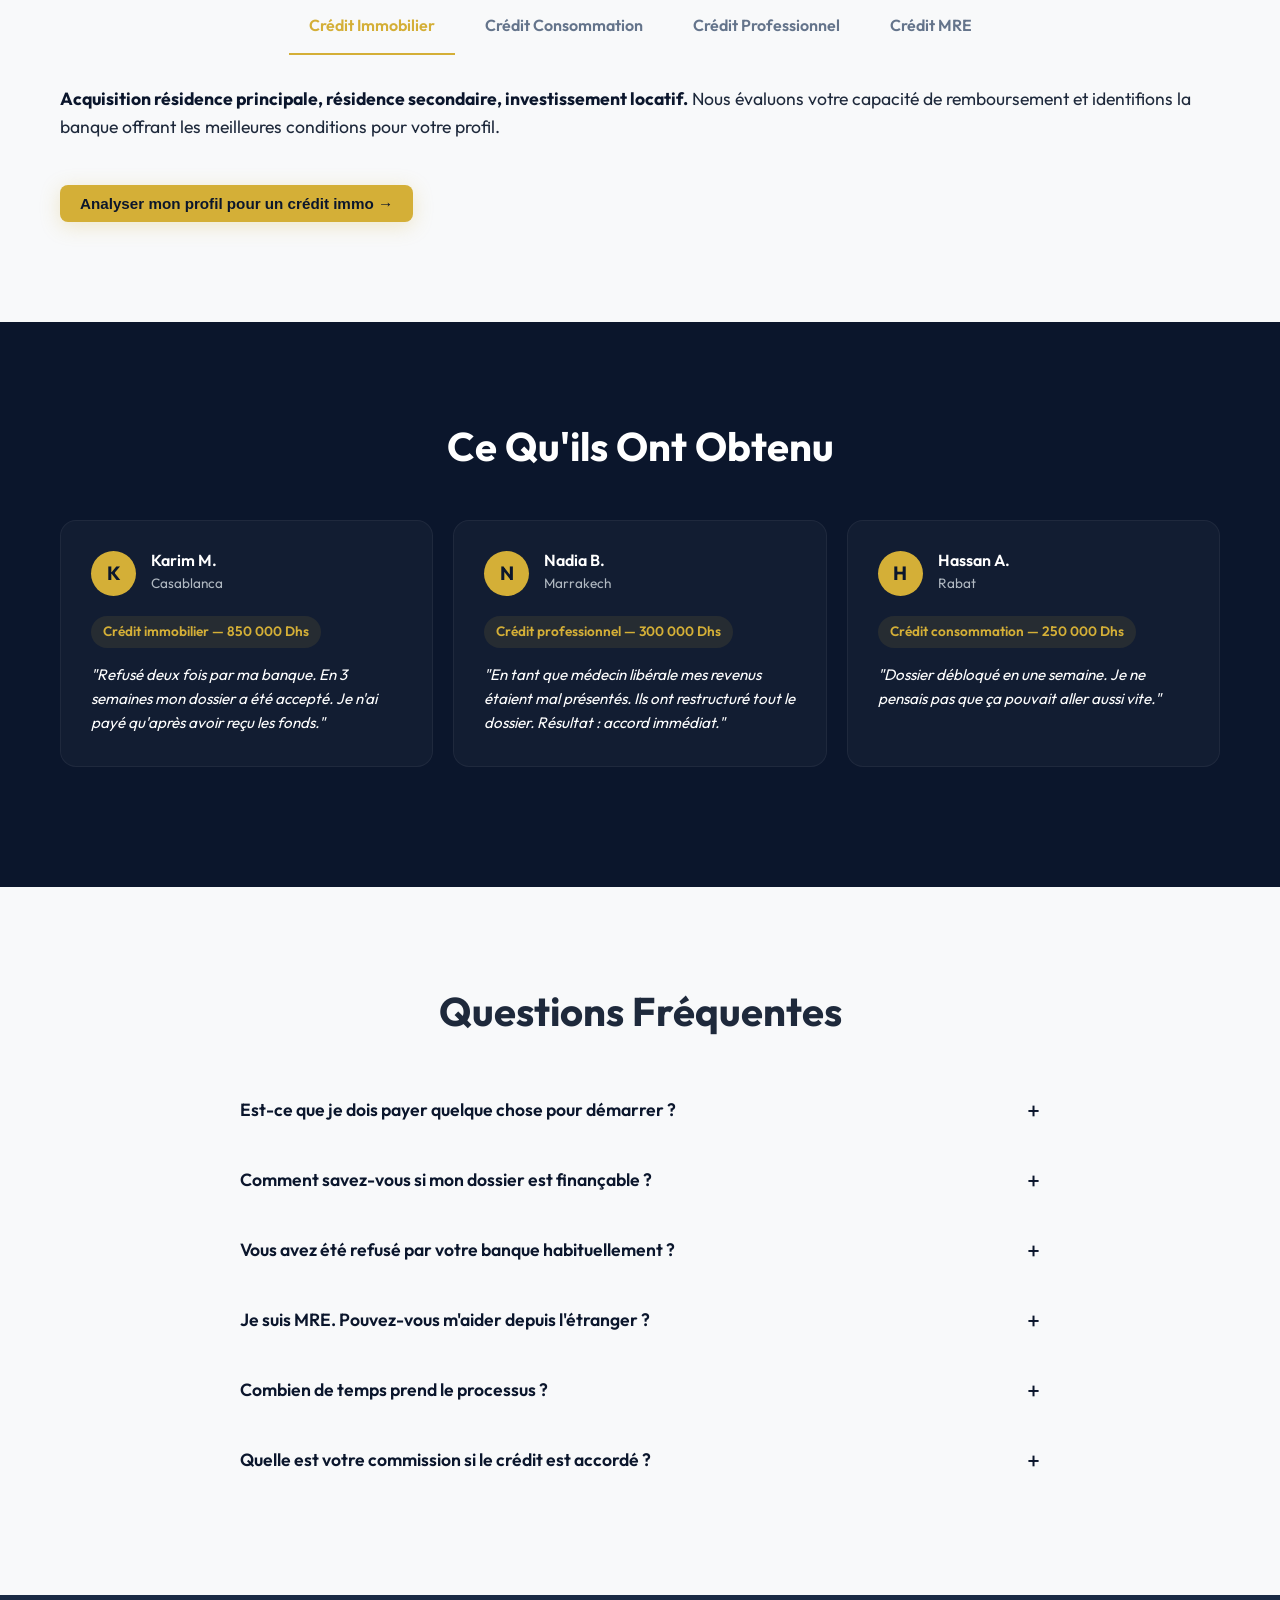
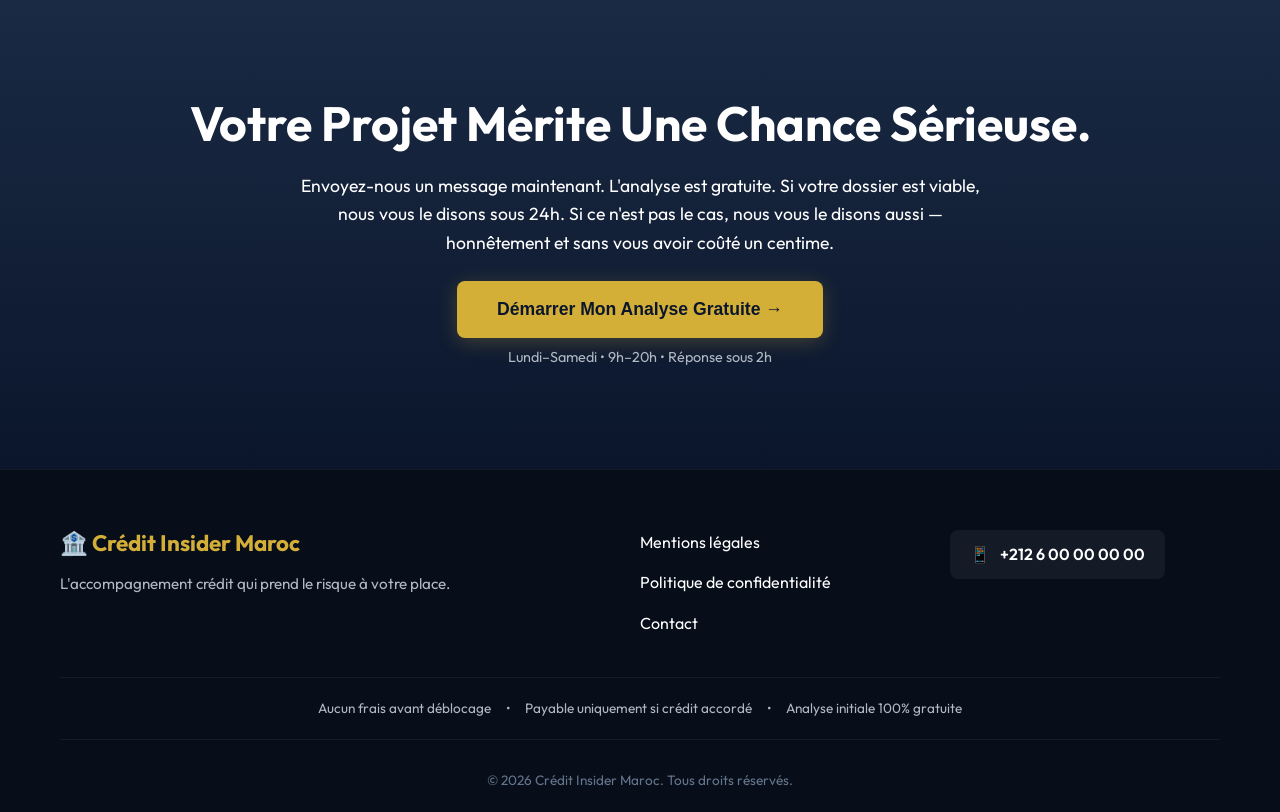
==== commit 785faae3: "Update Hassan testimonial: 250k Dhs credit conso, debloque en 1 semaine" ====
--- a/index.html
+++ b/index.html
@@ -429,12 +429,11 @@
             <div class="t-avatar">H</div>
             <div class="t-info">
               <h4>Hassan A.</h4>
-              <span class="t-city">MRE — France</span>
+              <span class="t-city">Rabat</span>
             </div>
           </div>
-          <div class="t-credit">Crédit immobilier Maroc — 1 200 000 Dhs</div>
-          <p class="t-quote">"100% géré à distance. Je n'ai pas eu besoin de rentrer au Maroc. Dossier débloqué en moins
-            d'un mois."</p>
+          <div class="t-credit">Crédit consommation — 250 000 Dhs</div>
+          <p class="t-quote">"Dossier débloqué en une semaine. Je ne pensais pas que ça pouvait aller aussi vite."</p>
         </div>
       </div>
     </div>
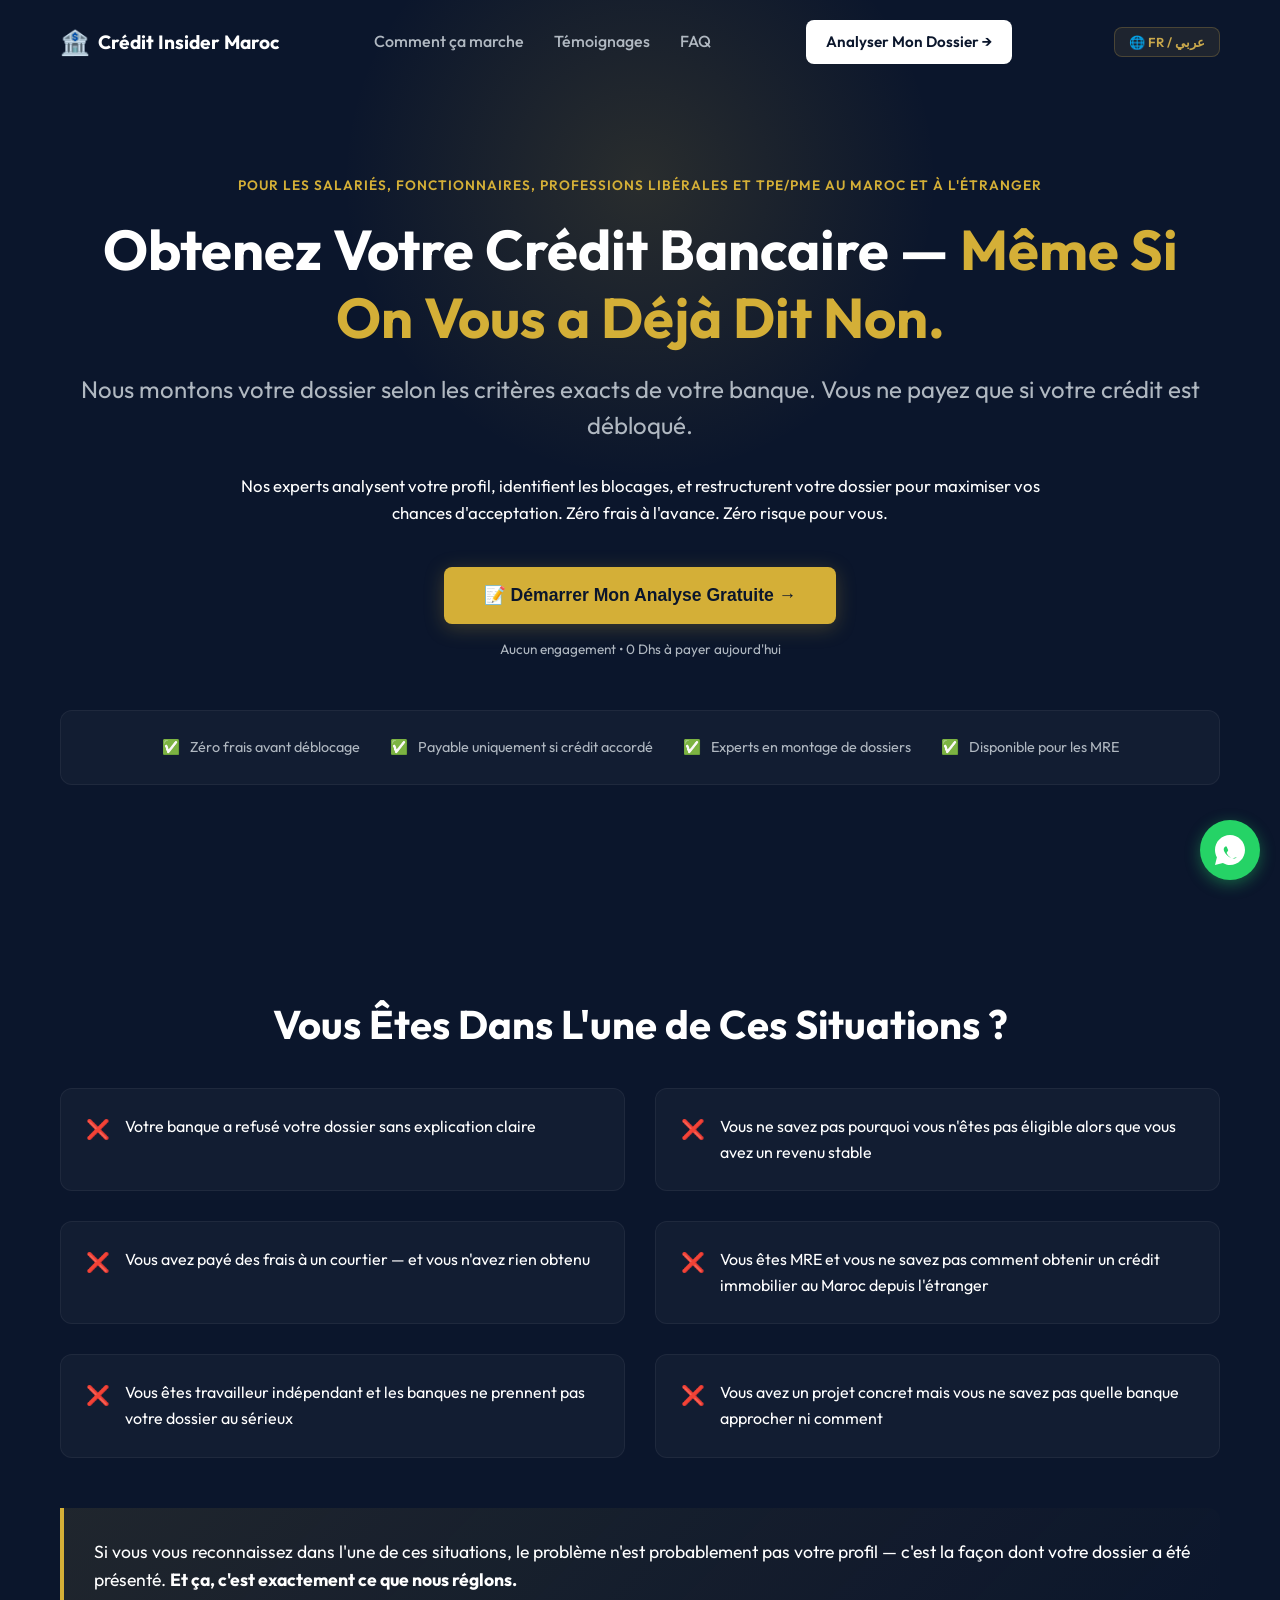
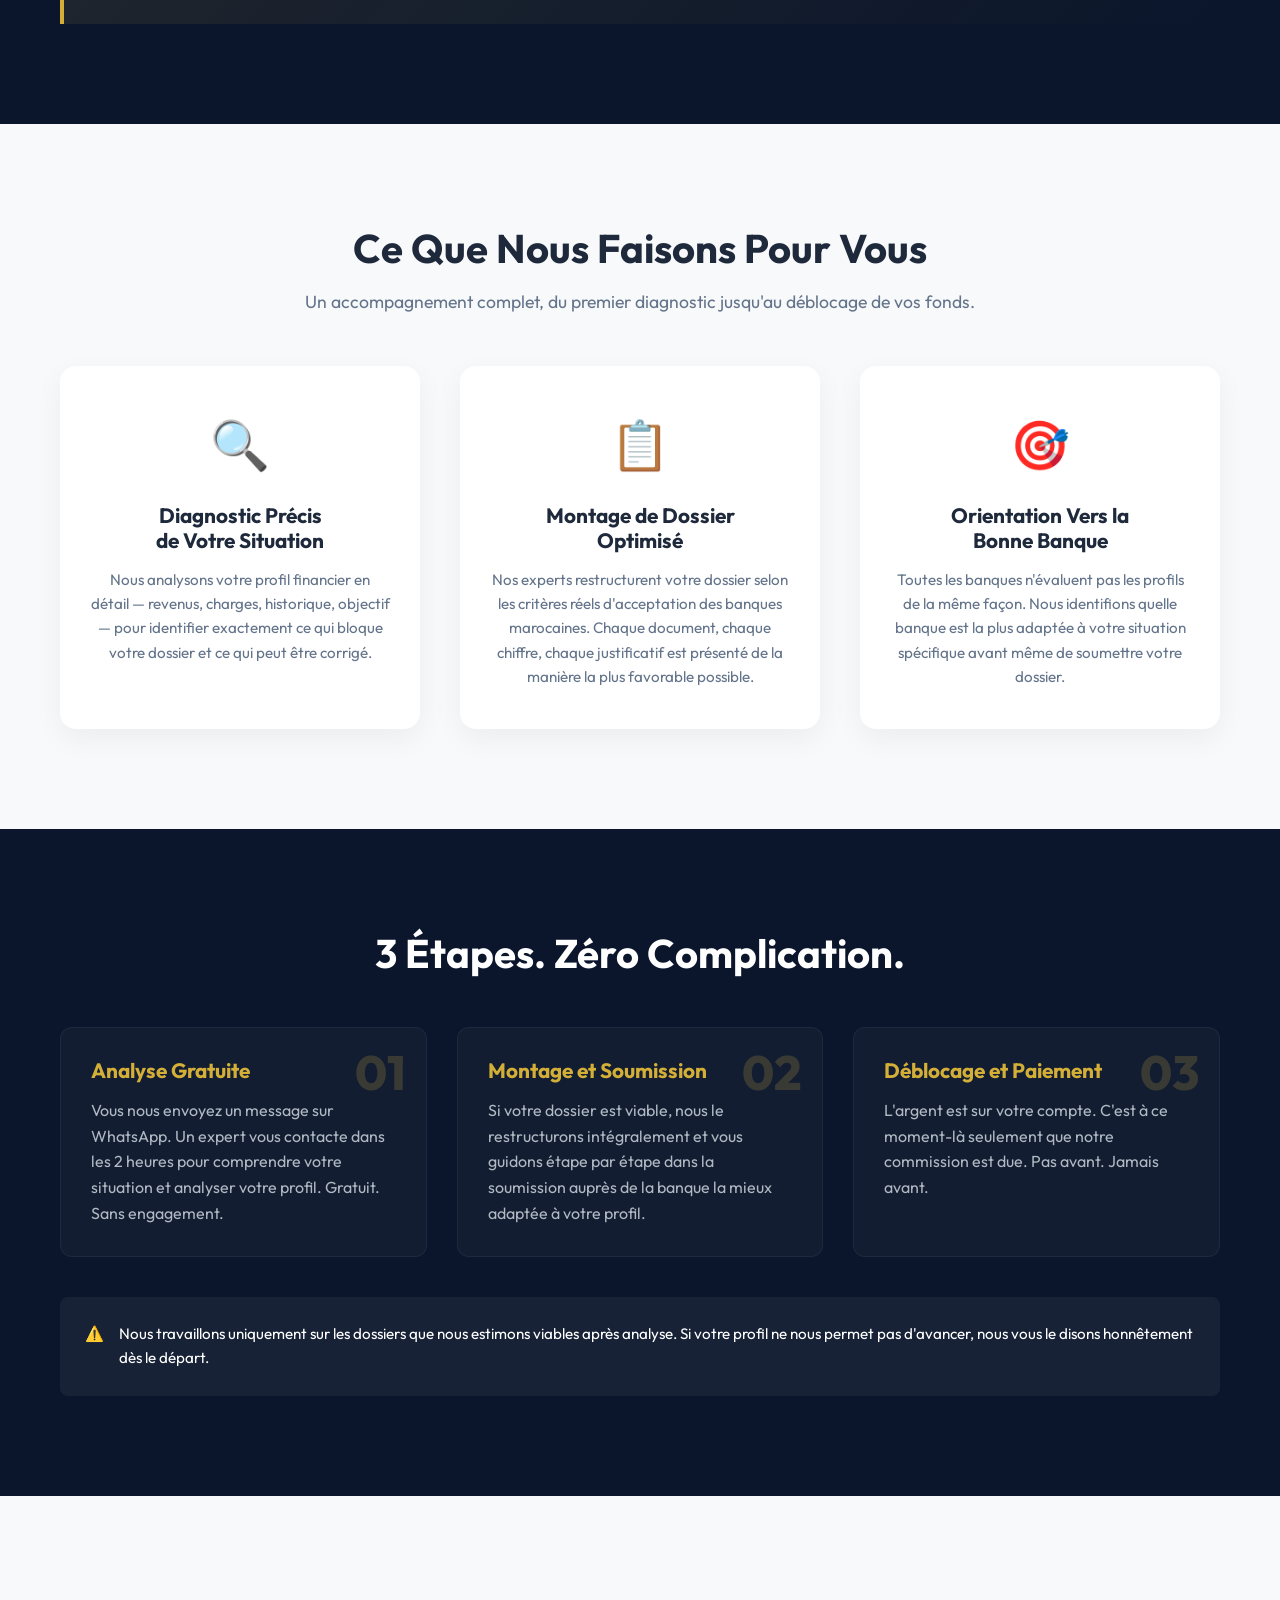
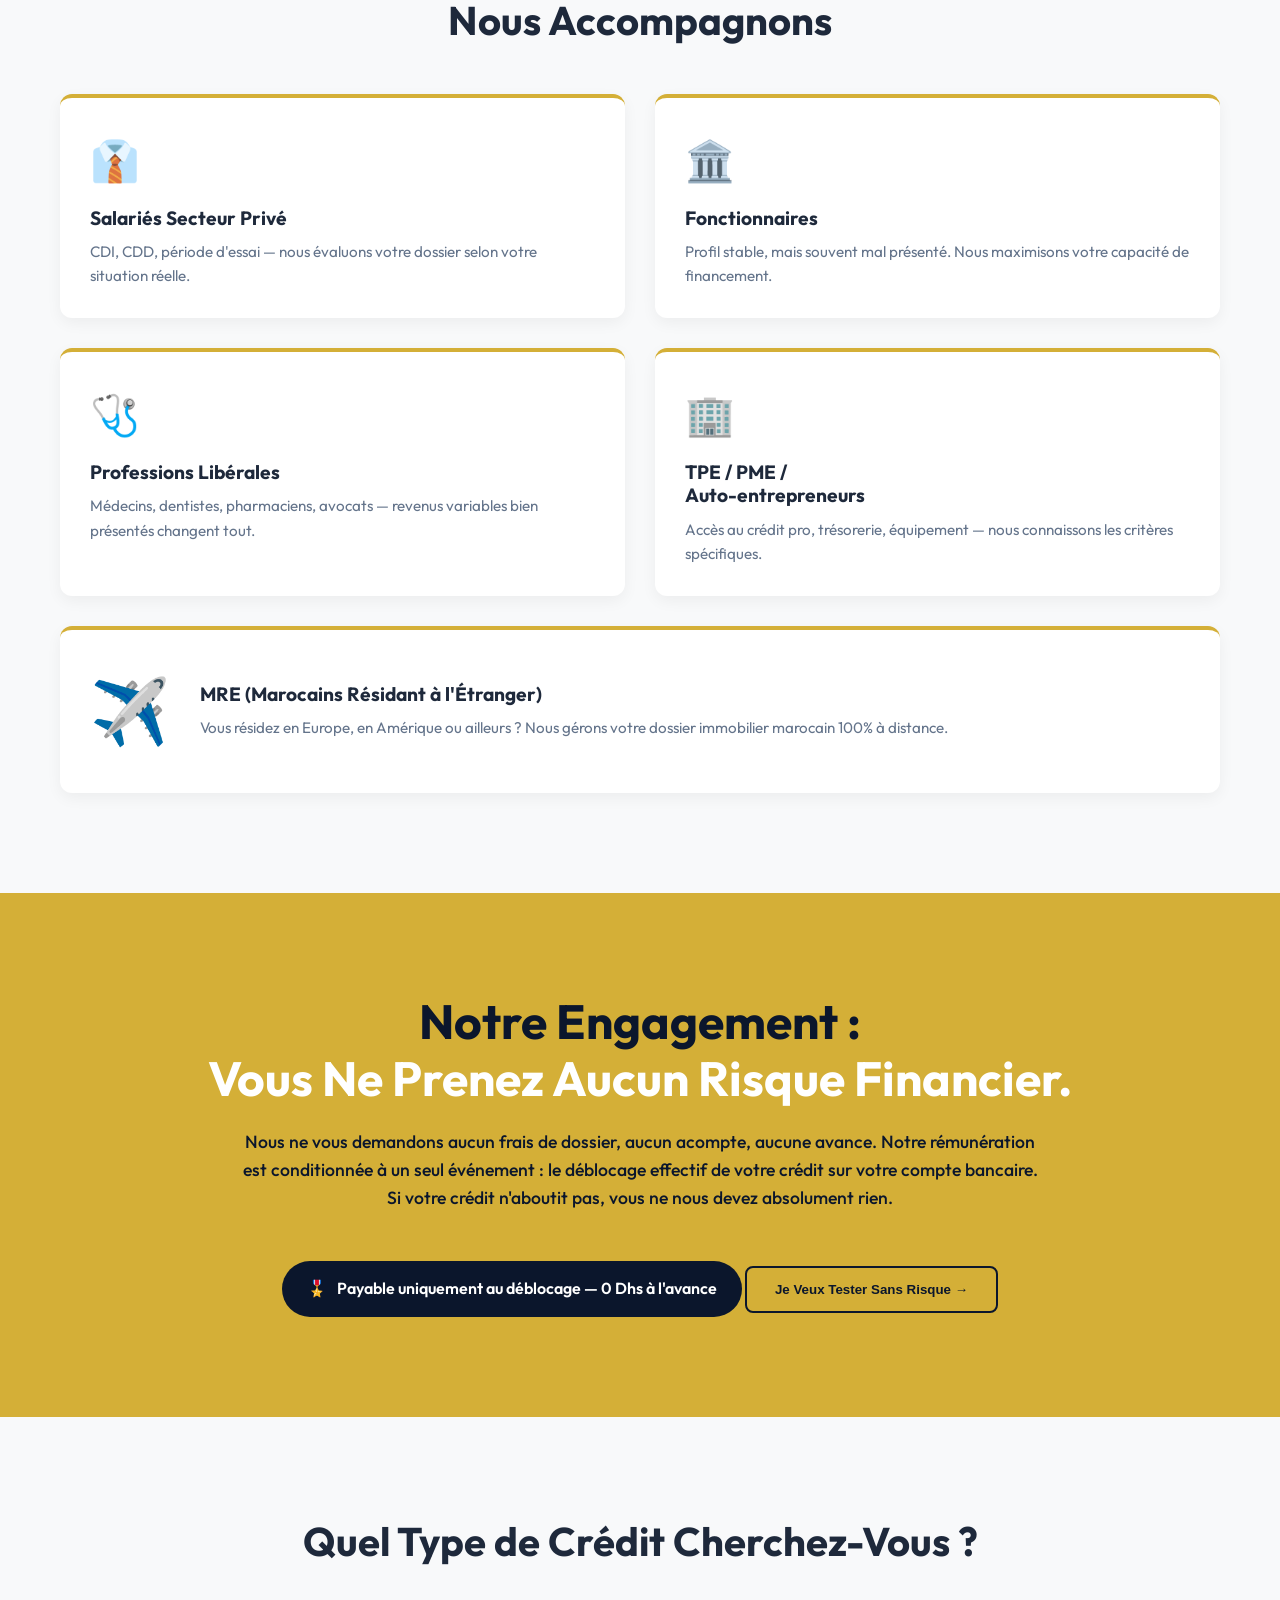
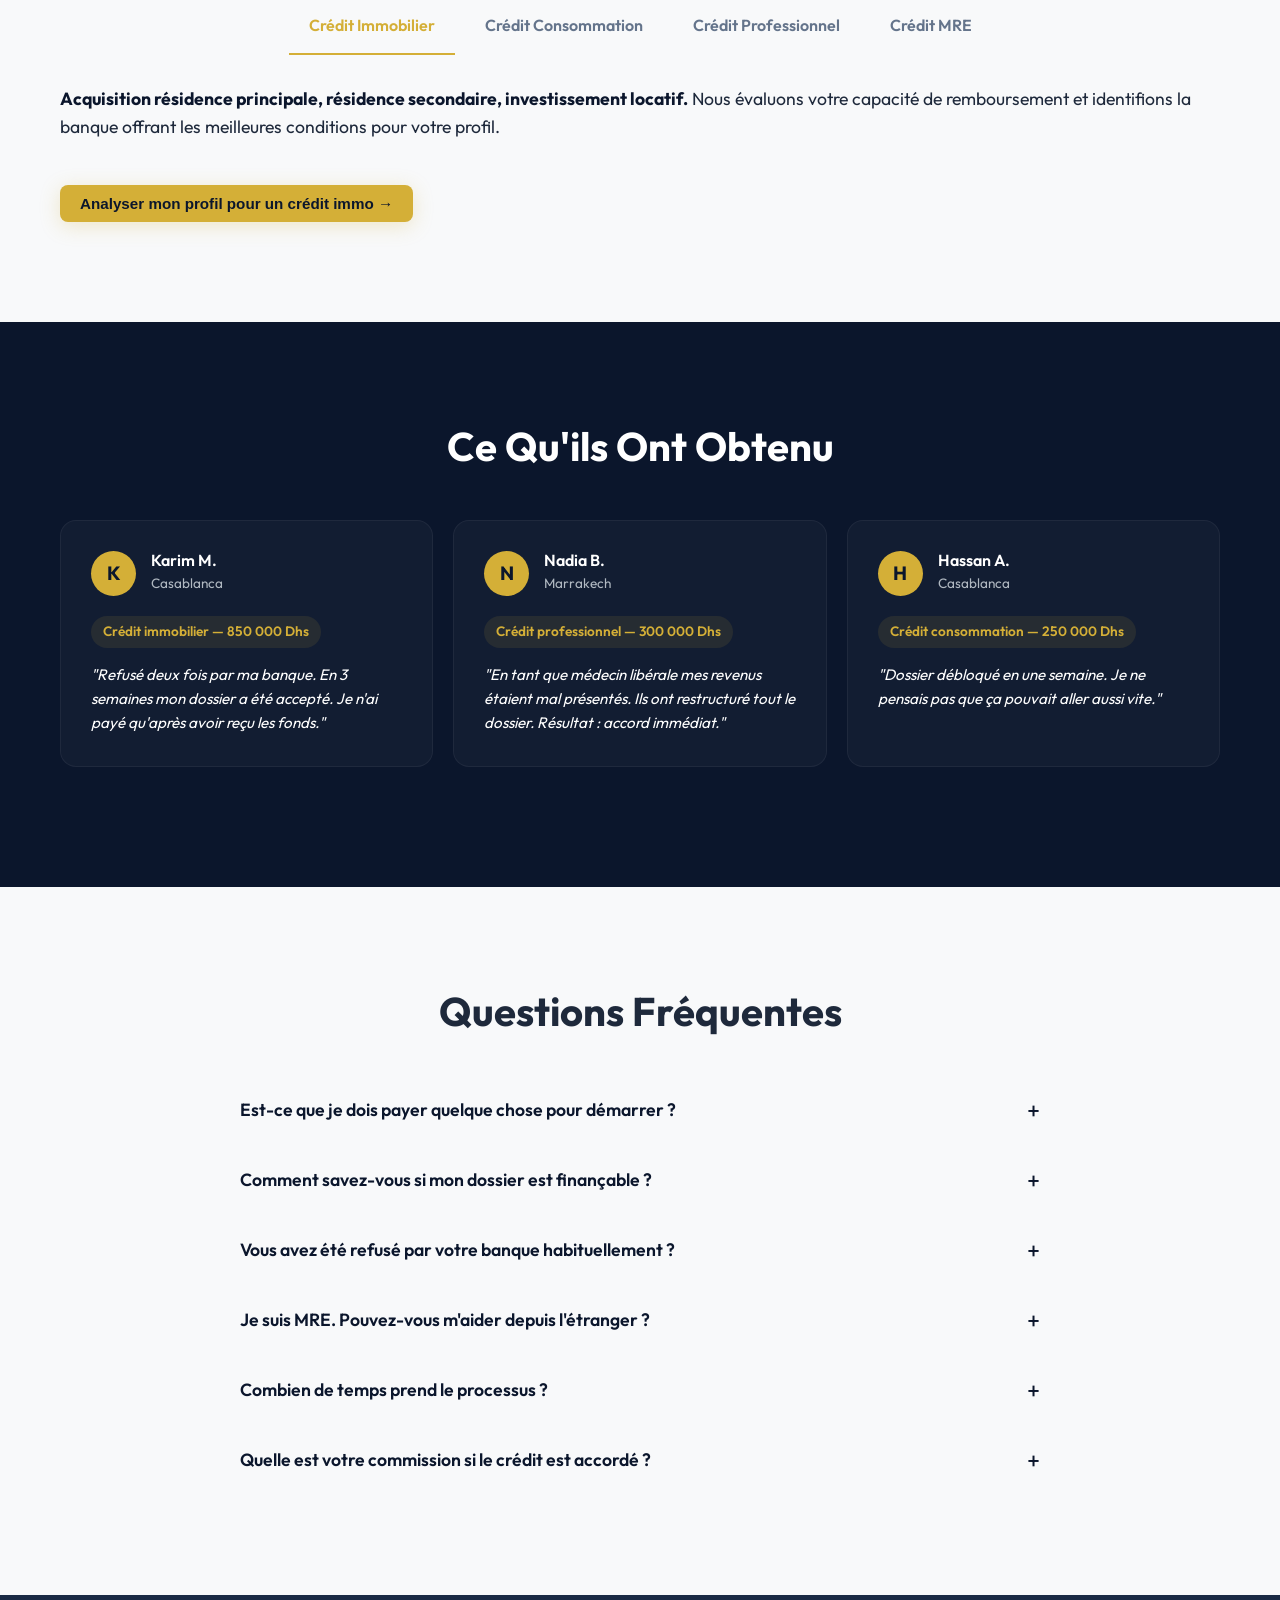
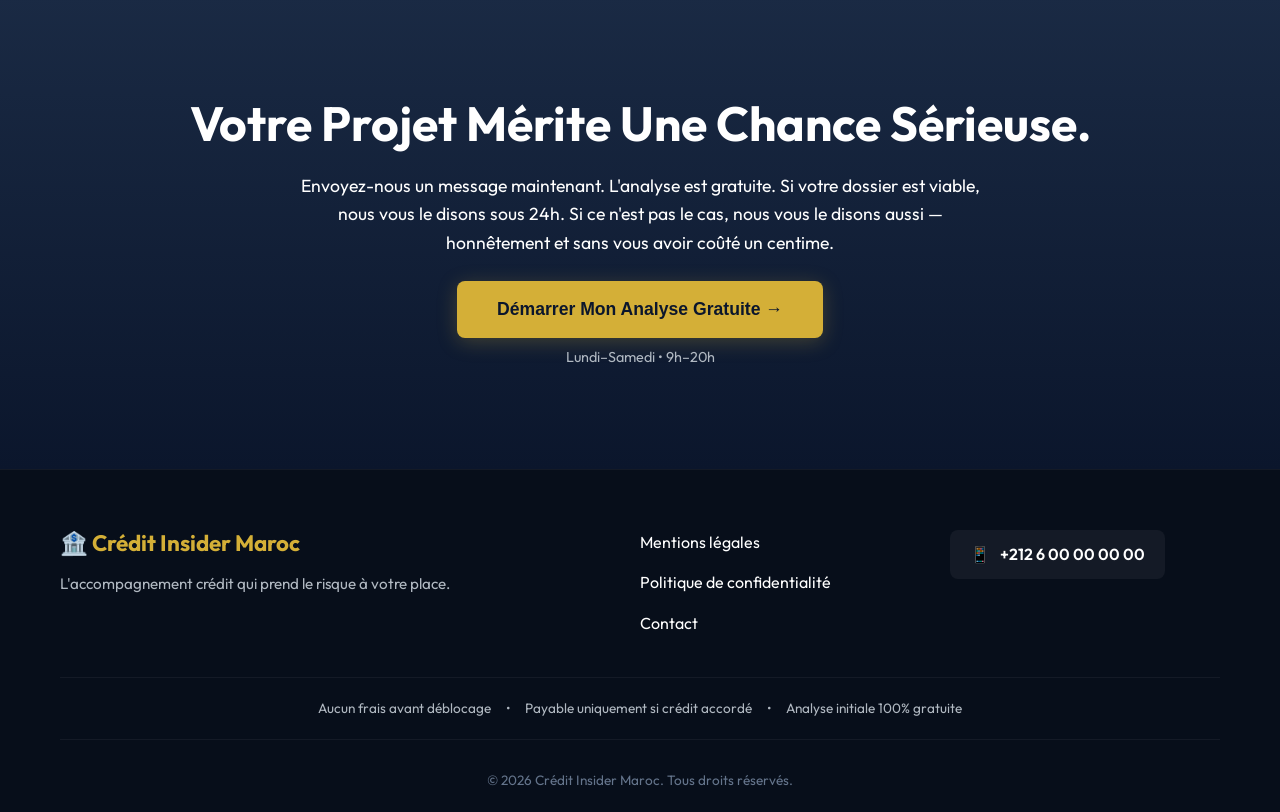
==== commit 8f515e59: "Hassan city to Casablanca, remove response time promises" ====
--- a/index.html
+++ b/index.html
@@ -175,7 +175,7 @@
         <button class="btn btn-large btn-gold cta-lang">
           📝 Démarrer Mon Analyse Gratuite &rarr;
         </button>
-        <p class="cta-subtext">Réponse en moins de 2h &bull; Aucun engagement &bull; 0 Dhs à payer aujourd'hui</p>
+        <p class="cta-subtext">Aucun engagement &bull; 0 Dhs à payer aujourd'hui</p>
       </div>
 
       <div class="trust-bar reveal" style="transition-delay: 0.5s">
@@ -429,7 +429,7 @@
             <div class="t-avatar">H</div>
             <div class="t-info">
               <h4>Hassan A.</h4>
-              <span class="t-city">Rabat</span>
+              <span class="t-city">Casablanca</span>
             </div>
           </div>
           <div class="t-credit">Crédit consommation — 250 000 Dhs</div>
@@ -521,7 +521,7 @@
 
       <button class="btn btn-large btn-gold mt-4 cta-lang">Démarrer Mon Analyse Gratuite
         &rarr;</button>
-      <p class="final-subtext mt-2">Lundi–Samedi • 9h–20h • Réponse sous 2h</p>
+      <p class="final-subtext mt-2">Lundi–Samedi • 9h–20h</p>
     </div>
   </section>
 
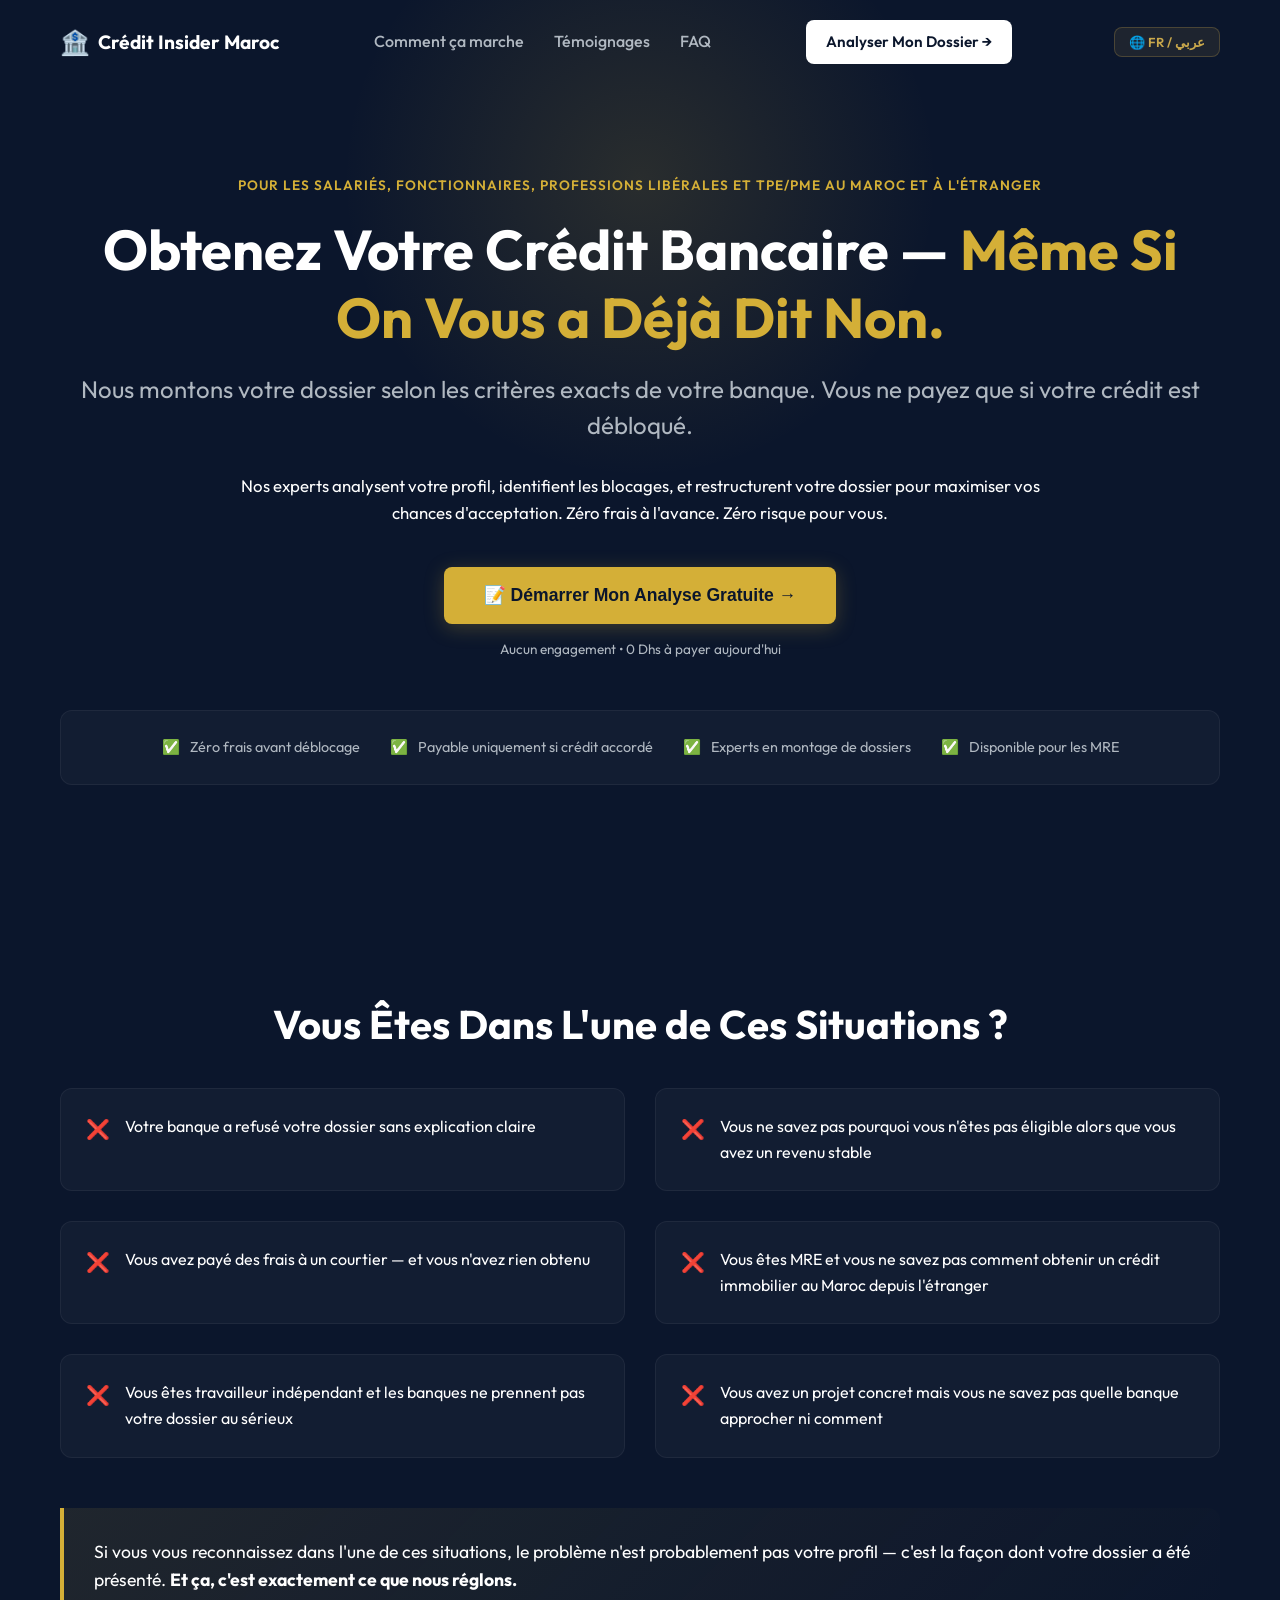
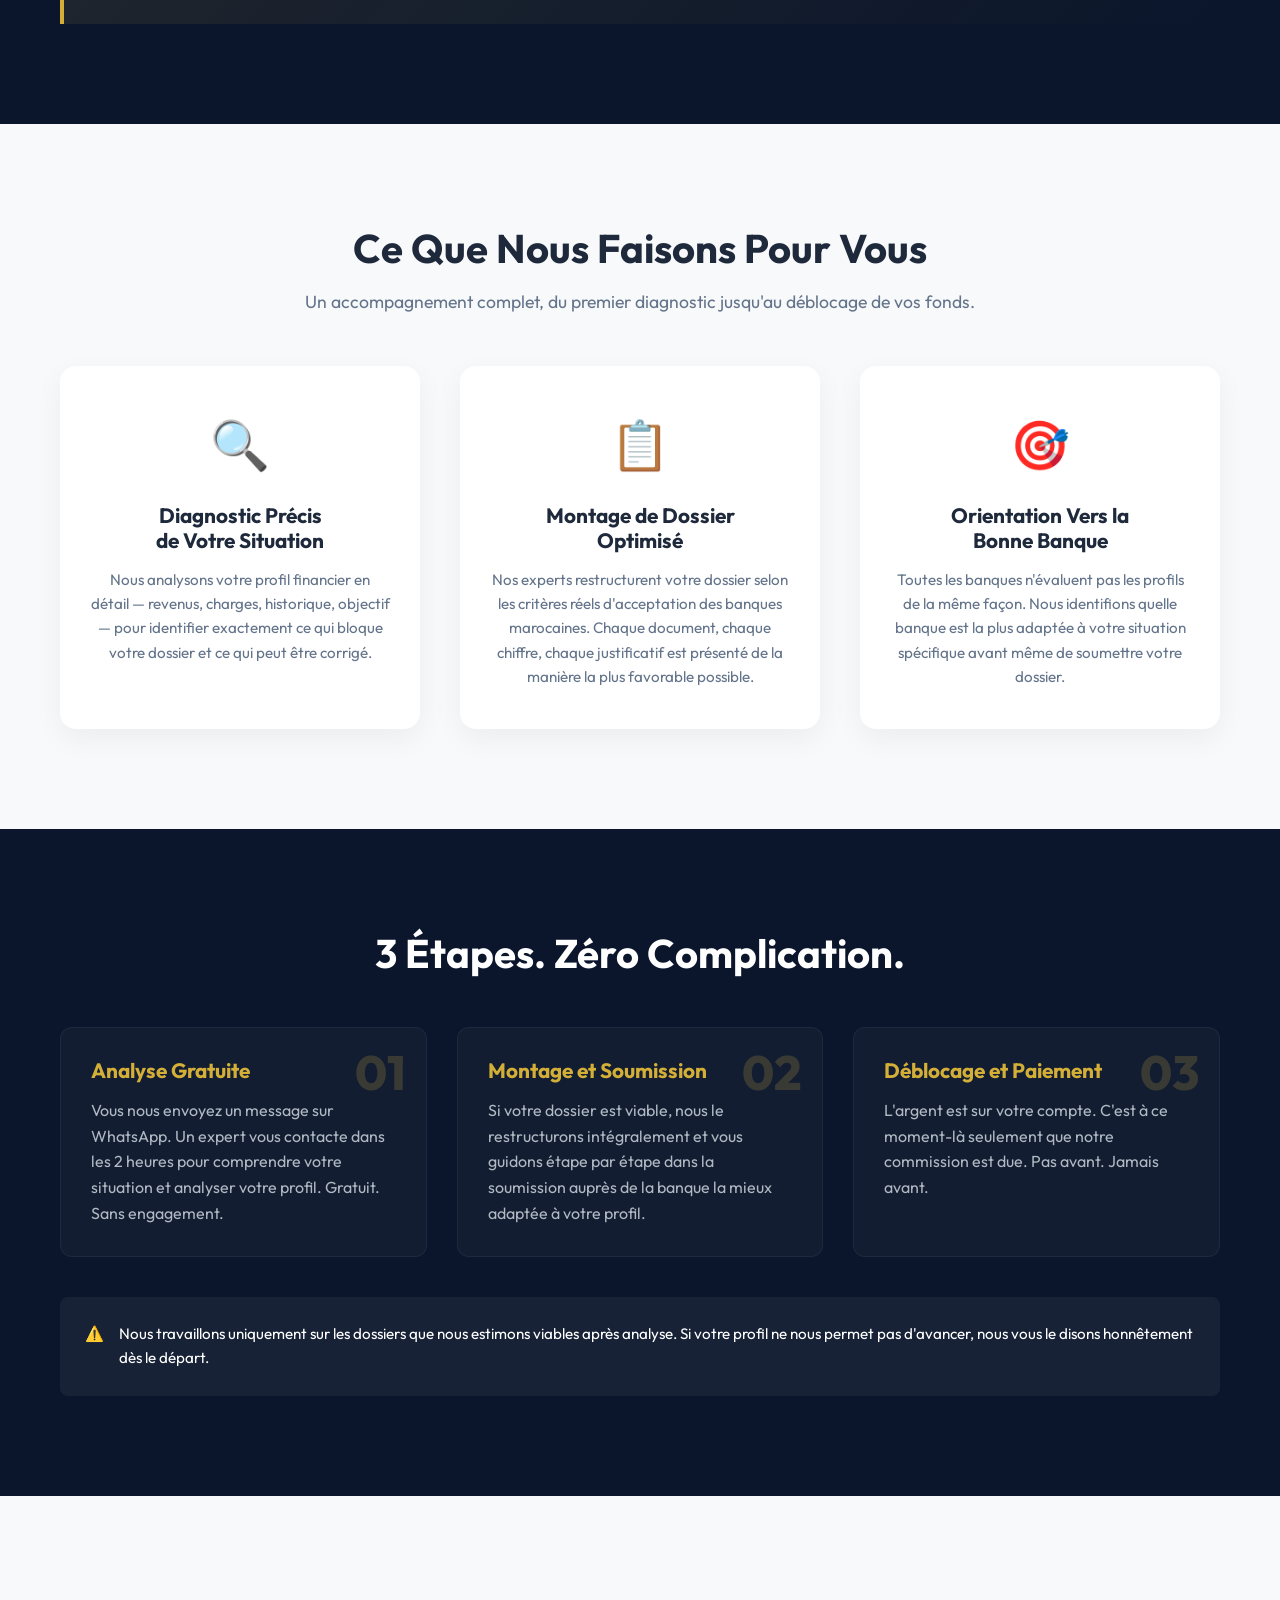
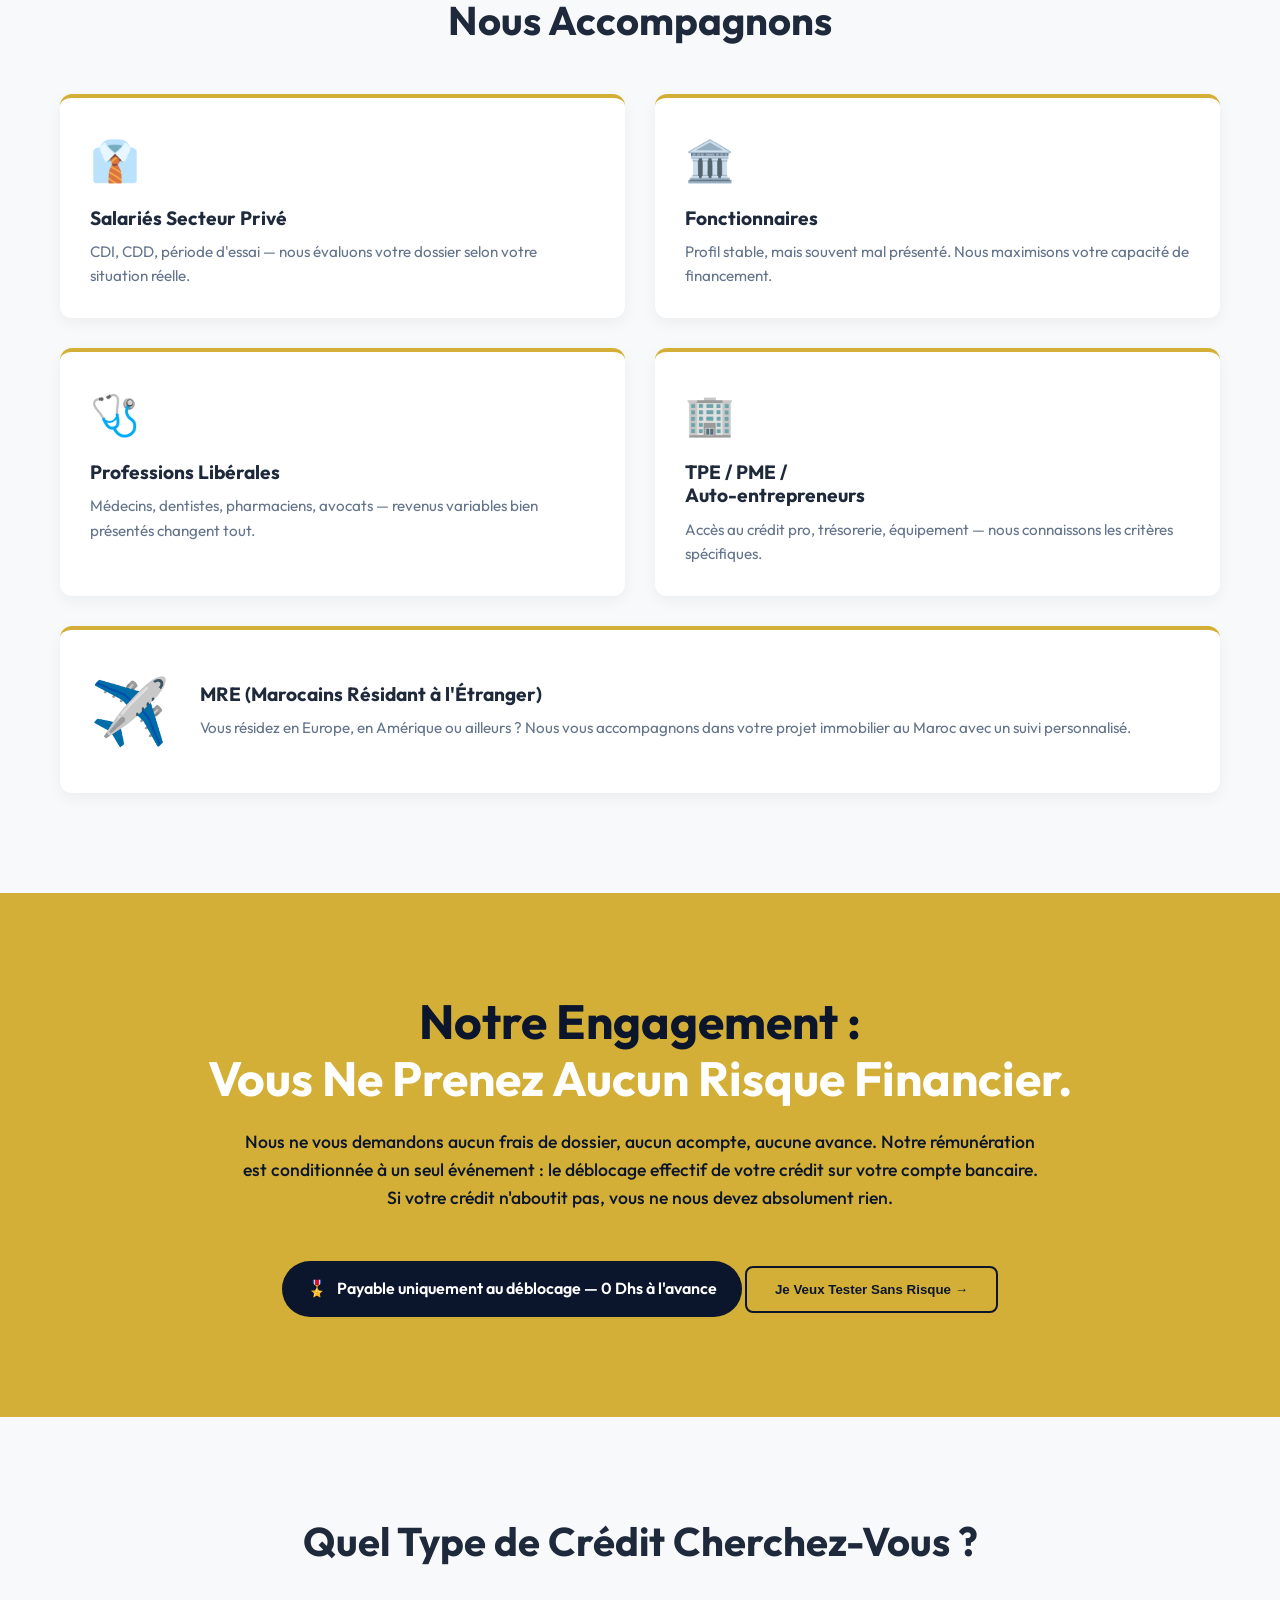
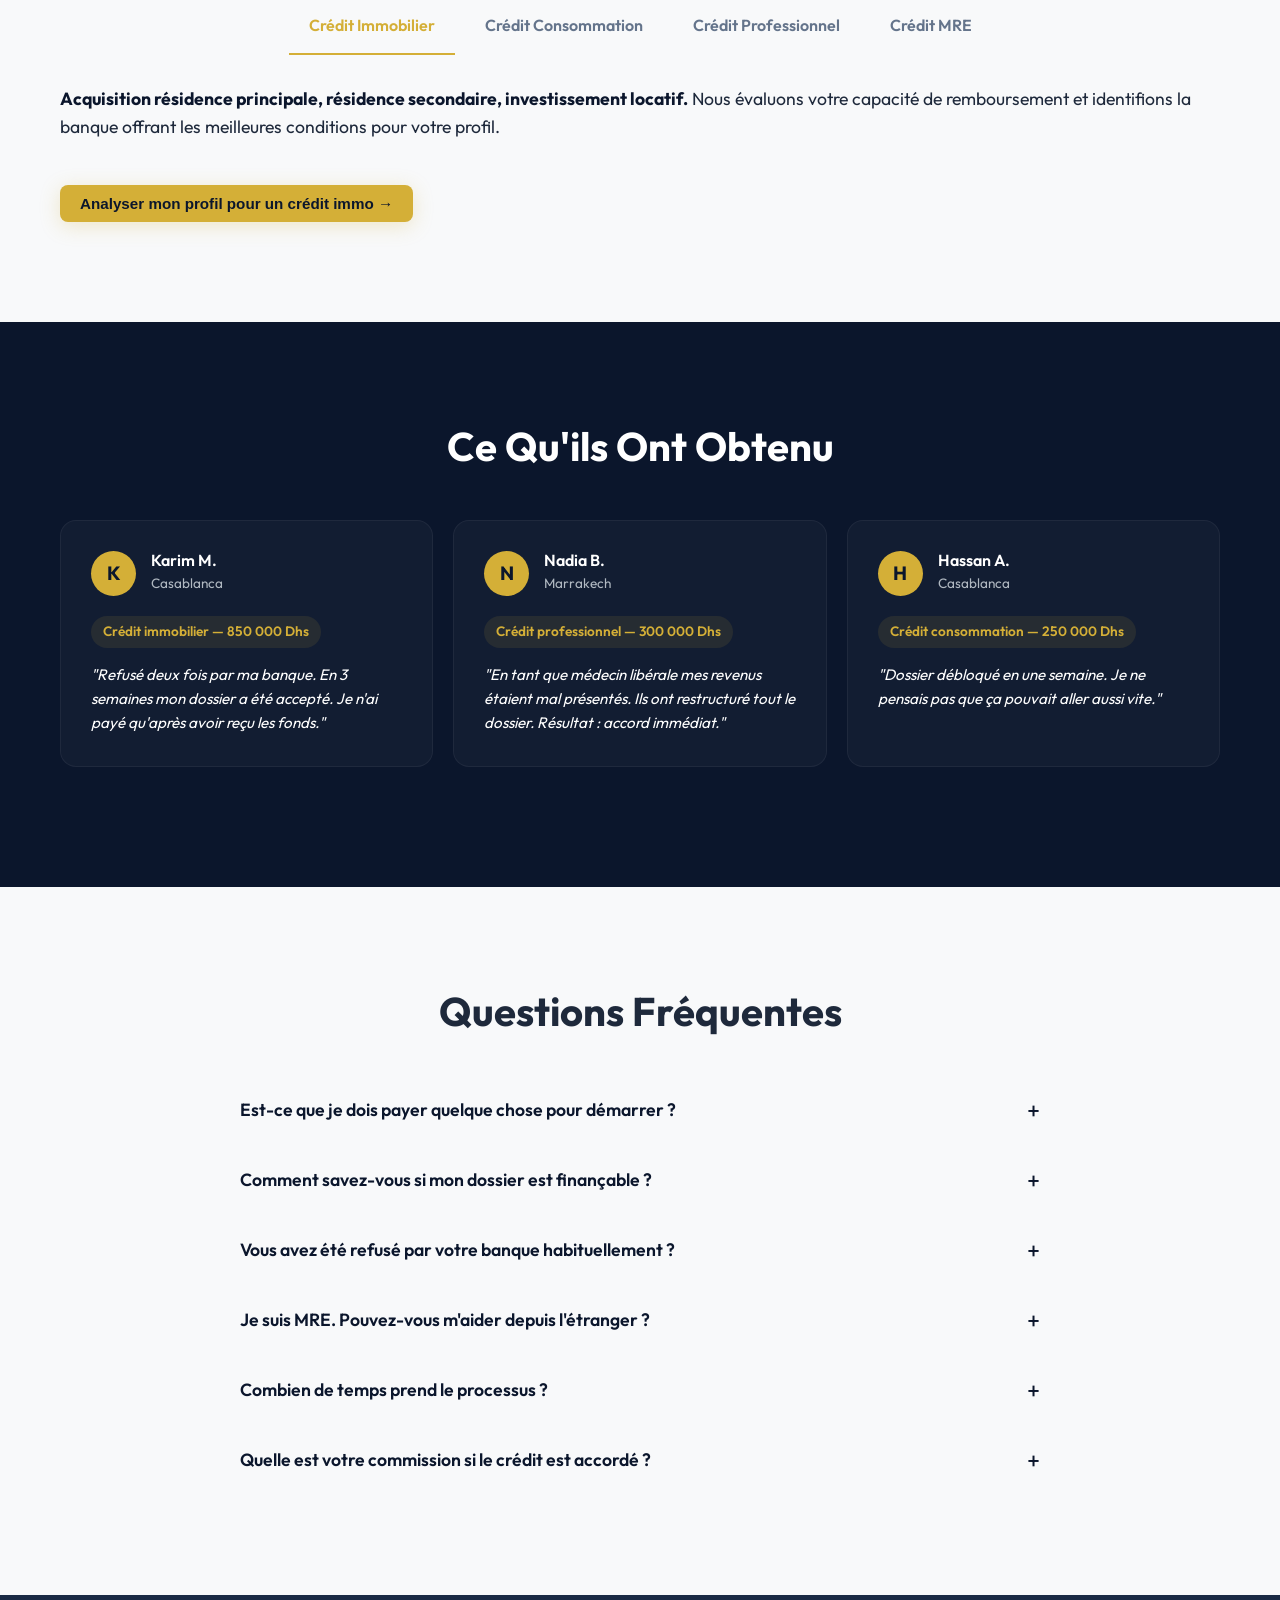
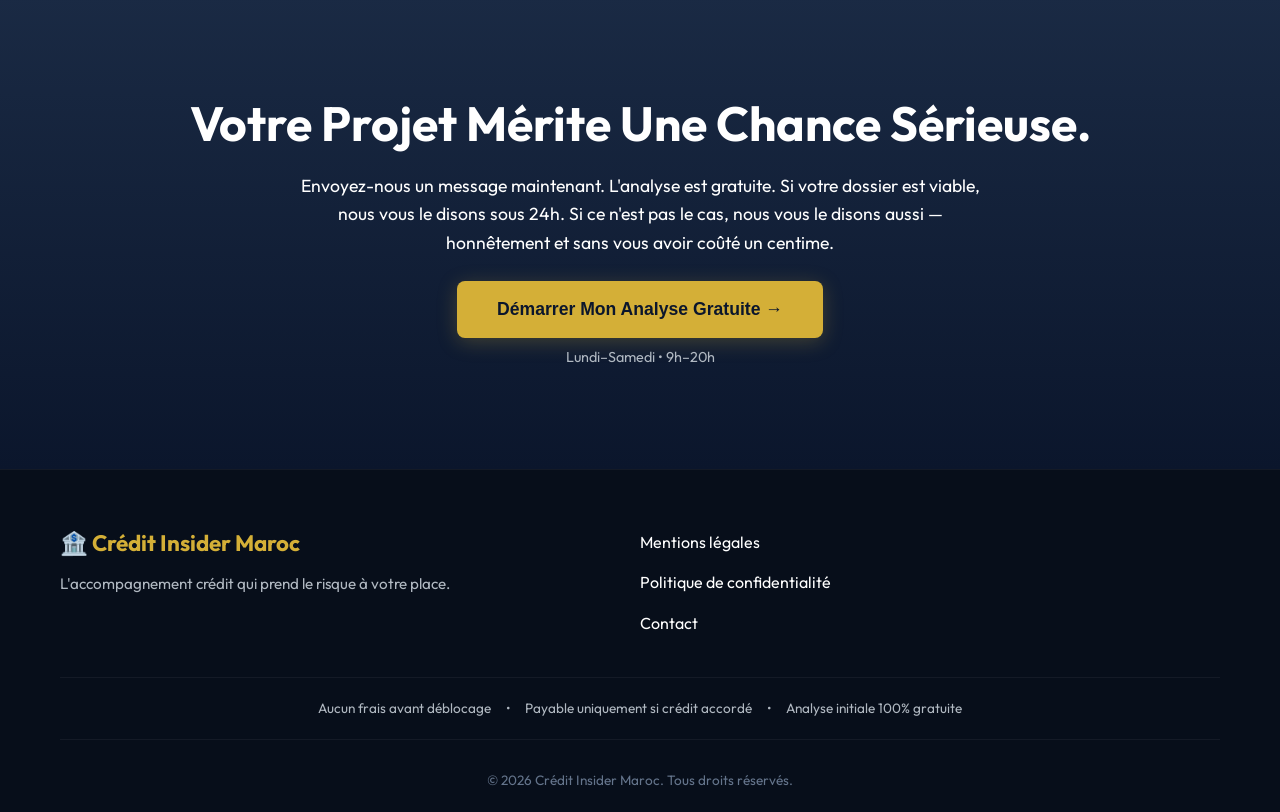
==== commit 43fee12b: "Update MRE text, remove WhatsApp refs, add Meta Pixel tracking" ====
--- a/index.html
+++ b/index.html
@@ -12,6 +12,23 @@
   <link href="https://fonts.googleapis.com/css2?family=Outfit:wght@300;400;500;600;700;800&display=swap"
     rel="stylesheet">
   <link rel="stylesheet" href="style.css">
+  <!-- Meta Pixel Code -->
+  <script>
+  !function(f,b,e,v,n,t,s)
+  {if(f.fbq)return;n=f.fbq=function(){n.callMethod?
+  n.callMethod.apply(n,arguments):n.queue.push(arguments)};
+  if(!f._fbq)f._fbq=n;n.push=n;n.loaded=!0;n.version='2.0';
+  n.queue=[];t=b.createElement(e);t.async=!0;
+  t.src=v;s=b.getElementsByTagName(e)[0];
+  s.parentNode.insertBefore(t,s)}(window, document,'script',
+  'https://connect.facebook.net/en_US/fbevents.js');
+  fbq('init', '1224836586466703');
+  fbq('track', 'PageView');
+  </script>
+  <noscript><img height="1" width="1" style="display:none"
+  src="https://www.facebook.com/tr?id=1224836586466703&ev=PageView&noscript=1"
+  /></noscript>
+  <!-- End Meta Pixel Code -->
   <style>
     /* Language Modal */
     .lang-modal-overlay {
@@ -325,8 +342,7 @@
           <div class="profile-icon">✈️</div>
           <div>
             <h3 class="text-dark">MRE (Marocains Résidant à l'Étranger)</h3>
-            <p>Vous résidez en Europe, en Amérique ou ailleurs ? Nous gérons votre dossier immobilier marocain 100% à
-              distance.</p>
+            <p>Vous résidez en Europe, en Amérique ou ailleurs ? Nous vous accompagnons dans votre projet immobilier au Maroc avec un suivi personnalisé.</p>
           </div>
         </div>
       </div>
@@ -384,8 +400,7 @@
               crédit pro &rarr;</button>
           </div>
           <div class="tab-content" id="tab-mre">
-            <p><strong>Immobilier au Maroc depuis l'étranger.</strong> Tout est géré à distance. Vous n'avez pas besoin
-              de vous déplacer au Maroc pour obtenir votre financement.</p>
+            <p><strong>Immobilier au Maroc depuis l'étranger.</strong> Nous préparons et optimisons votre dossier pour maximiser vos chances d'obtenir votre financement immobilier au Maroc.</p>
             <button class="btn btn-sm btn-gold mt-4 cta-lang">Analyser
               mon profil MRE &rarr;</button>
           </div>
@@ -538,11 +553,7 @@
           <a href="#">Politique de confidentialité</a>
           <a href="#" class="cta-lang">Contact</a>
         </div>
-        <div class="footer-contact">
-          <a href="https://wa.me/212600000000?text=Bonjour!" class="footer-wa-btn" target="_blank">
-            <span class="wa-icon">📱</span> +212 6 00 00 00 00
-          </a>
-        </div>
+
       </div>
 
       <div class="footer-strip">
@@ -559,14 +570,7 @@
     </div>
   </footer>
 
-  <!-- Floating WhatsApp Button -->
-  <a href="https://wa.me/212600000000?text=Bonjour%2C%20je%20voudrais%20analyser%20mon%20dossier%20de%20cr%C3%A9dit%20gratuitement."
-    class="floating-wa" target="_blank" aria-label="Contactez-nous sur WhatsApp">
-    <svg viewBox="0 0 24 24" fill="white" width="30" height="30">
-      <path
-        d="M12 0C5.373 0 0 5.373 0 12c0 2.123.553 4.116 1.536 5.854L0 24l6.302-1.644C7.994 23.344 9.944 24 12 24c6.627 0 12-5.373 12-12S18.627 0 12 0zm5.4 17.5c-.24.68-1.39 1.25-1.92 1.32-.48.06-1.11.1-3.21-.77-2.52-1.04-4.14-3.64-4.26-3.8-.12-.16-1.02-1.35-1.02-2.58 0-1.23.64-1.84.87-2.08.22-.24.48-.3.64-.3h.46c.16 0 .38-.06.6.48.24.56.8 1.96.88 2.12.08.16.14.34.02.58-.12.24-.18.38-.36.6-.18.22-.38.48-.54.66-.18.2-.38.42-.16.8 1.44 2.5 2.14 2.84 2.76 3.12.5.22.8.2.1.06-.06.74-.32 1.22-.64 1.34-1.26-.06-1.42 0-1.6 0-.2-.2-.5 1.14-.6 1.34z" />
-    </svg>
-  </a>
+
 
   <!-- Language Selector Modal -->
   <div class="lang-modal-overlay" id="langModal">
@@ -575,12 +579,12 @@
       <h3>Choisissez votre langue</h3>
       <p>اختار اللغة ديالك</p>
       <div class="lang-buttons">
-        <a href="/fr" class="lang-btn">
+        <a href="/fr" class="lang-btn" onclick="if(typeof fbq==='function') fbq('track', 'Lead', {language: 'fr'});">
           <span class="lang-flag">🇫🇷</span>
           <span class="lang-name">Français</span>
           <span class="lang-sub">Continuer en français</span>
         </a>
-        <a href="/ar" class="lang-btn">
+        <a href="/ar" class="lang-btn" onclick="if(typeof fbq==='function') fbq('track', 'Lead', {language: 'ar'});">
           <span class="lang-flag">🇲🇦</span>
           <span class="lang-name">العربية</span>
           <span class="lang-sub">كمّل بالعربية</span>
@@ -600,6 +604,8 @@
           e.preventDefault();
           e.stopPropagation();
           modal.classList.add('active');
+          // Meta Pixel: track CTA click
+          if(typeof fbq==='function') fbq('track', 'Contact');
         });
       });
       // Close modal
